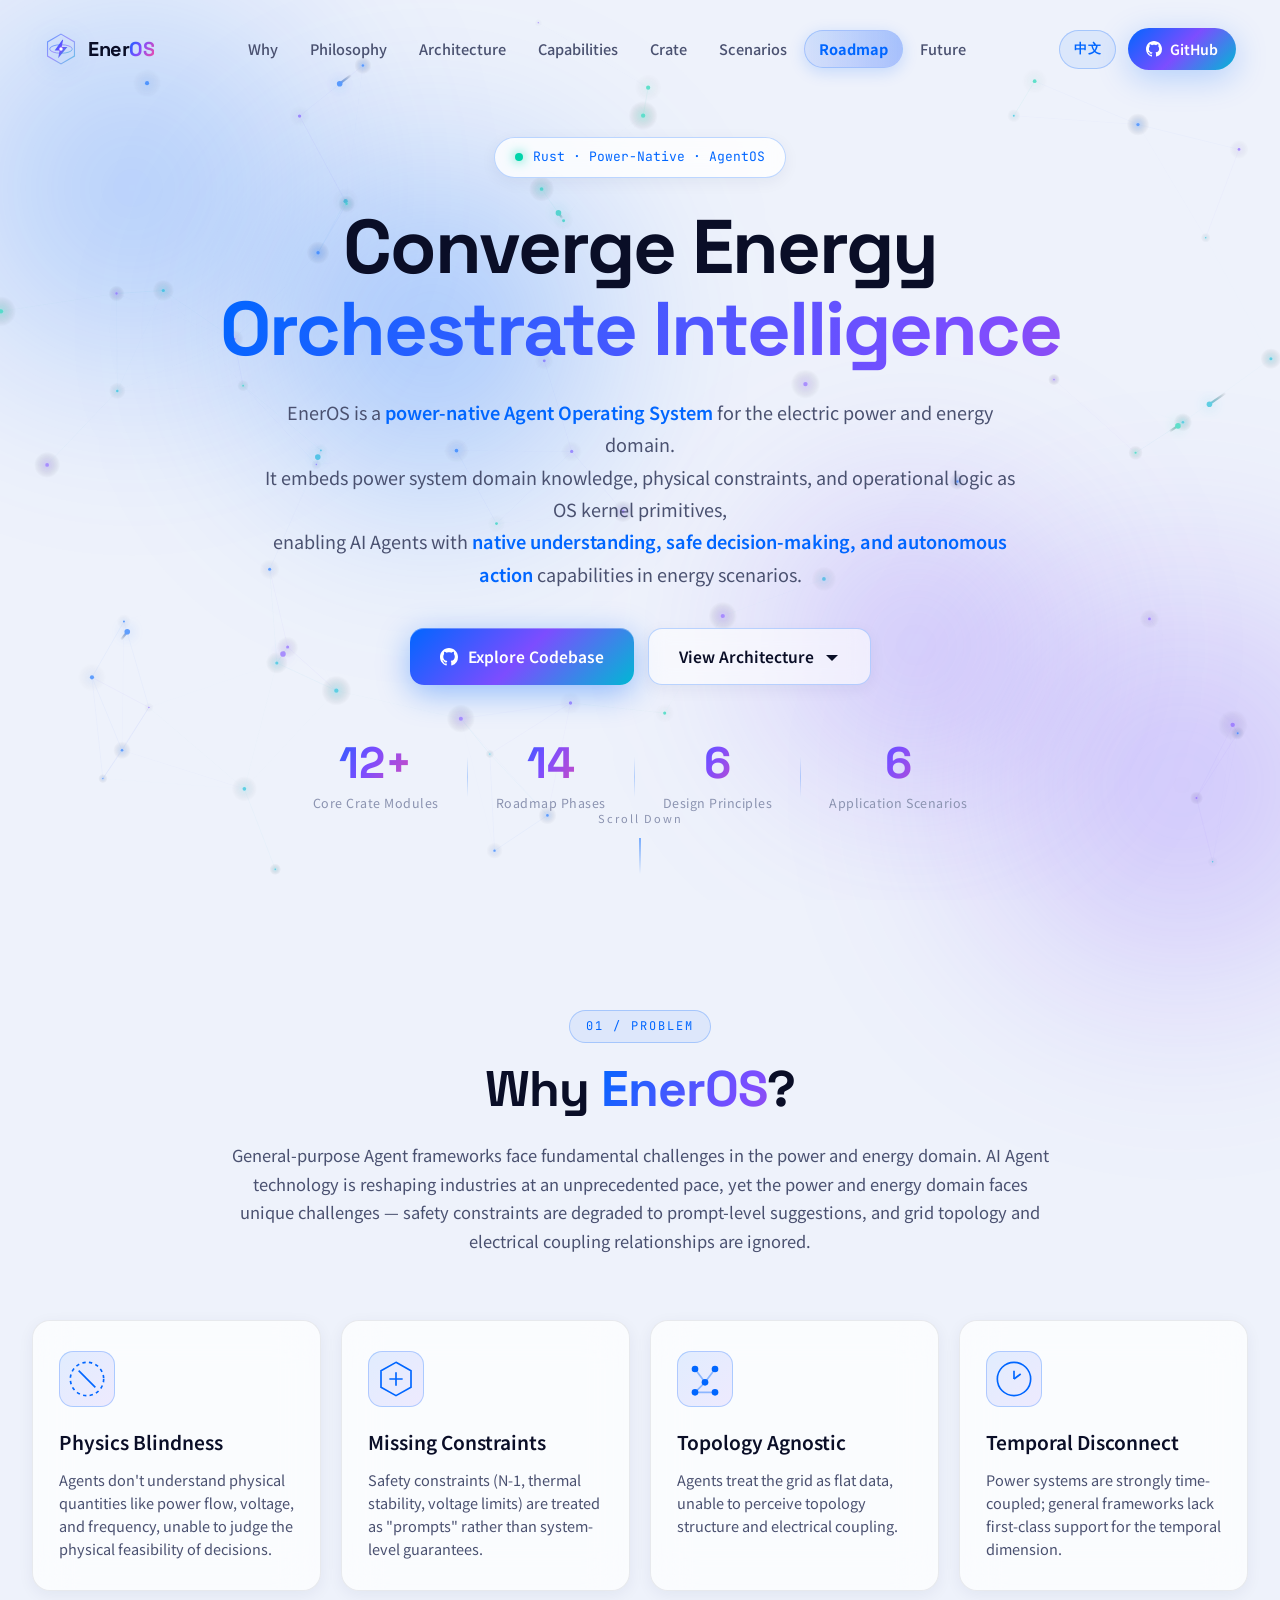
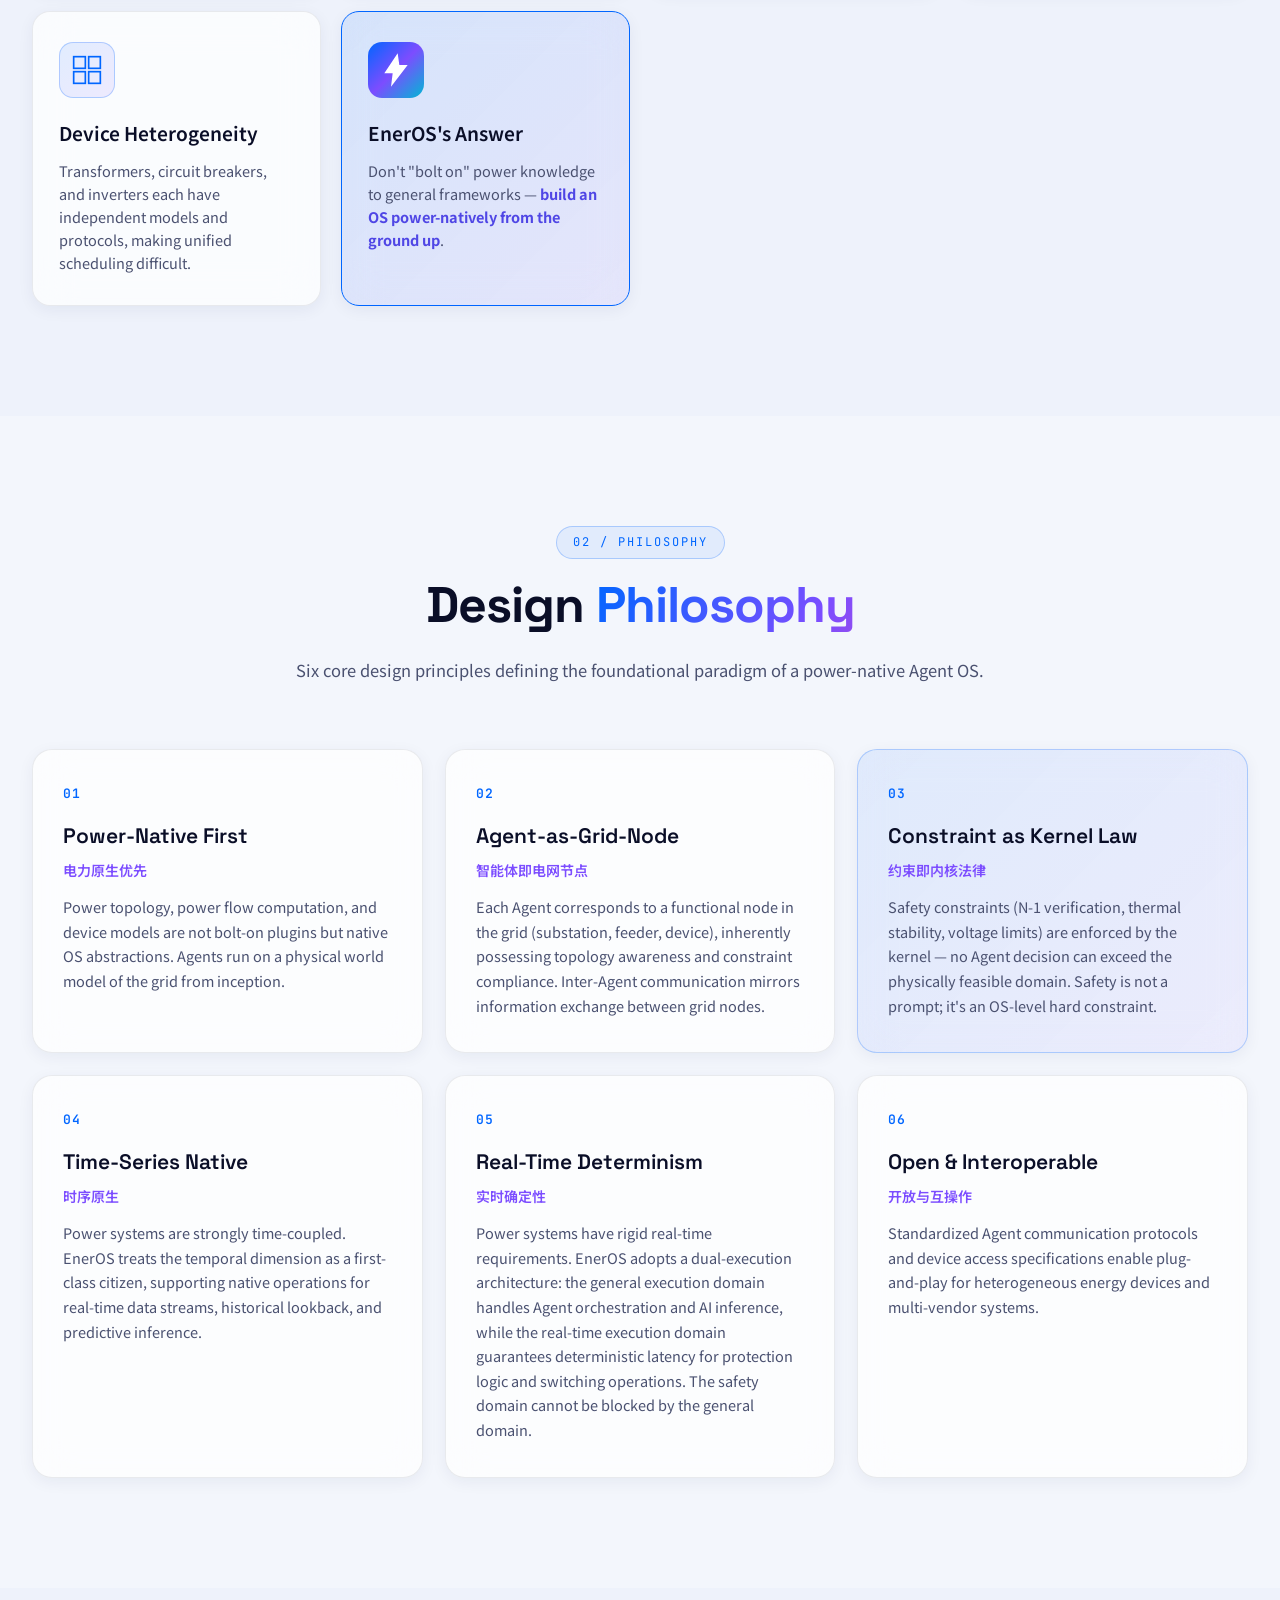
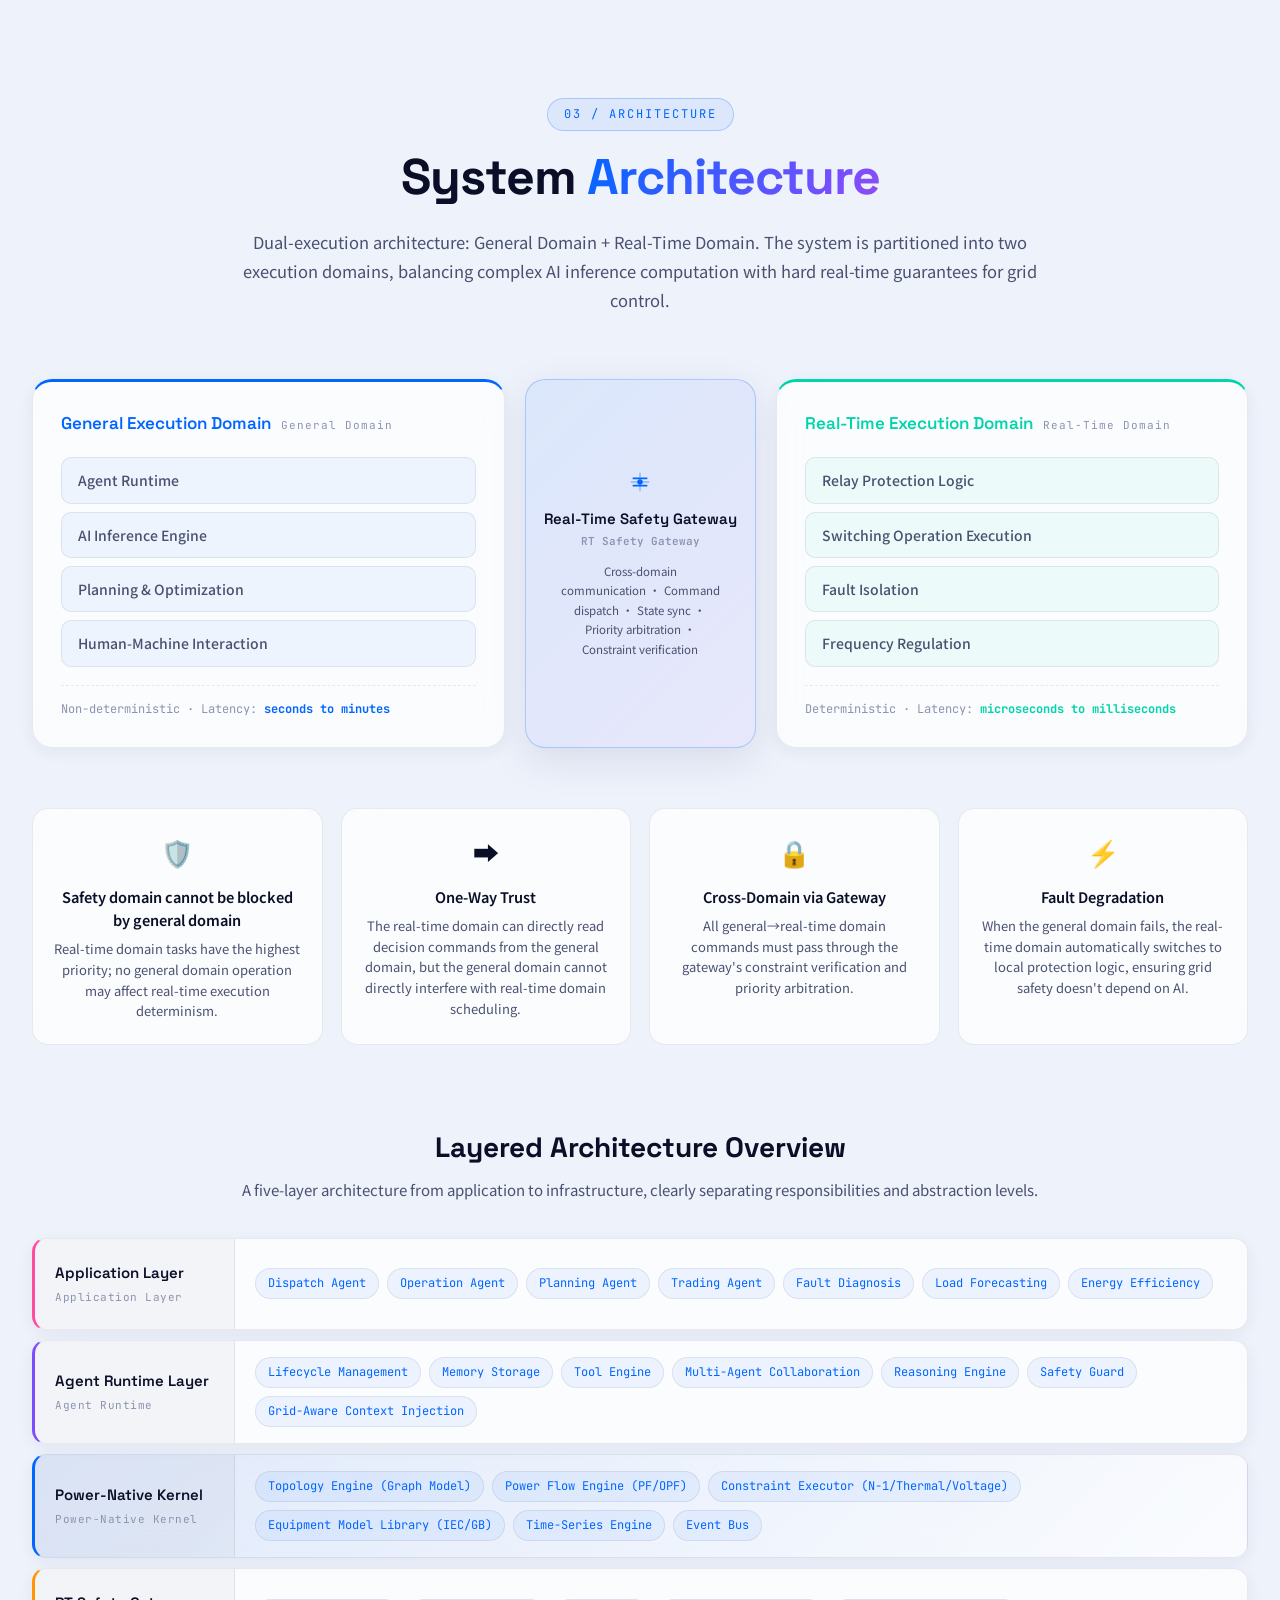
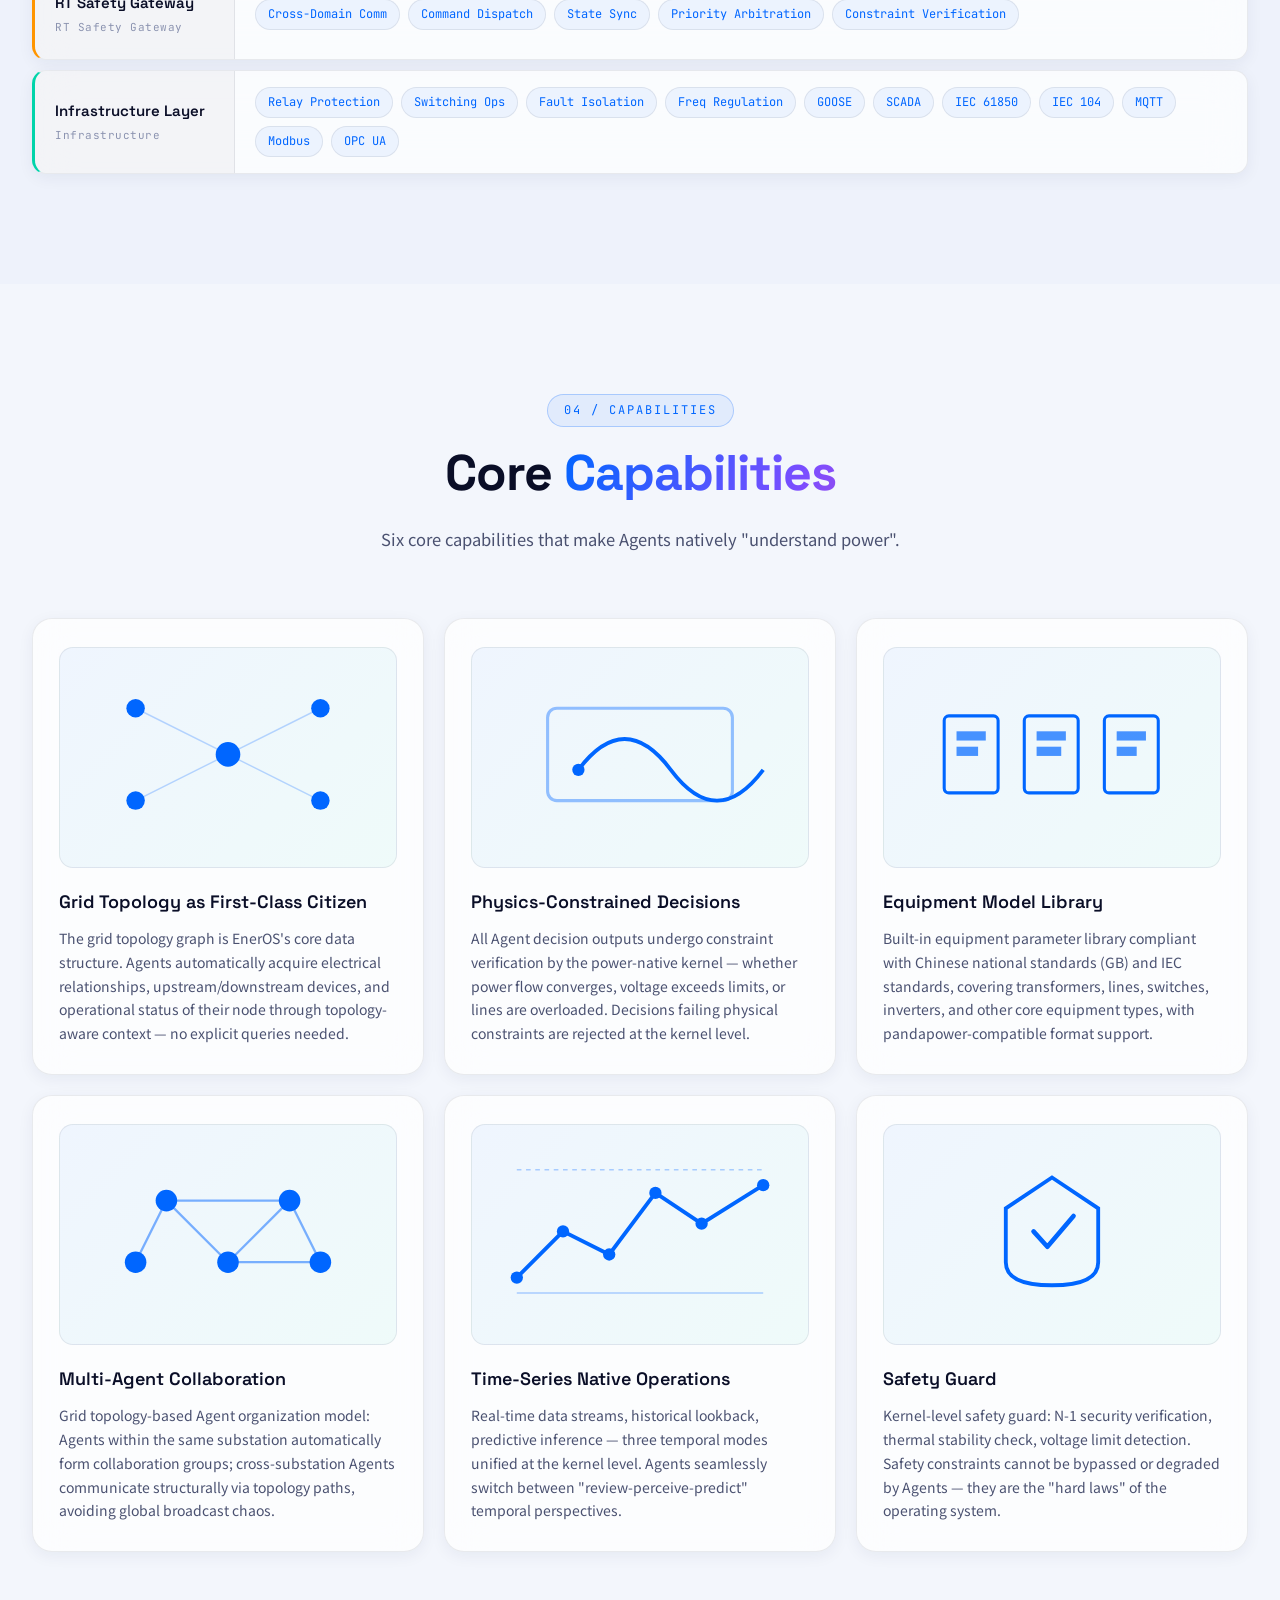
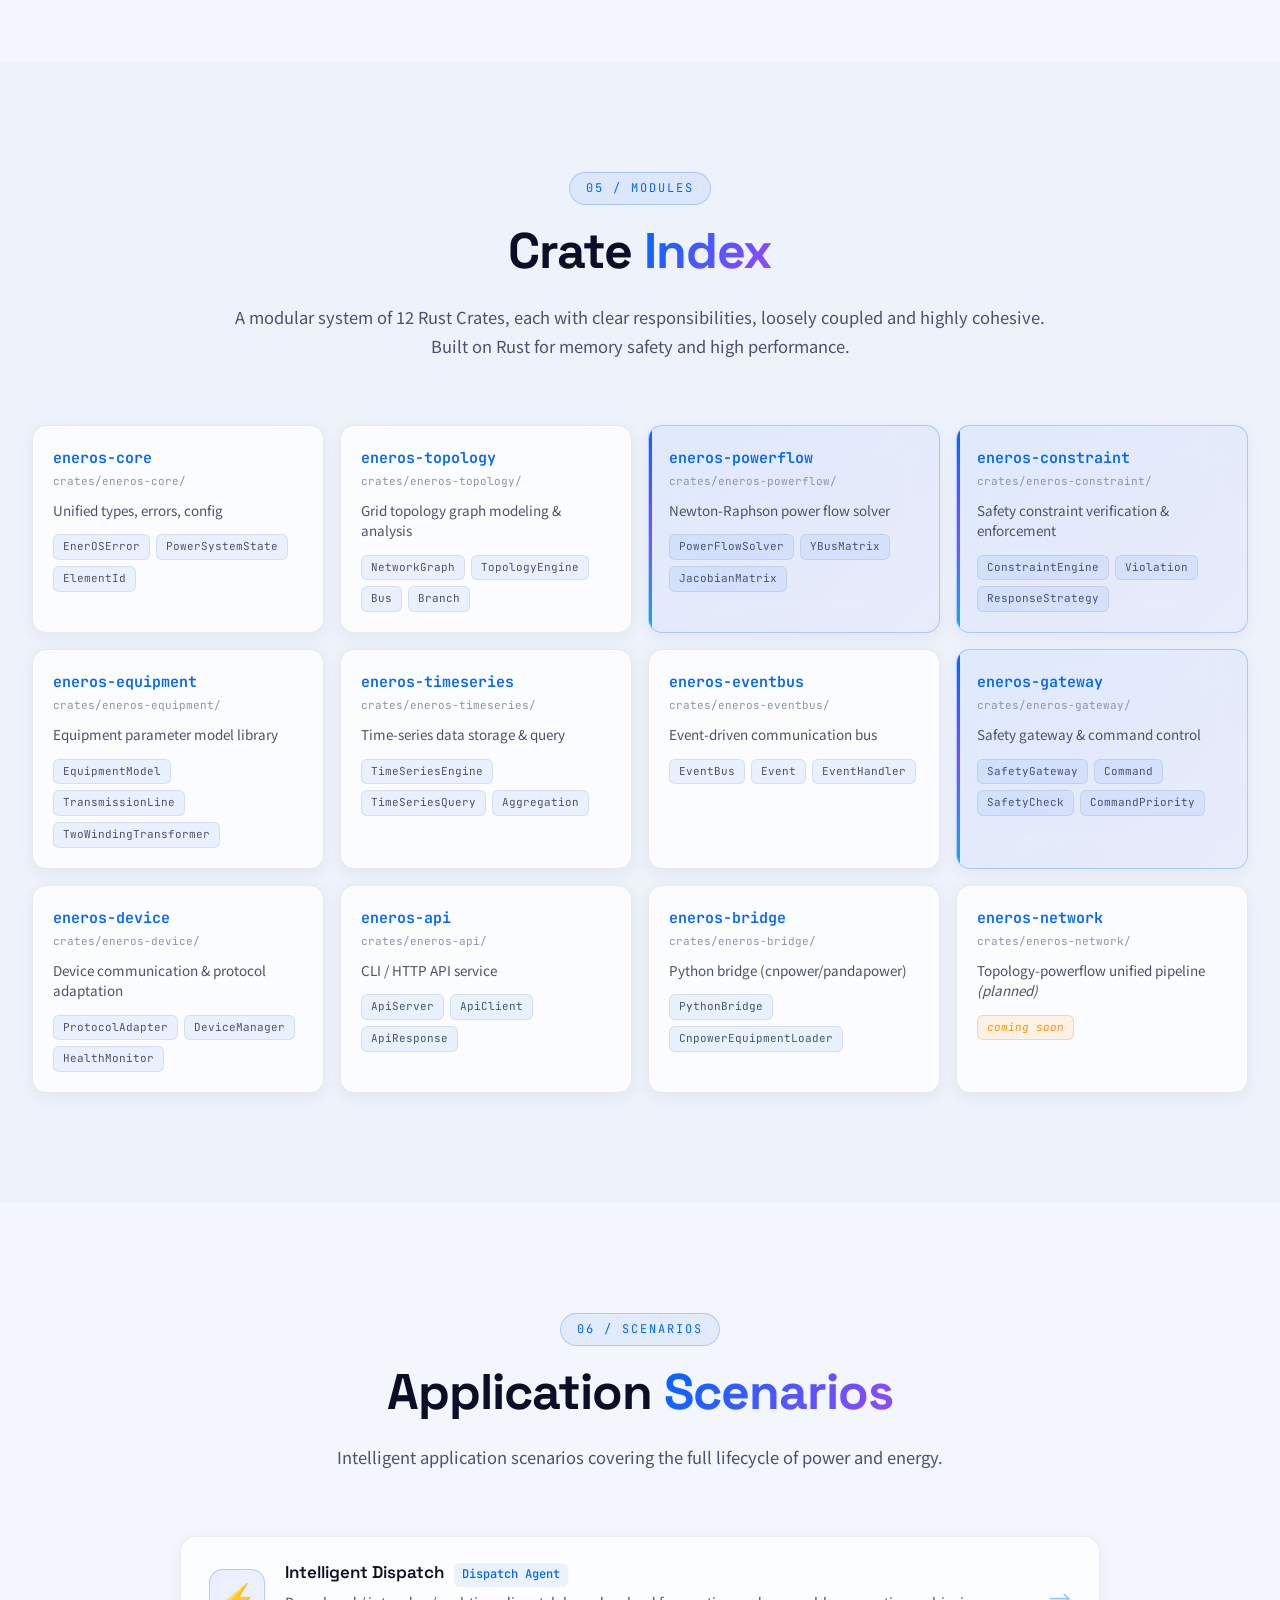
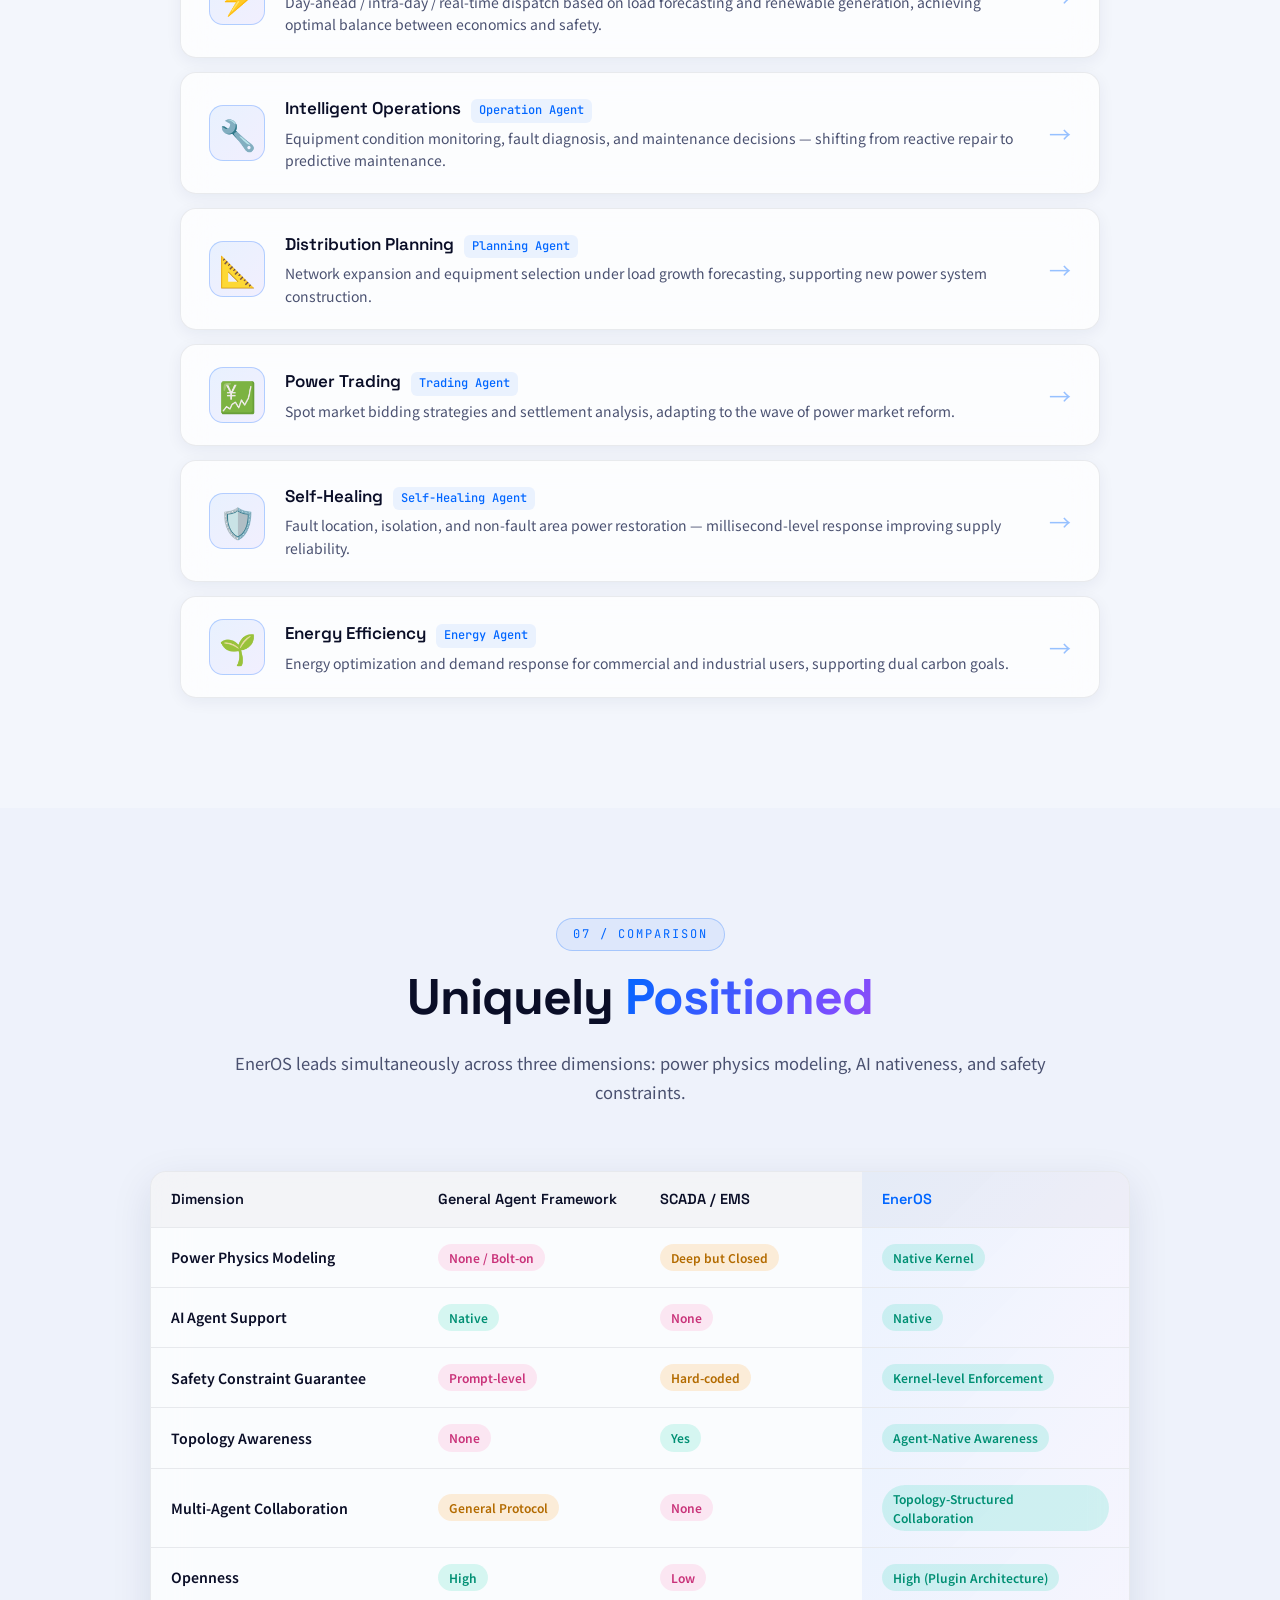
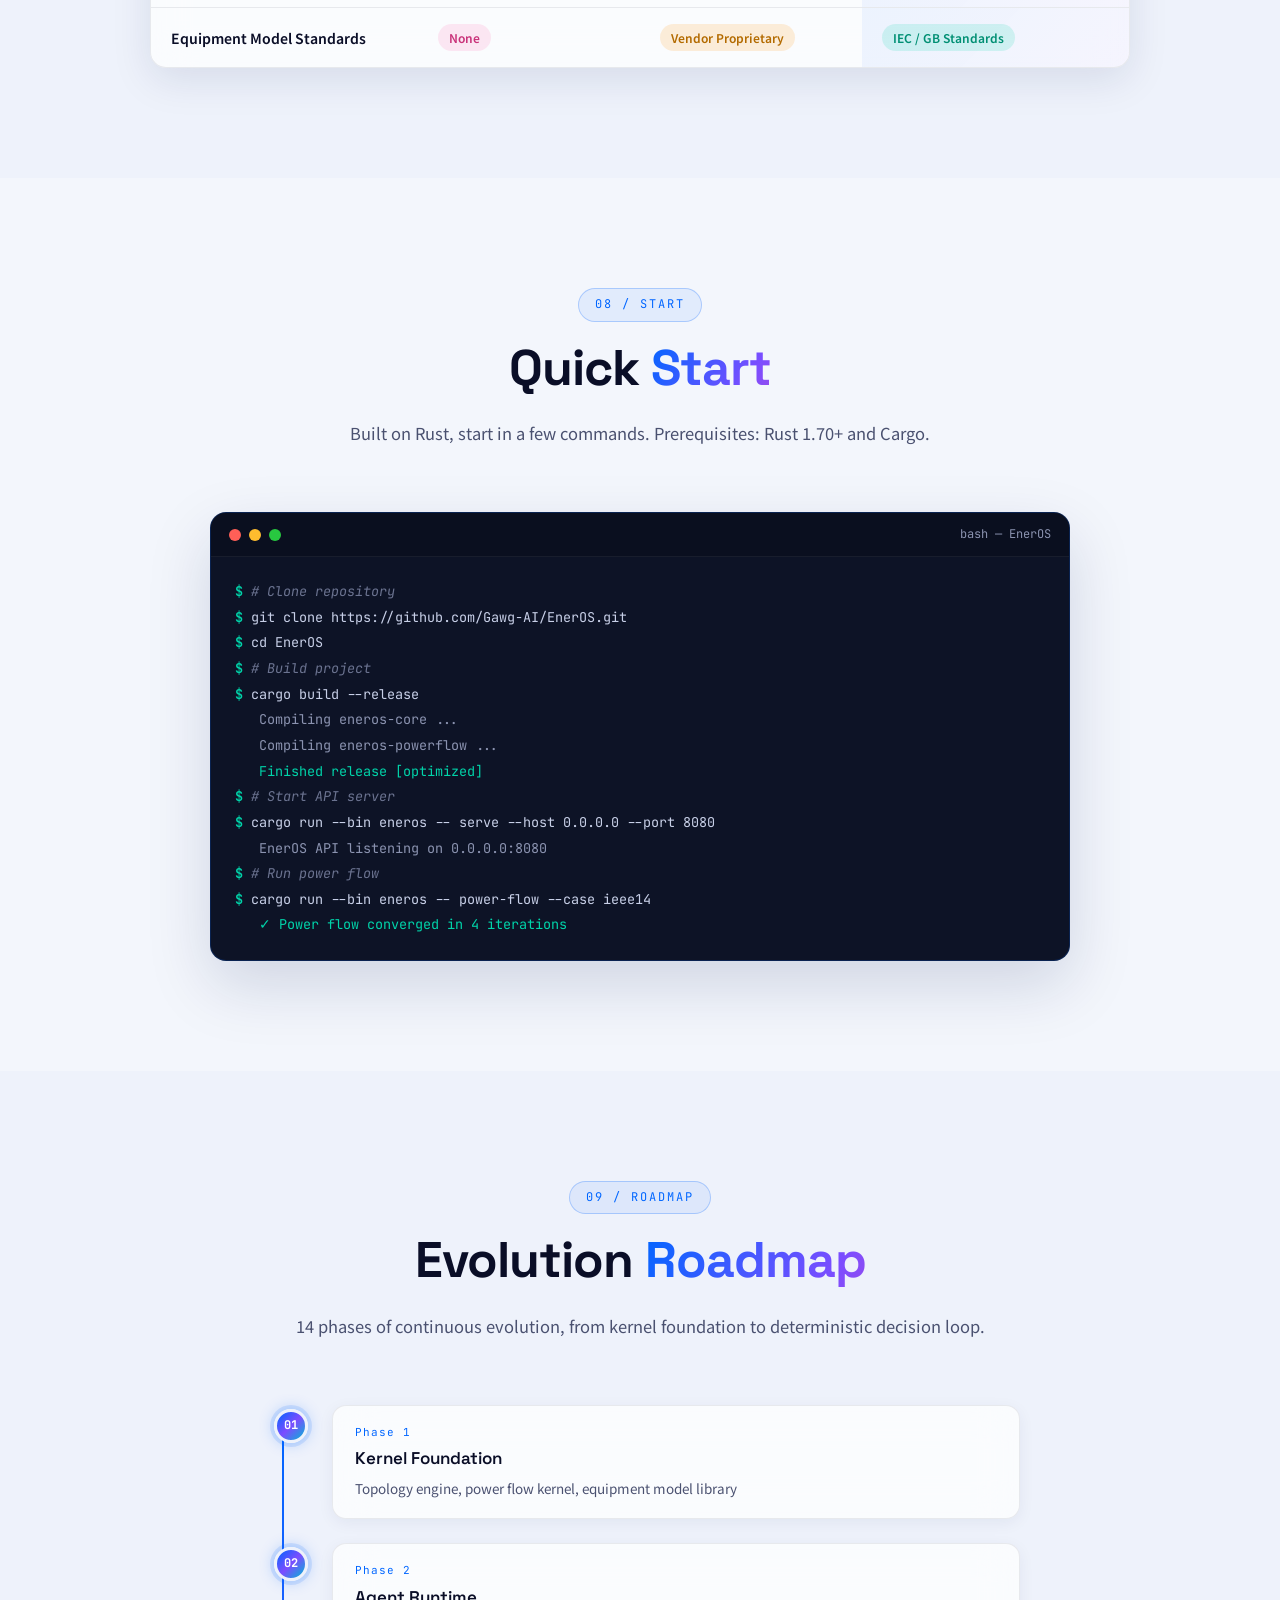
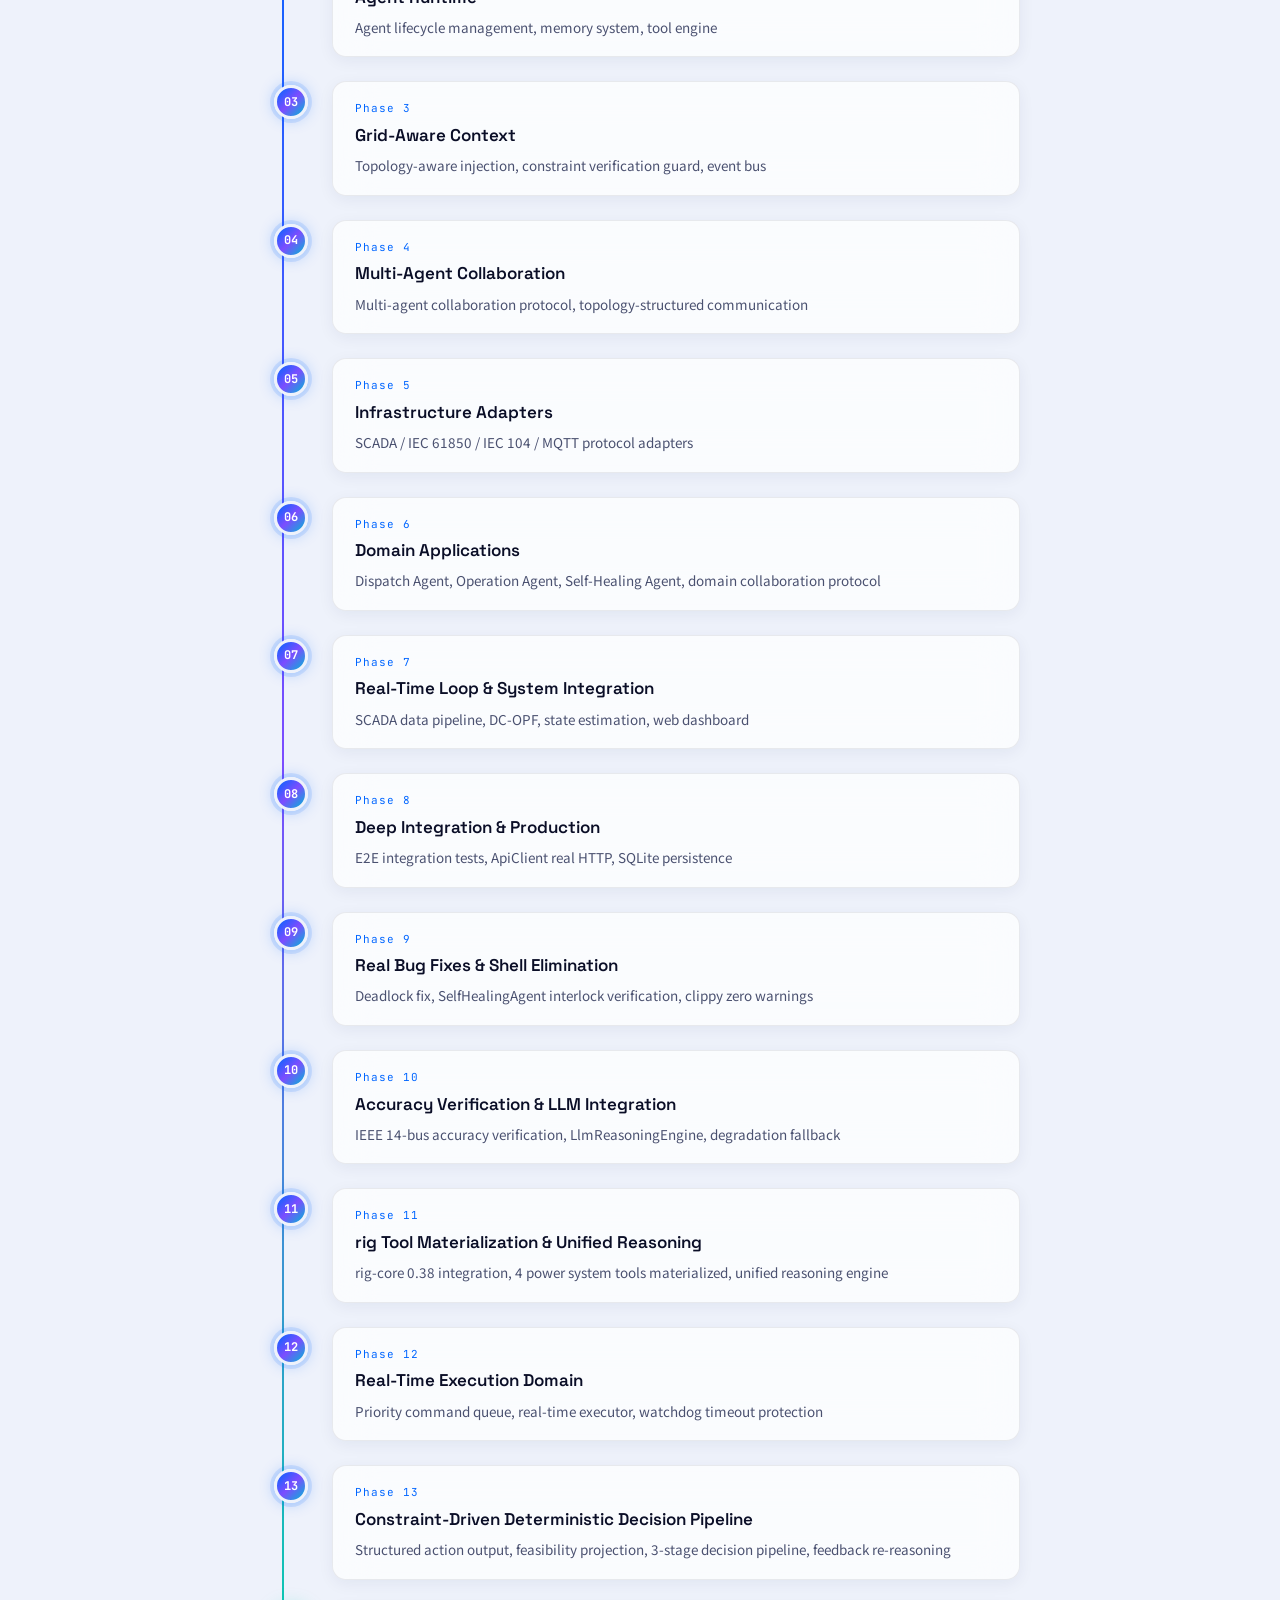
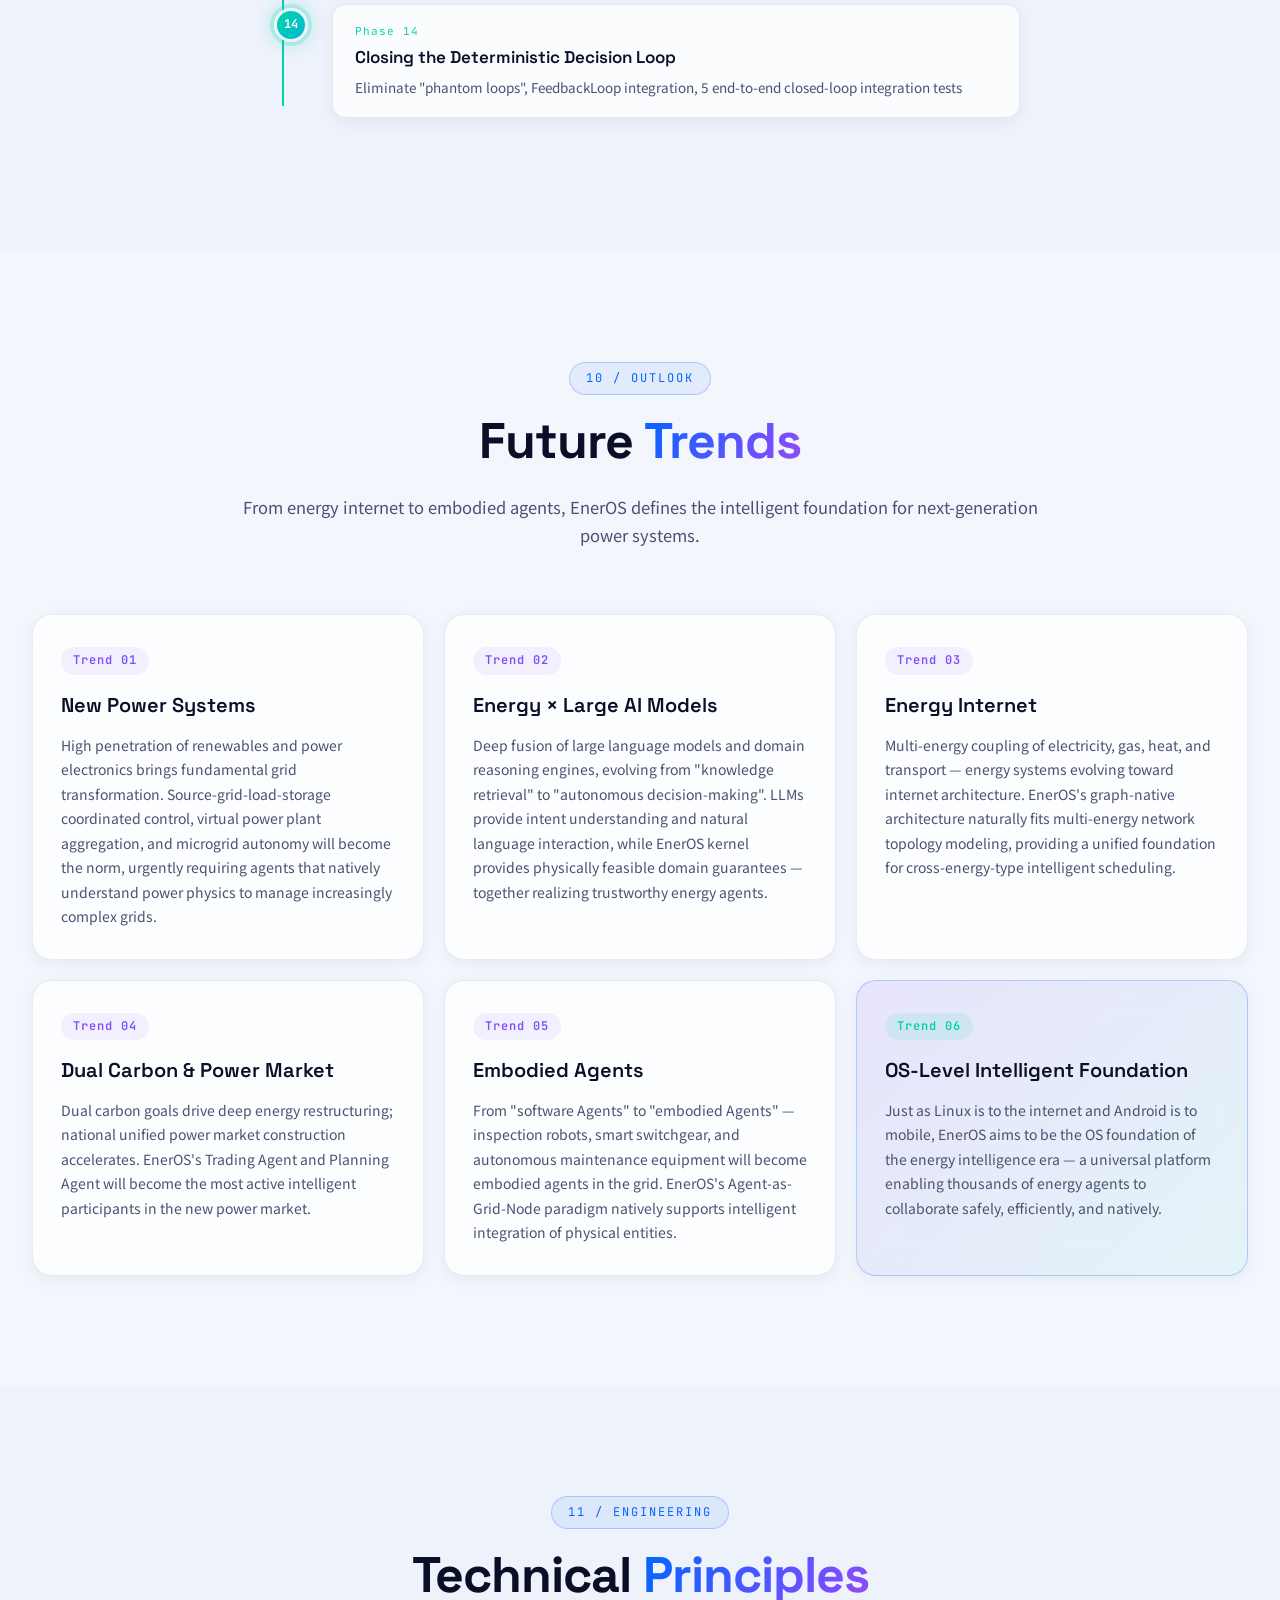
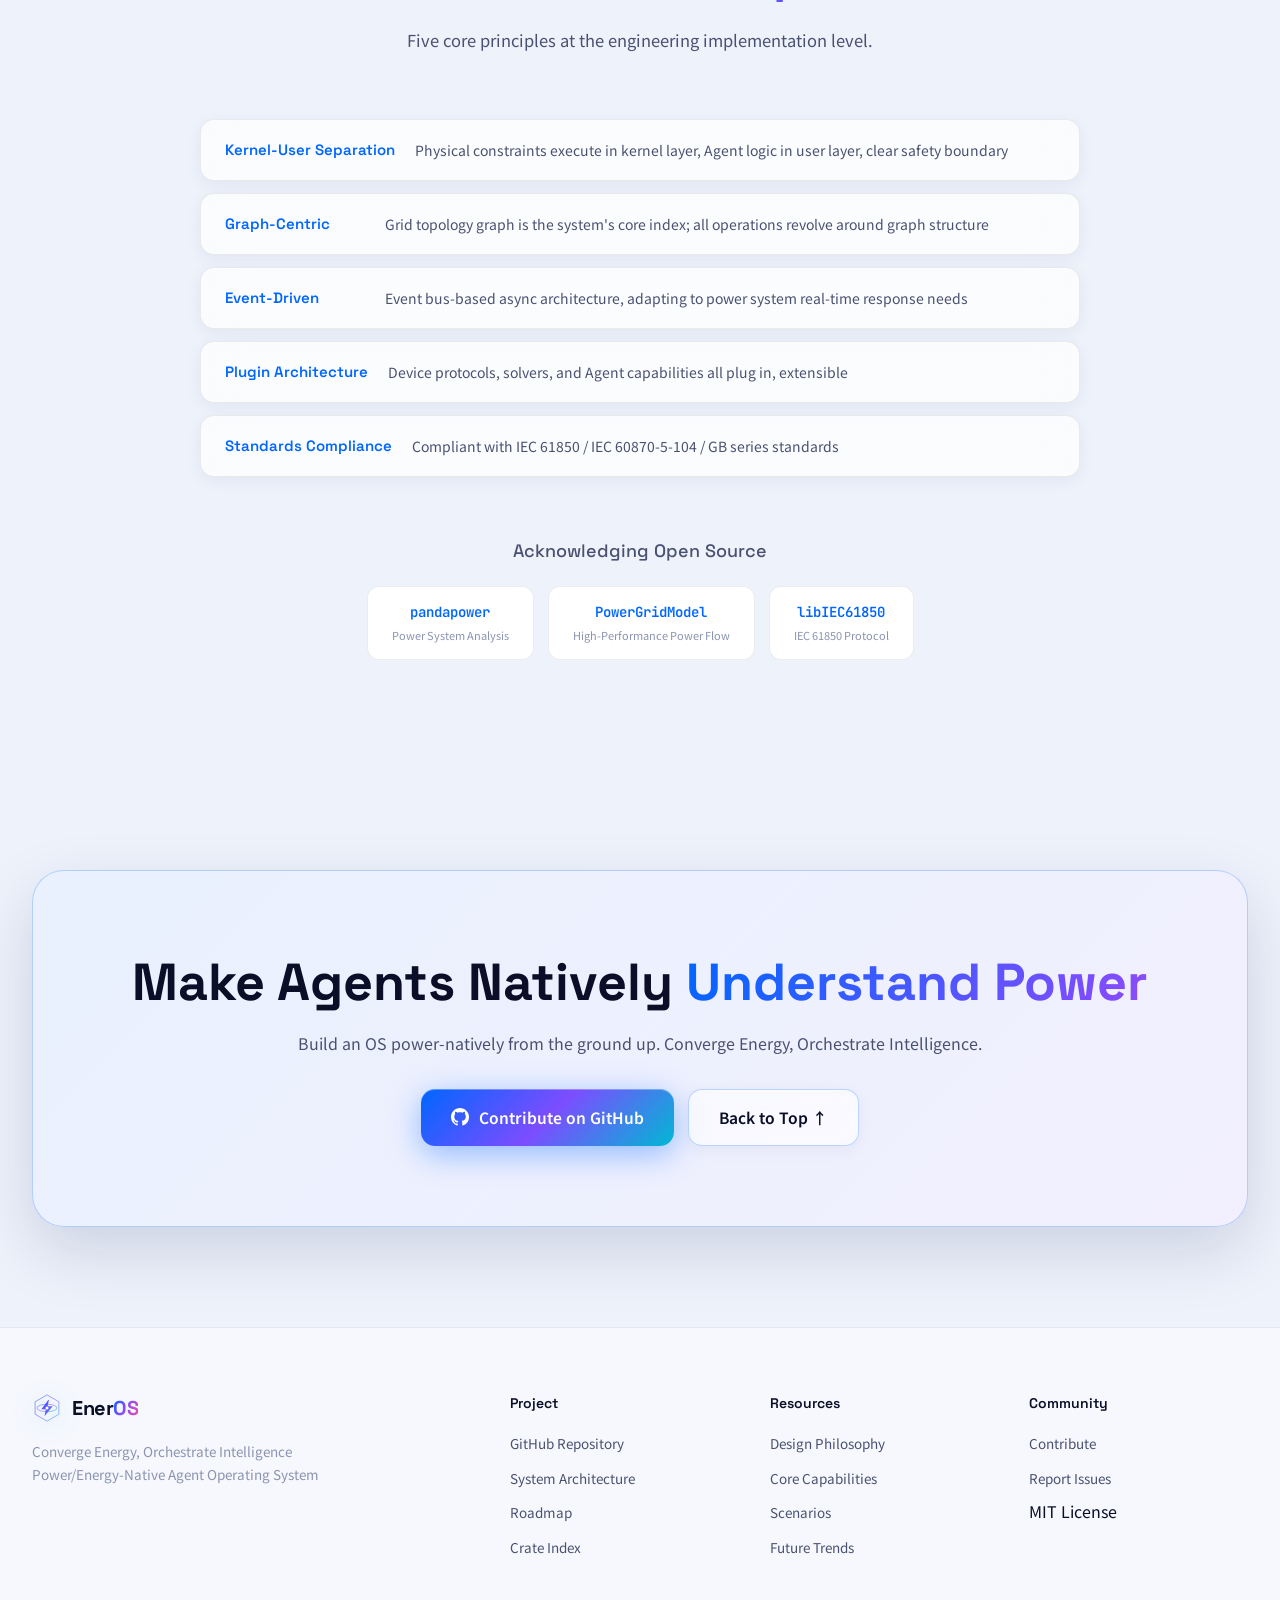
==== en/index.html @ 6c77ff1b "Add English version and language switcher" ====
<!DOCTYPE html>
<html lang="en">
<head>
<meta charset="UTF-8">
<meta name="viewport" content="width=device-width, initial-scale=1.0">
<title>EnerOS — Power-Native Agent Operating System for Energy</title>
<meta name="description" content="EnerOS is a power-native Agent Operating System (AgentOS) for the electric power and energy domain, embedding domain knowledge, physical constraints, and operational logic as OS kernel primitives.">
<link rel="preconnect" href="https://fonts.googleapis.com">
<link rel="preconnect" href="https://fonts.gstatic.com" crossorigin>
<link href="https://fonts.googleapis.com/css2?family=Space+Grotesk:wght@400;500;600;700&family=JetBrains+Mono:wght@400;500;600&family=Noto+Sans+SC:wght@300;400;500;700;900&display=swap" rel="stylesheet">
<link rel="stylesheet" href="../styles.css">
</head>
<body>

<!-- ============ Loader ============ -->
<div class="loader" id="loader">
  <div class="loader-core">
    <svg class="loader-svg" viewBox="0 0 100 100">
      <circle cx="50" cy="50" r="40" class="loader-ring"/>
      <circle cx="50" cy="50" r="40" class="loader-progress"/>
    </svg>
    <div class="loader-text">EnerOS</div>
  </div>
</div>

<!-- ============ Scroll Progress ============ -->
<div class="scroll-progress" id="scrollProgress"></div>

<!-- ============ Navigation ============ -->
<nav class="nav" id="nav">
  <div class="nav-inner">
    <a href="#hero" class="nav-logo" aria-label="EnerOS Home">
      <span class="logo-mark" aria-hidden="true">
        <svg class="logo-svg" viewBox="0 0 48 48" width="34" height="34">
          <defs>
            <linearGradient id="logoGradNav" x1="0" y1="0" x2="1" y2="1">
              <stop offset="0%" stop-color="#0066ff"/>
              <stop offset="50%" stop-color="#7c4dff"/>
              <stop offset="100%" stop-color="#00b8d4"/>
            </linearGradient>
          </defs>
          <polygon points="24,3 43,14 43,34 24,45 5,34 5,14" fill="none" stroke="url(#logoGradNav)" stroke-width="1.6" opacity="0.55"/>
          <g class="logo-orbit">
            <ellipse cx="24" cy="24" rx="16" ry="6" fill="none" stroke="url(#logoGradNav)" stroke-width="1.1" opacity="0.7"/>
          </g>
          <path class="logo-bolt" d="M26 11 L15 26 H22 L20 37 L33 21 H25 L27 11 Z" fill="url(#logoGradNav)"/>
          <circle class="logo-core" cx="24" cy="24" r="2.4" fill="#fff"/>
        </svg>
      </span>
      <span class="logo-text">Ener<span>OS</span></span>
    </a>
    <div class="nav-links-wrap">
      <span class="nav-indicator" id="navIndicator" aria-hidden="true"></span>
      <ul class="nav-links" id="navLinks">
        <li><a href="#why" data-spy>Why</a></li>
        <li><a href="#philosophy" data-spy>Philosophy</a></li>
        <li><a href="#architecture" data-spy>Architecture</a></li>
        <li><a href="#capabilities" data-spy>Capabilities</a></li>
        <li><a href="#crates" data-spy>Crate</a></li>
        <li><a href="#scenarios" data-spy>Scenarios</a></li>
        <li><a href="#roadmap" data-spy>Roadmap</a></li>
        <li><a href="#future" data-spy>Future</a></li>
      </ul>
    </div>
    <div class="nav-actions">
      <a href="../index.html" class="lang-switch">中文</a>
      <a href="https://github.com/Gawg-AI/EnerOS" target="_blank" rel="noopener" class="nav-cta">
        <svg viewBox="0 0 16 16" width="16" height="16" fill="currentColor"><path d="M8 0C3.58 0 0 3.58 0 8c0 3.54 2.29 6.53 5.47 7.59.4.07.55-.17.55-.38 0-.19-.01-.82-.01-1.49-2.01.37-2.53-.49-2.69-.94-.09-.23-.48-.94-.82-1.13-.28-.15-.68-.52-.01-.53.63-.01 1.08.58 1.23.82.72 1.21 1.87.87 2.33.66.07-.52.28-.87.51-1.07-1.78-.2-3.64-.89-3.64-3.95 0-.87.31-1.59.82-2.15-.08-.2-.36-1.02.08-2.12 0 0 .67-.21 2.2.82.64-.18 1.32-.27 2-.27.68 0 1.36.09 2 .27 1.53-1.04 2.2-.82 2.2-.82.44 1.1.16 1.92.08 2.12.51.56.82 1.27.82 2.15 0 3.07-1.87 3.75-3.65 3.95.29.25.54.73.54 1.48 0 1.07-.01 1.93-.01 2.2 0 .21.15.46.55.38A8.013 8.013 0 0016 8c0-4.42-3.58-8-8-8z"/></svg>
        <span>GitHub</span>
      </a>
      <button class="nav-toggle" id="navToggle" aria-label="Menu"><span></span><span></span><span></span></button>
    </div>
  </div>
</nav>

<!-- ============ HERO ============ -->
<header class="hero" id="hero">
  <canvas id="gridCanvas"></canvas>
  <div class="hero-glow hero-glow-1"></div>
  <div class="hero-glow hero-glow-2"></div>
  <div class="hero-content">
    <div class="hero-badge reveal">
      <span class="badge-dot"></span>
      <span>Rust · Power-Native · AgentOS</span>
    </div>
    <h1 class="hero-title reveal" style="--d:.1s">
      Converge Energy<br><span class="grad-text">Orchestrate Intelligence</span>
    </h1>
    <p class="hero-subtitle reveal" style="--d:.2s">
      EnerOS is a <span class="hl">power-native Agent Operating System</span> for the electric power and energy domain.<br>
      It embeds power system domain knowledge, physical constraints, and operational logic as OS kernel primitives,<br>
      enabling AI Agents with <span class="hl">native understanding, safe decision-making, and autonomous action</span> capabilities in energy scenarios.
    </p>
    <div class="hero-cta reveal" style="--d:.3s">
      <a href="https://github.com/Gawg-AI/EnerOS" target="_blank" rel="noopener" class="btn btn-primary">
        <svg viewBox="0 0 16 16" width="18" height="18" fill="currentColor"><path d="M8 0C3.58 0 0 3.58 0 8c0 3.54 2.29 6.53 5.47 7.59.4.07.55-.17.55-.38 0-.19-.01-.82-.01-1.49-2.01.37-2.53-.49-2.69-.94-.09-.23-.48-.94-.82-1.13-.28-.15-.68-.52-.01-.53.63-.01 1.08.58 1.23.82.72 1.21 1.87.87 2.33.66.07-.52.28-.87.51-1.07-1.78-.2-3.64-.89-3.64-3.95 0-.87.31-1.59.82-2.15-.08-.2-.36-1.02.08-2.12 0 0 .67-.21 2.2.82.64-.18 1.32-.27 2-.27.68 0 1.36.09 2 .27 1.53-1.04 2.2-.82 2.2-.82.44 1.1.16 1.92.08 2.12.51.56.82 1.27.82 2.15 0 3.07-1.87 3.75-3.65 3.95.29.25.54.73.54 1.48 0 1.07-.01 1.93-.01 2.2 0 .21.15.46.55.38A8.013 8.013 0 0016 8c0-4.42-3.58-8-8-8z"/></svg>
        Explore Codebase
      </a>
      <a href="#architecture" class="btn btn-ghost">
        View Architecture
        <svg viewBox="0 0 16 16" width="16" height="16" fill="currentColor"><path d="M8 12L2 6h12z"/></svg>
      </a>
    </div>

    <!-- Stats -->
    <div class="hero-stats reveal" style="--d:.4s">
      <div class="stat">
        <div class="stat-num" data-target="12" data-suffix="+">0</div>
        <div class="stat-label">Core Crate Modules</div>
      </div>
      <div class="stat-divider"></div>
      <div class="stat">
        <div class="stat-num" data-target="14" data-suffix="">0</div>
        <div class="stat-label">Roadmap Phases</div>
      </div>
      <div class="stat-divider"></div>
      <div class="stat">
        <div class="stat-num" data-target="6" data-suffix="">0</div>
        <div class="stat-label">Design Principles</div>
      </div>
      <div class="stat-divider"></div>
      <div class="stat">
        <div class="stat-num" data-target="6" data-suffix="">0</div>
        <div class="stat-label">Application Scenarios</div>
      </div>
    </div>
  </div>
  <div class="scroll-hint">
    <span>Scroll Down</span>
    <div class="scroll-line"></div>
  </div>
</header>

<!-- ============ Why EnerOS ============ -->
<section class="section" id="why">
  <div class="container">
    <div class="section-head reveal">
      <span class="section-tag">01 / Problem</span>
      <h2 class="section-title">Why <span class="grad-text">EnerOS</span>?</h2>
      <p class="section-desc">General-purpose Agent frameworks face fundamental challenges in the power and energy domain. AI Agent technology is reshaping industries at an unprecedented pace, yet the power and energy domain faces unique challenges — safety constraints are degraded to prompt-level suggestions, and grid topology and electrical coupling relationships are ignored.</p>
    </div>

    <div class="problem-grid">
      <div class="problem-card reveal" style="--d:.0s">
        <div class="problem-icon">
          <svg viewBox="0 0 48 48" width="40" height="40"><circle cx="24" cy="24" r="20" fill="none" stroke="currentColor" stroke-width="2" stroke-dasharray="4 4"/><line x1="14" y1="14" x2="34" y2="34" stroke="currentColor" stroke-width="2"/></svg>
        </div>
        <h3>Physics Blindness</h3>
        <p>Agents don't understand physical quantities like power flow, voltage, and frequency, unable to judge the physical feasibility of decisions.</p>
      </div>
      <div class="problem-card reveal" style="--d:.08s">
        <div class="problem-icon">
          <svg viewBox="0 0 48 48" width="40" height="40"><path d="M24 4 L42 14 V34 L24 44 L6 34 V14 Z" fill="none" stroke="currentColor" stroke-width="2"/><path d="M24 16 L24 32 M16 24 H32" stroke="currentColor" stroke-width="2"/></svg>
        </div>
        <h3>Missing Constraints</h3>
        <p>Safety constraints (N-1, thermal stability, voltage limits) are treated as "prompts" rather than system-level guarantees.</p>
      </div>
      <div class="problem-card reveal" style="--d:.16s">
        <div class="problem-icon">
          <svg viewBox="0 0 48 48" width="40" height="40"><circle cx="12" cy="12" r="4" fill="currentColor"/><circle cx="36" cy="12" r="4" fill="currentColor"/><circle cx="24" cy="28" r="4" fill="currentColor"/><circle cx="12" cy="40" r="4" fill="currentColor"/><circle cx="36" cy="40" r="4" fill="currentColor"/><path d="M12 12 L24 28 L36 12 M24 28 L12 40 L36 40" fill="none" stroke="currentColor" stroke-width="2" opacity=".4"/></svg>
        </div>
        <h3>Topology Agnostic</h3>
        <p>Agents treat the grid as flat data, unable to perceive topology structure and electrical coupling.</p>
      </div>
      <div class="problem-card reveal" style="--d:.24s">
        <div class="problem-icon">
          <svg viewBox="0 0 48 48" width="40" height="40"><circle cx="24" cy="24" r="20" fill="none" stroke="currentColor" stroke-width="2"/><line x1="24" y1="14" x2="24" y2="24" stroke="currentColor" stroke-width="2"/><line x1="24" y1="24" x2="32" y2="18" stroke="currentColor" stroke-width="2"/></svg>
        </div>
        <h3>Temporal Disconnect</h3>
        <p>Power systems are strongly time-coupled; general frameworks lack first-class support for the temporal dimension.</p>
      </div>
      <div class="problem-card reveal" style="--d:.32s">
        <div class="problem-icon">
          <svg viewBox="0 0 48 48" width="40" height="40"><rect x="8" y="8" width="14" height="14" fill="none" stroke="currentColor" stroke-width="2"/><rect x="26" y="8" width="14" height="14" fill="none" stroke="currentColor" stroke-width="2"/><rect x="8" y="26" width="14" height="14" fill="none" stroke="currentColor" stroke-width="2"/><rect x="26" y="26" width="14" height="14" fill="none" stroke="currentColor" stroke-width="2"/></svg>
        </div>
        <h3>Device Heterogeneity</h3>
        <p>Transformers, circuit breakers, and inverters each have independent models and protocols, making unified scheduling difficult.</p>
      </div>
      <div class="problem-card problem-card-answer reveal" style="--d:.4s">
        <div class="problem-icon problem-icon-answer">
          <svg viewBox="0 0 48 48" width="40" height="40"><path d="M26 4 L10 28 H20 L18 44 L38 18 H28 Z" fill="currentColor"/></svg>
        </div>
        <h3>EnerOS's Answer</h3>
        <p>Don't "bolt on" power knowledge to general frameworks — <span class="hl-dark">build an OS power-natively from the ground up</span>.</p>
      </div>
    </div>
  </div>
</section>

<!-- ============ Design Philosophy ============ -->
<section class="section section-alt" id="philosophy">
  <div class="container">
    <div class="section-head reveal">
      <span class="section-tag">02 / Philosophy</span>
      <h2 class="section-title">Design <span class="grad-text">Philosophy</span></h2>
      <p class="section-desc">Six core design principles defining the foundational paradigm of a power-native Agent OS.</p>
    </div>

    <div class="philosophy-grid">
      <div class="philo-card reveal" style="--d:0s">
        <div class="philo-num">01</div>
        <h3>Power-Native First</h3>
        <div class="philo-zh">电力原生优先</div>
        <p>Power topology, power flow computation, and device models are not bolt-on plugins but native OS abstractions. Agents run on a physical world model of the grid from inception.</p>
      </div>
      <div class="philo-card reveal" style="--d:.06s">
        <div class="philo-num">02</div>
        <h3>Agent-as-Grid-Node</h3>
        <div class="philo-zh">智能体即电网节点</div>
        <p>Each Agent corresponds to a functional node in the grid (substation, feeder, device), inherently possessing topology awareness and constraint compliance. Inter-Agent communication mirrors information exchange between grid nodes.</p>
      </div>
      <div class="philo-card philo-card-accent reveal" style="--d:.12s">
        <div class="philo-num">03</div>
        <h3>Constraint as Kernel Law</h3>
        <div class="philo-zh">约束即内核法律</div>
        <p>Safety constraints (N-1 verification, thermal stability, voltage limits) are enforced by the kernel — no Agent decision can exceed the physically feasible domain. Safety is not a prompt; it's an OS-level hard constraint.</p>
      </div>
      <div class="philo-card reveal" style="--d:.18s">
        <div class="philo-num">04</div>
        <h3>Time-Series Native</h3>
        <div class="philo-zh">时序原生</div>
        <p>Power systems are strongly time-coupled. EnerOS treats the temporal dimension as a first-class citizen, supporting native operations for real-time data streams, historical lookback, and predictive inference.</p>
      </div>
      <div class="philo-card reveal" style="--d:.24s">
        <div class="philo-num">05</div>
        <h3>Real-Time Determinism</h3>
        <div class="philo-zh">实时确定性</div>
        <p>Power systems have rigid real-time requirements. EnerOS adopts a dual-execution architecture: the general execution domain handles Agent orchestration and AI inference, while the real-time execution domain guarantees deterministic latency for protection logic and switching operations. The safety domain cannot be blocked by the general domain.</p>
      </div>
      <div class="philo-card reveal" style="--d:.3s">
        <div class="philo-num">06</div>
        <h3>Open &amp; Interoperable</h3>
        <div class="philo-zh">开放与互操作</div>
        <p>Standardized Agent communication protocols and device access specifications enable plug-and-play for heterogeneous energy devices and multi-vendor systems.</p>
      </div>
    </div>
  </div>
</section>

<!-- ============ System Architecture ============ -->
<section class="section" id="architecture">
  <div class="container">
    <div class="section-head reveal">
      <span class="section-tag">03 / Architecture</span>
      <h2 class="section-title">System <span class="grad-text">Architecture</span></h2>
      <p class="section-desc">Dual-execution architecture: General Domain + Real-Time Domain. The system is partitioned into two execution domains, balancing complex AI inference computation with hard real-time guarantees for grid control.</p>
    </div>

    <!-- Dual-Execution Architecture Visualization -->
    <div class="arch-dual reveal">
      <div class="arch-domain arch-domain-general">
        <div class="arch-domain-head">
          <span class="arch-domain-tag">General Execution Domain</span>
          <span class="arch-domain-en">General Domain</span>
        </div>
        <div class="arch-domain-body">
          <div class="arch-task">Agent Runtime</div>
          <div class="arch-task">AI Inference Engine</div>
          <div class="arch-task">Planning & Optimization</div>
          <div class="arch-task">Human-Machine Interaction</div>
        </div>
        <div class="arch-domain-latency">Non-deterministic · Latency: <strong>seconds to minutes</strong></div>
      </div>

      <div class="arch-gateway">
        <svg viewBox="0 0 24 24" width="22" height="28" fill="none" stroke="currentColor" stroke-width="2">
          <path d="M12 2 L12 22 M2 12 H22" opacity=".3"/>
          <path d="M4 8 L20 8 M4 16 L20 16"/>
          <circle cx="12" cy="12" r="3" fill="currentColor" stroke="none"/>
        </svg>
        <div class="arch-gateway-label">Real-Time Safety Gateway<br><span>RT Safety Gateway</span></div>
        <div class="arch-gateway-sub">Cross-domain communication · Command dispatch · State sync · Priority arbitration · Constraint verification</div>
      </div>

      <div class="arch-domain arch-domain-realtime">
        <div class="arch-domain-head">
          <span class="arch-domain-tag arch-domain-tag-rt">Real-Time Execution Domain</span>
          <span class="arch-domain-en">Real-Time Domain</span>
        </div>
        <div class="arch-domain-body">
          <div class="arch-task">Relay Protection Logic</div>
          <div class="arch-task">Switching Operation Execution</div>
          <div class="arch-task">Fault Isolation</div>
          <div class="arch-task">Frequency Regulation</div>
        </div>
        <div class="arch-domain-latency">Deterministic · Latency: <strong>microseconds to milliseconds</strong></div>
      </div>
    </div>

    <!-- Core Design Principles -->
    <div class="arch-principles">
      <div class="principle reveal" style="--d:0s">
        <div class="principle-icon">🛡️</div>
        <h4>Safety domain cannot be blocked by general domain</h4>
        <p>Real-time domain tasks have the highest priority; no general domain operation may affect real-time execution determinism.</p>
      </div>
      <div class="principle reveal" style="--d:.08s">
        <div class="principle-icon">➡️</div>
        <h4>One-Way Trust</h4>
        <p>The real-time domain can directly read decision commands from the general domain, but the general domain cannot directly interfere with real-time domain scheduling.</p>
      </div>
      <div class="principle reveal" style="--d:.16s">
        <div class="principle-icon">🔒</div>
        <h4>Cross-Domain via Gateway</h4>
        <p>All general→real-time domain commands must pass through the gateway's constraint verification and priority arbitration.</p>
      </div>
      <div class="principle reveal" style="--d:.24s">
        <div class="principle-icon">⚡</div>
        <h4>Fault Degradation</h4>
        <p>When the general domain fails, the real-time domain automatically switches to local protection logic, ensuring grid safety doesn't depend on AI.</p>
      </div>
    </div>

    <!-- Layered Architecture Overview -->
    <div class="section-sub-head reveal">
      <h3>Layered Architecture Overview</h3>
      <p>A five-layer architecture from application to infrastructure, clearly separating responsibilities and abstraction levels.</p>
    </div>

    <div class="layer-stack reveal">
      <div class="layer layer-app">
        <div class="layer-label">
          <span class="layer-name">Application Layer</span>
          <span class="layer-en">Application Layer</span>
        </div>
        <div class="layer-items">
          <span class="layer-item">Dispatch Agent</span>
          <span class="layer-item">Operation Agent</span>
          <span class="layer-item">Planning Agent</span>
          <span class="layer-item">Trading Agent</span>
          <span class="layer-item">Fault Diagnosis</span>
          <span class="layer-item">Load Forecasting</span>
          <span class="layer-item">Energy Efficiency</span>
        </div>
      </div>
      <div class="layer layer-runtime">
        <div class="layer-label">
          <span class="layer-name">Agent Runtime Layer</span>
          <span class="layer-en">Agent Runtime</span>
        </div>
        <div class="layer-items">
          <span class="layer-item">Lifecycle Management</span>
          <span class="layer-item">Memory Storage</span>
          <span class="layer-item">Tool Engine</span>
          <span class="layer-item">Multi-Agent Collaboration</span>
          <span class="layer-item">Reasoning Engine</span>
          <span class="layer-item">Safety Guard</span>
          <span class="layer-item">Grid-Aware Context Injection</span>
        </div>
      </div>
      <div class="layer layer-kernel">
        <div class="layer-label">
          <span class="layer-name">Power-Native Kernel</span>
          <span class="layer-en">Power-Native Kernel</span>
        </div>
        <div class="layer-items">
          <span class="layer-item">Topology Engine (Graph Model)</span>
          <span class="layer-item">Power Flow Engine (PF/OPF)</span>
          <span class="layer-item">Constraint Executor (N-1/Thermal/Voltage)</span>
          <span class="layer-item">Equipment Model Library (IEC/GB)</span>
          <span class="layer-item">Time-Series Engine</span>
          <span class="layer-item">Event Bus</span>
        </div>
      </div>
      <div class="layer layer-gateway">
        <div class="layer-label">
          <span class="layer-name">RT Safety Gateway</span>
          <span class="layer-en">RT Safety Gateway</span>
        </div>
        <div class="layer-items">
          <span class="layer-item">Cross-Domain Comm</span>
          <span class="layer-item">Command Dispatch</span>
          <span class="layer-item">State Sync</span>
          <span class="layer-item">Priority Arbitration</span>
          <span class="layer-item">Constraint Verification</span>
        </div>
      </div>
      <div class="layer layer-infra">
        <div class="layer-label">
          <span class="layer-name">Infrastructure Layer</span>
          <span class="layer-en">Infrastructure</span>
        </div>
        <div class="layer-items">
          <span class="layer-item">Relay Protection</span>
          <span class="layer-item">Switching Ops</span>
          <span class="layer-item">Fault Isolation</span>
          <span class="layer-item">Freq Regulation</span>
          <span class="layer-item">GOOSE</span>
          <span class="layer-item">SCADA</span>
          <span class="layer-item">IEC 61850</span>
          <span class="layer-item">IEC 104</span>
          <span class="layer-item">MQTT</span>
          <span class="layer-item">Modbus</span>
          <span class="layer-item">OPC UA</span>
        </div>
      </div>
    </div>
  </div>
</section>

<!-- ============ Core Capabilities ============ -->
<section class="section section-alt" id="capabilities">
  <div class="container">
    <div class="section-head reveal">
      <span class="section-tag">04 / Capabilities</span>
      <h2 class="section-title">Core <span class="grad-text">Capabilities</span></h2>
      <p class="section-desc">Six core capabilities that make Agents natively "understand power".</p>
    </div>

    <div class="cap-grid">
      <div class="cap-card reveal" style="--d:0s">
        <div class="cap-visual">
          <svg viewBox="0 0 200 120" width="100%">
            <g class="grid-lines" stroke="currentColor" stroke-width="1" fill="none" opacity=".25">
              <line x1="40" y1="30" x2="100" y2="60"/><line x1="40" y1="90" x2="100" y2="60"/>
              <line x1="100" y1="60" x2="160" y2="30"/><line x1="100" y1="60" x2="160" y2="90"/>
            </g>
            <g class="grid-nodes" fill="currentColor">
              <circle cx="40" cy="30" r="6"/><circle cx="40" cy="90" r="6"/>
              <circle cx="100" cy="60" r="8"/><circle cx="160" cy="30" r="6"/><circle cx="160" cy="90" r="6"/>
            </g>
          </svg>
        </div>
        <h3>Grid Topology as First-Class Citizen</h3>
        <p>The grid topology graph is EnerOS's core data structure. Agents automatically acquire electrical relationships, upstream/downstream devices, and operational status of their node through topology-aware context — no explicit queries needed.</p>
      </div>
      <div class="cap-card reveal" style="--d:.08s">
        <div class="cap-visual">
          <svg viewBox="0 0 200 120" width="100%">
            <rect x="40" y="30" width="120" height="60" rx="6" fill="none" stroke="currentColor" stroke-width="2" opacity=".4"/>
            <path d="M60 70 Q90 30 120 70 T180 70" fill="none" stroke="currentColor" stroke-width="2.5"/>
            <circle cx="60" cy="70" r="4" fill="currentColor"/>
          </svg>
        </div>
        <h3>Physics-Constrained Decisions</h3>
        <p>All Agent decision outputs undergo constraint verification by the power-native kernel — whether power flow converges, voltage exceeds limits, or lines are overloaded. Decisions failing physical constraints are rejected at the kernel level.</p>
      </div>
      <div class="cap-card reveal" style="--d:.16s">
        <div class="cap-visual">
          <svg viewBox="0 0 200 120" width="100%">
            <g stroke="currentColor" stroke-width="2" fill="none">
              <rect x="30" y="35" width="35" height="50" rx="3"/><rect x="82" y="35" width="35" height="50" rx="3"/><rect x="134" y="35" width="35" height="50" rx="3"/>
            </g>
            <g fill="currentColor" opacity=".7"><rect x="38" y="45" width="19" height="6"/><rect x="38" y="55" width="14" height="6"/><rect x="90" y="45" width="19" height="6"/><rect x="90" y="55" width="16" height="6"/><rect x="142" y="45" width="19" height="6"/><rect x="142" y="55" width="13" height="6"/></g>
          </svg>
        </div>
        <h3>Equipment Model Library</h3>
        <p>Built-in equipment parameter library compliant with Chinese national standards (GB) and IEC standards, covering transformers, lines, switches, inverters, and other core equipment types, with pandapower-compatible format support.</p>
      </div>
      <div class="cap-card reveal" style="--d:.24s">
        <div class="cap-visual">
          <svg viewBox="0 0 200 120" width="100%">
            <g fill="currentColor">
              <circle cx="60" cy="40" r="7"/><circle cx="140" cy="40" r="7"/>
              <circle cx="40" cy="80" r="7"/><circle cx="100" cy="80" r="7"/><circle cx="160" cy="80" r="7"/>
            </g>
            <g stroke="currentColor" stroke-width="1.5" fill="none" opacity=".5">
              <path d="M60 40 L40 80 M60 40 L100 80 M60 40 L140 40 M140 40 L100 80 M140 40 L160 80 M100 80 L160 80"/>
            </g>
          </svg>
        </div>
        <h3>Multi-Agent Collaboration</h3>
        <p>Grid topology-based Agent organization model: Agents within the same substation automatically form collaboration groups; cross-substation Agents communicate structurally via topology paths, avoiding global broadcast chaos.</p>
      </div>
      <div class="cap-card reveal" style="--d:.32s">
        <div class="cap-visual">
          <svg viewBox="0 0 200 120" width="100%">
            <g stroke="currentColor" stroke-width="2.5" fill="none">
              <path d="M20 90 L50 60 L80 75 L110 35 L140 55 L180 30"/>
            </g>
            <g fill="currentColor"><circle cx="20" cy="90" r="4"/><circle cx="50" cy="60" r="4"/><circle cx="80" cy="75" r="4"/><circle cx="110" cy="35" r="4"/><circle cx="140" cy="55" r="4"/><circle cx="180" cy="30" r="4"/></g>
            <g stroke="currentColor" stroke-width="1" opacity=".3"><line x1="20" y1="100" x2="180" y2="100"/><line x1="20" y1="20" x2="180" y2="20" stroke-dasharray="3 3"/></g>
          </svg>
        </div>
        <h3>Time-Series Native Operations</h3>
        <p>Real-time data streams, historical lookback, predictive inference — three temporal modes unified at the kernel level. Agents seamlessly switch between "review-perceive-predict" temporal perspectives.</p>
      </div>
      <div class="cap-card reveal" style="--d:.4s">
        <div class="cap-visual">
          <svg viewBox="0 0 200 120" width="100%">
            <path d="M100 25 L130 45 L130 80 Q130 95 100 95 Q70 95 70 80 L70 45 Z" fill="none" stroke="currentColor" stroke-width="2.5"/>
            <path d="M88 60 L97 70 L114 50" fill="none" stroke="currentColor" stroke-width="3" stroke-linecap="round" stroke-linejoin="round"/>
          </svg>
        </div>
        <h3>Safety Guard</h3>
        <p>Kernel-level safety guard: N-1 security verification, thermal stability check, voltage limit detection. Safety constraints cannot be bypassed or degraded by Agents — they are the "hard laws" of the operating system.</p>
      </div>
    </div>
  </div>
</section>

<!-- ============ Crate Index ============ -->
<section class="section" id="crates">
  <div class="container">
    <div class="section-head reveal">
      <span class="section-tag">05 / Modules</span>
      <h2 class="section-title">Crate <span class="grad-text">Index</span></h2>
      <p class="section-desc">A modular system of 12 Rust Crates, each with clear responsibilities, loosely coupled and highly cohesive. Built on Rust for memory safety and high performance.</p>
    </div>

    <div class="crate-grid reveal">
      <div class="crate-card">
        <div class="crate-head"><span class="crate-name">eneros-core</span><span class="crate-path">crates/eneros-core/</span></div>
        <p class="crate-desc">Unified types, errors, config</p>
        <div class="crate-types"><span>EnerOSError</span><span>PowerSystemState</span><span>ElementId</span></div>
      </div>
      <div class="crate-card">
        <div class="crate-head"><span class="crate-name">eneros-topology</span><span class="crate-path">crates/eneros-topology/</span></div>
        <p class="crate-desc">Grid topology graph modeling & analysis</p>
        <div class="crate-types"><span>NetworkGraph</span><span>TopologyEngine</span><span>Bus</span><span>Branch</span></div>
      </div>
      <div class="crate-card crate-card-feature">
        <div class="crate-head"><span class="crate-name">eneros-powerflow</span><span class="crate-path">crates/eneros-powerflow/</span></div>
        <p class="crate-desc">Newton-Raphson power flow solver</p>
        <div class="crate-types"><span>PowerFlowSolver</span><span>YBusMatrix</span><span>JacobianMatrix</span></div>
      </div>
      <div class="crate-card crate-card-feature">
        <div class="crate-head"><span class="crate-name">eneros-constraint</span><span class="crate-path">crates/eneros-constraint/</span></div>
        <p class="crate-desc">Safety constraint verification & enforcement</p>
        <div class="crate-types"><span>ConstraintEngine</span><span>Violation</span><span>ResponseStrategy</span></div>
      </div>
      <div class="crate-card">
        <div class="crate-head"><span class="crate-name">eneros-equipment</span><span class="crate-path">crates/eneros-equipment/</span></div>
        <p class="crate-desc">Equipment parameter model library</p>
        <div class="crate-types"><span>EquipmentModel</span><span>TransmissionLine</span><span>TwoWindingTransformer</span></div>
      </div>
      <div class="crate-card">
        <div class="crate-head"><span class="crate-name">eneros-timeseries</span><span class="crate-path">crates/eneros-timeseries/</span></div>
        <p class="crate-desc">Time-series data storage & query</p>
        <div class="crate-types"><span>TimeSeriesEngine</span><span>TimeSeriesQuery</span><span>Aggregation</span></div>
      </div>
      <div class="crate-card">
        <div class="crate-head"><span class="crate-name">eneros-eventbus</span><span class="crate-path">crates/eneros-eventbus/</span></div>
        <p class="crate-desc">Event-driven communication bus</p>
        <div class="crate-types"><span>EventBus</span><span>Event</span><span>EventHandler</span></div>
      </div>
      <div class="crate-card crate-card-feature">
        <div class="crate-head"><span class="crate-name">eneros-gateway</span><span class="crate-path">crates/eneros-gateway/</span></div>
        <p class="crate-desc">Safety gateway & command control</p>
        <div class="crate-types"><span>SafetyGateway</span><span>Command</span><span>SafetyCheck</span><span>CommandPriority</span></div>
      </div>
      <div class="crate-card">
        <div class="crate-head"><span class="crate-name">eneros-device</span><span class="crate-path">crates/eneros-device/</span></div>
        <p class="crate-desc">Device communication & protocol adaptation</p>
        <div class="crate-types"><span>ProtocolAdapter</span><span>DeviceManager</span><span>HealthMonitor</span></div>
      </div>
      <div class="crate-card">
        <div class="crate-head"><span class="crate-name">eneros-api</span><span class="crate-path">crates/eneros-api/</span></div>
        <p class="crate-desc">CLI / HTTP API service</p>
        <div class="crate-types"><span>ApiServer</span><span>ApiClient</span><span>ApiResponse</span></div>
      </div>
      <div class="crate-card">
        <div class="crate-head"><span class="crate-name">eneros-bridge</span><span class="crate-path">crates/eneros-bridge/</span></div>
        <p class="crate-desc">Python bridge (cnpower/pandapower)</p>
        <div class="crate-types"><span>PythonBridge</span><span>CnpowerEquipmentLoader</span></div>
      </div>
      <div class="crate-card">
        <div class="crate-head"><span class="crate-name">eneros-network</span><span class="crate-path">crates/eneros-network/</span></div>
        <p class="crate-desc">Topology-powerflow unified pipeline <em>(planned)</em></p>
        <div class="crate-types"><span class="crate-soon">coming soon</span></div>
      </div>
    </div>
  </div>
</section>

<!-- ============ Application Scenarios ============ -->
<section class="section section-alt" id="scenarios">
  <div class="container">
    <div class="section-head reveal">
      <span class="section-tag">06 / Scenarios</span>
      <h2 class="section-title">Application <span class="grad-text">Scenarios</span></h2>
      <p class="section-desc">Intelligent application scenarios covering the full lifecycle of power and energy.</p>
    </div>

    <div class="scenario-list">
      <div class="scenario-item reveal" style="--d:0s">
        <div class="scenario-icon">⚡</div>
        <div class="scenario-body">
          <h3>Intelligent Dispatch <span class="scenario-agent">Dispatch Agent</span></h3>
          <p>Day-ahead / intra-day / real-time dispatch based on load forecasting and renewable generation, achieving optimal balance between economics and safety.</p>
        </div>
        <div class="scenario-arrow">→</div>
      </div>
      <div class="scenario-item reveal" style="--d:.08s">
        <div class="scenario-icon">🔧</div>
        <div class="scenario-body">
          <h3>Intelligent Operations <span class="scenario-agent">Operation Agent</span></h3>
          <p>Equipment condition monitoring, fault diagnosis, and maintenance decisions — shifting from reactive repair to predictive maintenance.</p>
        </div>
        <div class="scenario-arrow">→</div>
      </div>
      <div class="scenario-item reveal" style="--d:.16s">
        <div class="scenario-icon">📐</div>
        <div class="scenario-body">
          <h3>Distribution Planning <span class="scenario-agent">Planning Agent</span></h3>
          <p>Network expansion and equipment selection under load growth forecasting, supporting new power system construction.</p>
        </div>
        <div class="scenario-arrow">→</div>
      </div>
      <div class="scenario-item reveal" style="--d:.24s">
        <div class="scenario-icon">💹</div>
        <div class="scenario-body">
          <h3>Power Trading <span class="scenario-agent">Trading Agent</span></h3>
          <p>Spot market bidding strategies and settlement analysis, adapting to the wave of power market reform.</p>
        </div>
        <div class="scenario-arrow">→</div>
      </div>
      <div class="scenario-item reveal" style="--d:.32s">
        <div class="scenario-icon">🛡️</div>
        <div class="scenario-body">
          <h3>Self-Healing <span class="scenario-agent">Self-Healing Agent</span></h3>
          <p>Fault location, isolation, and non-fault area power restoration — millisecond-level response improving supply reliability.</p>
        </div>
        <div class="scenario-arrow">→</div>
      </div>
      <div class="scenario-item reveal" style="--d:.4s">
        <div class="scenario-icon">🌱</div>
        <div class="scenario-body">
          <h3>Energy Efficiency <span class="scenario-agent">Energy Agent</span></h3>
          <p>Energy optimization and demand response for commercial and industrial users, supporting dual carbon goals.</p>
        </div>
        <div class="scenario-arrow">→</div>
      </div>
    </div>
  </div>
</section>

<!-- ============ Comparison ============ -->
<section class="section" id="compare">
  <div class="container">
    <div class="section-head reveal">
      <span class="section-tag">07 / Comparison</span>
      <h2 class="section-title">Uniquely <span class="grad-text">Positioned</span></h2>
      <p class="section-desc">EnerOS leads simultaneously across three dimensions: power physics modeling, AI nativeness, and safety constraints.</p>
    </div>

    <div class="compare-table reveal">
      <div class="compare-row compare-row-head">
        <div class="compare-cell">Dimension</div>
        <div class="compare-cell">General Agent Framework</div>
        <div class="compare-cell">SCADA / EMS</div>
        <div class="compare-cell compare-cell-enos">EnerOS</div>
      </div>
      <div class="compare-row">
        <div class="compare-cell compare-cell-dim">Power Physics Modeling</div>
        <div class="compare-cell"><span class="badge badge-bad">None / Bolt-on</span></div>
        <div class="compare-cell"><span class="badge badge-mid">Deep but Closed</span></div>
        <div class="compare-cell compare-cell-enos"><span class="badge badge-good">Native Kernel</span></div>
      </div>
      <div class="compare-row">
        <div class="compare-cell compare-cell-dim">AI Agent Support</div>
        <div class="compare-cell"><span class="badge badge-good">Native</span></div>
        <div class="compare-cell"><span class="badge badge-bad">None</span></div>
        <div class="compare-cell compare-cell-enos"><span class="badge badge-good">Native</span></div>
      </div>
      <div class="compare-row">
        <div class="compare-cell compare-cell-dim">Safety Constraint Guarantee</div>
        <div class="compare-cell"><span class="badge badge-bad">Prompt-level</span></div>
        <div class="compare-cell"><span class="badge badge-mid">Hard-coded</span></div>
        <div class="compare-cell compare-cell-enos"><span class="badge badge-good">Kernel-level Enforcement</span></div>
      </div>
      <div class="compare-row">
        <div class="compare-cell compare-cell-dim">Topology Awareness</div>
        <div class="compare-cell"><span class="badge badge-bad">None</span></div>
        <div class="compare-cell"><span class="badge badge-good">Yes</span></div>
        <div class="compare-cell compare-cell-enos"><span class="badge badge-good">Agent-Native Awareness</span></div>
      </div>
      <div class="compare-row">
        <div class="compare-cell compare-cell-dim">Multi-Agent Collaboration</div>
        <div class="compare-cell"><span class="badge badge-mid">General Protocol</span></div>
        <div class="compare-cell"><span class="badge badge-bad">None</span></div>
        <div class="compare-cell compare-cell-enos"><span class="badge badge-good">Topology-Structured Collaboration</span></div>
      </div>
      <div class="compare-row">
        <div class="compare-cell compare-cell-dim">Openness</div>
        <div class="compare-cell"><span class="badge badge-good">High</span></div>
        <div class="compare-cell"><span class="badge badge-bad">Low</span></div>
        <div class="compare-cell compare-cell-enos"><span class="badge badge-good">High (Plugin Architecture)</span></div>
      </div>
      <div class="compare-row">
        <div class="compare-cell compare-cell-dim">Equipment Model Standards</div>
        <div class="compare-cell"><span class="badge badge-bad">None</span></div>
        <div class="compare-cell"><span class="badge badge-mid">Vendor Proprietary</span></div>
        <div class="compare-cell compare-cell-enos"><span class="badge badge-good">IEC / GB Standards</span></div>
      </div>
    </div>
  </div>
</section>

<!-- ============ Quick Start ============ -->
<section class="section section-alt" id="quickstart">
  <div class="container">
    <div class="section-head reveal">
      <span class="section-tag">08 / Start</span>
      <h2 class="section-title">Quick <span class="grad-text">Start</span></h2>
      <p class="section-desc">Built on Rust, start in a few commands. Prerequisites: Rust 1.70+ and Cargo.</p>
    </div>

    <div class="terminal reveal">
      <div class="terminal-head">
        <span class="terminal-dot red"></span>
        <span class="terminal-dot yellow"></span>
        <span class="terminal-dot green"></span>
        <span class="terminal-title">bash — EnerOS</span>
      </div>
      <div class="terminal-body">
        <div class="term-line"><span class="term-prompt">$</span> <span class="term-comment"># Clone repository</span></div>
        <div class="term-line"><span class="term-prompt">$</span> git clone https://github.com/Gawg-AI/EnerOS.git</div>
        <div class="term-line"><span class="term-prompt">$</span> cd EnerOS</div>
        <div class="term-line"></div>
        <div class="term-line"><span class="term-prompt">$</span> <span class="term-comment"># Build project</span></div>
        <div class="term-line"><span class="term-prompt">$</span> cargo build --release</div>
        <div class="term-line"><span class="term-out">   Compiling eneros-core ...</span></div>
        <div class="term-line"><span class="term-out">   Compiling eneros-powerflow ...</span></div>
        <div class="term-line"><span class="term-ok">   Finished release [optimized]</span></div>
        <div class="term-line"></div>
        <div class="term-line"><span class="term-prompt">$</span> <span class="term-comment"># Start API server</span></div>
        <div class="term-line"><span class="term-prompt">$</span> cargo run --bin eneros -- serve --host 0.0.0.0 --port 8080</div>
        <div class="term-line"><span class="term-out">   EnerOS API listening on 0.0.0.0:8080</span></div>
        <div class="term-line"></div>
        <div class="term-line"><span class="term-prompt">$</span> <span class="term-comment"># Run power flow</span></div>
        <div class="term-line"><span class="term-prompt">$</span> cargo run --bin eneros -- power-flow --case ieee14</div>
        <div class="term-line"><span class="term-ok">   ✓ Power flow converged in 4 iterations</span></div>
      </div>
    </div>
  </div>
</section>

<!-- ============ Roadmap ============ -->
<section class="section" id="roadmap">
  <div class="container">
    <div class="section-head reveal">
      <span class="section-tag">09 / Roadmap</span>
      <h2 class="section-title">Evolution <span class="grad-text">Roadmap</span></h2>
      <p class="section-desc">14 phases of continuous evolution, from kernel foundation to deterministic decision loop.</p>
    </div>

    <div class="roadmap-timeline reveal">
      <div class="road-line"></div>

      <div class="road-item" style="--i:1">
        <div class="road-marker road-done"><span>01</span></div>
        <div class="road-content">
          <div class="road-phase">Phase 1</div>
          <h4>Kernel Foundation</h4>
          <p>Topology engine, power flow kernel, equipment model library</p>
        </div>
      </div>
      <div class="road-item" style="--i:2">
        <div class="road-marker road-done"><span>02</span></div>
        <div class="road-content">
          <div class="road-phase">Phase 2</div>
          <h4>Agent Runtime</h4>
          <p>Agent lifecycle management, memory system, tool engine</p>
        </div>
      </div>
      <div class="road-item" style="--i:3">
        <div class="road-marker road-done"><span>03</span></div>
        <div class="road-content">
          <div class="road-phase">Phase 3</div>
          <h4>Grid-Aware Context</h4>
          <p>Topology-aware injection, constraint verification guard, event bus</p>
        </div>
      </div>
      <div class="road-item" style="--i:4">
        <div class="road-marker road-done"><span>04</span></div>
        <div class="road-content">
          <div class="road-phase">Phase 4</div>
          <h4>Multi-Agent Collaboration</h4>
          <p>Multi-agent collaboration protocol, topology-structured communication</p>
        </div>
      </div>
      <div class="road-item" style="--i:5">
        <div class="road-marker road-done"><span>05</span></div>
        <div class="road-content">
          <div class="road-phase">Phase 5</div>
          <h4>Infrastructure Adapters</h4>
          <p>SCADA / IEC 61850 / IEC 104 / MQTT protocol adapters</p>
        </div>
      </div>
      <div class="road-item" style="--i:6">
        <div class="road-marker road-done"><span>06</span></div>
        <div class="road-content">
          <div class="road-phase">Phase 6</div>
          <h4>Domain Applications</h4>
          <p>Dispatch Agent, Operation Agent, Self-Healing Agent, domain collaboration protocol</p>
        </div>
      </div>
      <div class="road-item" style="--i:7">
        <div class="road-marker road-done"><span>07</span></div>
        <div class="road-content">
          <div class="road-phase">Phase 7</div>
          <h4>Real-Time Loop & System Integration</h4>
          <p>SCADA data pipeline, DC-OPF, state estimation, web dashboard</p>
        </div>
      </div>
      <div class="road-item" style="--i:8">
        <div class="road-marker road-done"><span>08</span></div>
        <div class="road-content">
          <div class="road-phase">Phase 8</div>
          <h4>Deep Integration & Production</h4>
          <p>E2E integration tests, ApiClient real HTTP, SQLite persistence</p>
        </div>
      </div>
      <div class="road-item" style="--i:9">
        <div class="road-marker road-done"><span>09</span></div>
        <div class="road-content">
          <div class="road-phase">Phase 9</div>
          <h4>Real Bug Fixes & Shell Elimination</h4>
          <p>Deadlock fix, SelfHealingAgent interlock verification, clippy zero warnings</p>
        </div>
      </div>
      <div class="road-item" style="--i:10">
        <div class="road-marker road-done"><span>10</span></div>
        <div class="road-content">
          <div class="road-phase">Phase 10</div>
          <h4>Accuracy Verification & LLM Integration</h4>
          <p>IEEE 14-bus accuracy verification, LlmReasoningEngine, degradation fallback</p>
        </div>
      </div>
      <div class="road-item" style="--i:11">
        <div class="road-marker road-done"><span>11</span></div>
        <div class="road-content">
          <div class="road-phase">Phase 11</div>
          <h4>rig Tool Materialization & Unified Reasoning</h4>
          <p>rig-core 0.38 integration, 4 power system tools materialized, unified reasoning engine</p>
        </div>
      </div>
      <div class="road-item" style="--i:12">
        <div class="road-marker road-done"><span>12</span></div>
        <div class="road-content">
          <div class="road-phase">Phase 12</div>
          <h4>Real-Time Execution Domain</h4>
          <p>Priority command queue, real-time executor, watchdog timeout protection</p>
        </div>
      </div>
      <div class="road-item" style="--i:13">
        <div class="road-marker road-done"><span>13</span></div>
        <div class="road-content">
          <div class="road-phase">Phase 13</div>
          <h4>Constraint-Driven Deterministic Decision Pipeline</h4>
          <p>Structured action output, feasibility projection, 3-stage decision pipeline, feedback re-reasoning</p>
        </div>
      </div>
      <div class="road-item road-item-final" style="--i:14">
        <div class="road-marker road-current"><span>14</span></div>
        <div class="road-content">
          <div class="road-phase">Phase 14</div>
          <h4>Closing the Deterministic Decision Loop</h4>
          <p>Eliminate "phantom loops", FeedbackLoop integration, 5 end-to-end closed-loop integration tests</p>
        </div>
      </div>
    </div>
  </div>
</section>

<!-- ============ Future Trends ============ -->
<section class="section section-alt" id="future">
  <div class="container">
    <div class="section-head reveal">
      <span class="section-tag">10 / Outlook</span>
      <h2 class="section-title">Future <span class="grad-text">Trends</span></h2>
      <p class="section-desc">From energy internet to embodied agents, EnerOS defines the intelligent foundation for next-generation power systems.</p>
    </div>

    <div class="future-grid">
      <div class="future-card reveal" style="--d:0s">
        <div class="future-tag">Trend 01</div>
        <h3>New Power Systems</h3>
        <p>High penetration of renewables and power electronics brings fundamental grid transformation. Source-grid-load-storage coordinated control, virtual power plant aggregation, and microgrid autonomy will become the norm, urgently requiring agents that natively understand power physics to manage increasingly complex grids.</p>
      </div>
      <div class="future-card reveal" style="--d:.08s">
        <div class="future-tag">Trend 02</div>
        <h3>Energy &times; Large AI Models</h3>
        <p>Deep fusion of large language models and domain reasoning engines, evolving from "knowledge retrieval" to "autonomous decision-making". LLMs provide intent understanding and natural language interaction, while EnerOS kernel provides physically feasible domain guarantees — together realizing trustworthy energy agents.</p>
      </div>
      <div class="future-card reveal" style="--d:.16s">
        <div class="future-tag">Trend 03</div>
        <h3>Energy Internet</h3>
        <p>Multi-energy coupling of electricity, gas, heat, and transport — energy systems evolving toward internet architecture. EnerOS's graph-native architecture naturally fits multi-energy network topology modeling, providing a unified foundation for cross-energy-type intelligent scheduling.</p>
      </div>
      <div class="future-card reveal" style="--d:.24s">
        <div class="future-tag">Trend 04</div>
        <h3>Dual Carbon & Power Market</h3>
        <p>Dual carbon goals drive deep energy restructuring; national unified power market construction accelerates. EnerOS's Trading Agent and Planning Agent will become the most active intelligent participants in the new power market.</p>
      </div>
      <div class="future-card reveal" style="--d:.32s">
        <div class="future-tag">Trend 05</div>
        <h3>Embodied Agents</h3>
        <p>From "software Agents" to "embodied Agents" — inspection robots, smart switchgear, and autonomous maintenance equipment will become embodied agents in the grid. EnerOS's Agent-as-Grid-Node paradigm natively supports intelligent integration of physical entities.</p>
      </div>
      <div class="future-card future-card-accent reveal" style="--d:.4s">
        <div class="future-tag future-tag-accent">Trend 06</div>
        <h3>OS-Level Intelligent Foundation</h3>
        <p>Just as Linux is to the internet and Android is to mobile, EnerOS aims to be the OS foundation of the energy intelligence era — a universal platform enabling thousands of energy agents to collaborate safely, efficiently, and natively.</p>
      </div>
    </div>
  </div>
</section>

<!-- ============ Technical Principles ============ -->
<section class="section" id="tech-principles">
  <div class="container">
    <div class="section-head reveal">
      <span class="section-tag">11 / Engineering</span>
      <h2 class="section-title">Technical <span class="grad-text">Principles</span></h2>
      <p class="section-desc">Five core principles at the engineering implementation level.</p>
    </div>

    <div class="tech-principles reveal">
      <div class="tp-item"><span class="tp-key">Kernel-User Separation</span><span class="tp-val">Physical constraints execute in kernel layer, Agent logic in user layer, clear safety boundary</span></div>
      <div class="tp-item"><span class="tp-key">Graph-Centric</span><span class="tp-val">Grid topology graph is the system's core index; all operations revolve around graph structure</span></div>
      <div class="tp-item"><span class="tp-key">Event-Driven</span><span class="tp-val">Event bus-based async architecture, adapting to power system real-time response needs</span></div>
      <div class="tp-item"><span class="tp-key">Plugin Architecture</span><span class="tp-val">Device protocols, solvers, and Agent capabilities all plug in, extensible</span></div>
      <div class="tp-item"><span class="tp-key">Standards Compliance</span><span class="tp-val">Compliant with IEC 61850 / IEC 60870-5-104 / GB series standards</span></div>
    </div>

    <div class="ack reveal">
      <h3>Acknowledging Open Source</h3>
      <div class="ack-items">
        <a href="https://github.com/e2nIEE/pandapower" target="_blank" rel="noopener" class="ack-item">pandapower<small>Power System Analysis</small></a>
        <a href="https://github.com/PowerGridModel/power-grid-model" target="_blank" rel="noopener" class="ack-item">PowerGridModel<small>High-Performance Power Flow</small></a>
        <a href="https://github.com/mz-automation/libiec61850" target="_blank" rel="noopener" class="ack-item">libIEC61850<small>IEC 61850 Protocol</small></a>
      </div>
    </div>
  </div>
</section>

<!-- ============ Final CTA ============ -->
<section class="section section-cta-final">
  <div class="container">
    <div class="cta-final reveal">
      <div class="cta-glow"></div>
      <h2>Make Agents Natively <span class="grad-text">Understand Power</span></h2>
      <p>Build an OS power-natively from the ground up. Converge Energy, Orchestrate Intelligence.</p>
      <div class="cta-final-btns">
        <a href="https://github.com/Gawg-AI/EnerOS" target="_blank" rel="noopener" class="btn btn-primary">
          <svg viewBox="0 0 16 16" width="18" height="18" fill="currentColor"><path d="M8 0C3.58 0 0 3.58 0 8c0 3.54 2.29 6.53 5.47 7.59.4.07.55-.17.55-.38 0-.19-.01-.82-.01-1.49-2.01.37-2.53-.49-2.69-.94-.09-.23-.48-.94-.82-1.13-.28-.15-.68-.52-.01-.53.63-.01 1.08.58 1.23.82.72 1.21 1.87.87 2.33.66.07-.52.28-.87.51-1.07-1.78-.2-3.64-.89-3.64-3.95 0-.87.31-1.59.82-2.15-.08-.2-.36-1.02.08-2.12 0 0 .67-.21 2.2.82.64-.18 1.32-.27 2-.27.68 0 1.36.09 2 .27 1.53-1.04 2.2-.82 2.2-.82.44 1.1.16 1.92.08 2.12.51.56.82 1.27.82 2.15 0 3.07-1.87 3.75-3.65 3.95.29.25.54.73.54 1.48 0 1.07-.01 1.93-.01 2.2 0 .21.15.46.55.38A8.013 8.013 0 0016 8c0-4.42-3.58-8-8-8z"/></svg>
          Contribute on GitHub
        </a>
        <a href="#hero" class="btn btn-ghost">Back to Top ↑</a>
      </div>
    </div>
  </div>
</section>

<!-- ============ Footer ============ -->
<footer class="footer">
  <div class="footer-grid">
    <div class="footer-brand">
      <a href="#hero" class="nav-logo">
        <span class="logo-mark">
          <svg viewBox="0 0 48 48" width="30" height="30">
            <defs>
              <linearGradient id="logoGradFoot" x1="0" y1="0" x2="1" y2="1">
                <stop offset="0%" stop-color="#0066ff"/>
                <stop offset="50%" stop-color="#7c4dff"/>
                <stop offset="100%" stop-color="#00b8d4"/>
              </linearGradient>
            </defs>
            <polygon points="24,3 43,14 43,34 24,45 5,34 5,14" fill="none" stroke="url(#logoGradFoot)" stroke-width="1.6" opacity="0.55"/>
            <g class="logo-orbit"><ellipse cx="24" cy="24" rx="16" ry="6" fill="none" stroke="url(#logoGradFoot)" stroke-width="1.1" opacity="0.7"/></g>
            <path class="logo-bolt" d="M26 11 L15 26 H22 L20 37 L33 21 H25 L27 11 Z" fill="url(#logoGradFoot)"/>
            <circle class="logo-core" cx="24" cy="24" r="2.4" fill="#fff"/>
          </svg>
        </span>
        <span class="logo-text">Ener<span>OS</span></span>
      </a>
      <p class="footer-tagline">Converge Energy, Orchestrate Intelligence<br>Power/Energy-Native Agent Operating System</p>
    </div>
    <div class="footer-col">
      <h4>Project</h4>
      <ul>
        <li><a href="https://github.com/Gawg-AI/EnerOS" target="_blank" rel="noopener">GitHub Repository</a></li>
        <li><a href="#architecture">System Architecture</a></li>
        <li><a href="#roadmap">Roadmap</a></li>
        <li><a href="#crates">Crate Index</a></li>
      </ul>
    </div>
    <div class="footer-col">
      <h4>Resources</h4>
      <ul>
        <li><a href="#philosophy">Design Philosophy</a></li>
        <li><a href="#capabilities">Core Capabilities</a></li>
        <li><a href="#scenarios">Scenarios</a></li>
        <li><a href="#future">Future Trends</a></li>
      </ul>
    </div>
    <div class="footer-col">
      <h4>Community</h4>
      <ul>
        <li><a href="https://github.com/Gawg-AI/EnerOS" target="_blank" rel="noopener">Contribute</a></li>
        <li><a href="https://github.com/Gawg-AI/EnerOS/issues" target="_blank" rel="noopener">Report Issues</a></li>
        <li>MIT License</li>
      </ul>
    </div>
  </div>

  <div class="footer-company">
    <div class="footer-company-name">能枢（四川）智能科技有限公司</div>
    <div class="footer-company-en">NengShu (Sichuan) Intelligent Technology Co., Ltd.</div>
    <div class="footer-copy">© 2026 EnerOS · Powered by Rust · Built for the new power system</div>
  </div>
</footer>

<script src="../script.js"></script>
</body>
</html>
---- styles.css ----
/* ============================================
   EnerOS · 能枢OS — Light Cyber Tech Style
   浅色 · 炫酷 · 炫技 · 科技感
   ============================================ */

/* ===== 设计令牌 ===== */
:root {
    /* 浅色基底 */
    --bg-base: #eef2fb;
    --bg-soft: #f6f8fd;
    --bg-alt: #f3f6fc;
    --bg-card: rgba(255, 255, 255, 0.72);
    --bg-card-solid: #ffffff;

    /* 渐变品牌色 */
    --blue: #0066ff;
    --indigo: #4f46e5;
    --purple: #7c4dff;
    --cyan: #00b8d4;
    --electric: #00d4aa;
    --pink: #ff4d9d;
    --amber: #ff9500;

    /* 文字 */
    --text-primary: #0a0e27;
    --text-secondary: #4a5170;
    --text-muted: #8b93b0;

    /* 边框 */
    --border: rgba(10, 14, 39, 0.08);
    --border-bright: rgba(0, 102, 255, 0.25);

    /* 渐变 */
    --grad-primary: linear-gradient(135deg, #0066ff 0%, #7c4dff 50%, #00b8d4 100%);
    --grad-text: linear-gradient(120deg, #0066ff 0%, #7c4dff 45%, #ff4d9d 100%);
    --grad-electric: linear-gradient(135deg, #00d4aa 0%, #00b8d4 100%);

    /* 阴影 */
    --shadow-sm: 0 4px 16px rgba(10, 30, 80, 0.06);
    --shadow-md: 0 12px 40px rgba(10, 30, 80, 0.1);
    --shadow-lg: 0 24px 64px rgba(10, 30, 80, 0.15);
    --shadow-glow: 0 8px 32px rgba(0, 102, 255, 0.25);

    /* 字体 */
    --font-display: 'Space Grotesk', 'Noto Sans SC', sans-serif;
    --font-body: 'Noto Sans SC', sans-serif;
    --font-mono: 'JetBrains Mono', monospace;

    --maxw: 1240px;
}

/* ===== 重置 ===== */
* { margin: 0; padding: 0; box-sizing: border-box; }
html { scroll-behavior: smooth; }

body {
    font-family: var(--font-body);
    background: var(--bg-base);
    color: var(--text-primary);
    line-height: 1.6;
    overflow-x: hidden;
    position: relative;
    min-height: 100vh;
}

a { color: inherit; text-decoration: none; }
button { font-family: inherit; cursor: pointer; border: none; background: none; }
ul { list-style: none; }

/* 背景彩色光斑（流动 blob） */
body::before, body::after {
    content: '';
    position: fixed;
    border-radius: 50%;
    filter: blur(90px);
    opacity: 0.35;
    z-index: -2;
    pointer-events: none;
}
body::before {
    width: 520px; height: 520px;
    background: radial-gradient(circle, #0066ff, transparent 70%);
    top: -8%; left: -10%;
    animation: floatBlob 22s ease-in-out infinite;
}
body::after {
    width: 580px; height: 580px;
    background: radial-gradient(circle, #7c4dff, transparent 70%);
    top: 55%; right: -15%;
    animation: floatBlob 26s ease-in-out infinite reverse;
}
@keyframes floatBlob {
    0%, 100% { transform: translate(0, 0) scale(1); }
    33% { transform: translate(50px, -40px) scale(1.08); }
    66% { transform: translate(-40px, 50px) scale(0.94); }
}

/* 网格底纹（固定） */
.bg-grid {
    position: fixed;
    inset: 0;
    z-index: -1;
    background-image:
        linear-gradient(rgba(0, 102, 255, 0.045) 1px, transparent 1px),
        linear-gradient(90deg, rgba(0, 102, 255, 0.045) 1px, transparent 1px);
    background-size: 52px 52px;
    -webkit-mask-image: radial-gradient(ellipse at center, #000 25%, transparent 78%);
    mask-image: radial-gradient(ellipse at center, #000 25%, transparent 78%);
    pointer-events: none;
}

/* ===== 滚动进度条 ===== */
.scroll-progress {
    position: fixed;
    top: 0; left: 0;
    height: 3px;
    width: 0%;
    background: var(--grad-primary);
    z-index: 10000;
    box-shadow: 0 0 12px rgba(0, 102, 255, 0.6);
    transition: width 0.1s linear;
}

/* ===== 加载动画 ===== */
.loader {
    position: fixed;
    inset: 0;
    background: var(--bg-base);
    z-index: 99999;
    display: flex;
    align-items: center;
    justify-content: center;
    transition: opacity 0.6s ease, visibility 0.6s ease;
}
.loader.hidden { opacity: 0; visibility: hidden; }
.loader-core { position: relative; display: flex; align-items: center; justify-content: center; }
.loader-svg { width: 90px; height: 90px; transform: rotate(-90deg); }
.loader-ring { fill: none; stroke: rgba(0,102,255,0.12); stroke-width: 4; }
.loader-progress {
    fill: none;
    stroke: url(#loaderGrad);
    stroke-width: 4;
    stroke-linecap: round;
    stroke-dasharray: 251.2;
    stroke-dashoffset: 251.2;
    animation: loadDash 1.4s ease-out forwards;
}
@keyframes loadDash { to { stroke-dashoffset: 0; } }
.loader-text {
    position: absolute;
    font-family: var(--font-display);
    font-weight: 700;
    font-size: 16px;
    background: var(--grad-text);
    -webkit-background-clip: text;
    background-clip: text;
    -webkit-text-fill-color: transparent;
    letter-spacing: 1px;
}

/* ===== 通用容器 ===== */
.section {
    padding: 110px 32px;
    position: relative;
    overflow: hidden;
}
.section-alt { background: var(--bg-alt); }
.container { max-width: var(--maxw); margin: 0 auto; }

.section-head {
    text-align: center;
    margin-bottom: 64px;
    max-width: 820px;
    margin-left: auto;
    margin-right: auto;
}
.section-tag {
    display: inline-block;
    font-family: var(--font-mono);
    font-size: 12px;
    color: var(--blue);
    letter-spacing: 2px;
    margin-bottom: 18px;
    text-transform: uppercase;
    padding: 6px 16px;
    background: rgba(0, 102, 255, 0.07);
    border: 1px solid var(--border-bright);
    border-radius: 100px;
}
.section-title {
    font-family: var(--font-display);
    font-size: clamp(30px, 4.2vw, 50px);
    font-weight: 700;
    line-height: 1.15;
    letter-spacing: -1px;
    color: var(--text-primary);
}
.grad-text {
    background: var(--grad-text);
    -webkit-background-clip: text;
    background-clip: text;
    -webkit-text-fill-color: transparent;
    background-size: 200% auto;
    animation: shimmer 6s linear infinite;
}
@keyframes shimmer { to { background-position: 200% center; } }
.section-desc {
    margin-top: 22px;
    color: var(--text-secondary);
    font-size: 16.5px;
    line-height: 1.75;
}
.section-sub-head {
    text-align: center;
    margin: 80px 0 36px;
}
.section-sub-head h3 {
    font-family: var(--font-display);
    font-size: 28px;
    font-weight: 700;
    margin-bottom: 8px;
}
.section-sub-head p { color: var(--text-secondary); font-size: 15px; }

/* ===== 导航 ===== */
.nav {
    position: fixed;
    top: 0; left: 0; right: 0;
    z-index: 1000;
    transition: all 0.4s ease;
    padding: 18px 0;
}
.nav.scrolled { padding: 10px 0; }
.nav.scrolled .nav-inner {
    background: rgba(255, 255, 255, 0.82);
    backdrop-filter: blur(24px);
    -webkit-backdrop-filter: blur(24px);
    border: 1px solid var(--border);
    box-shadow: var(--shadow-md);
}
.nav-inner {
    max-width: var(--maxw);
    margin: 0 auto;
    padding: 10px 24px;
    display: flex;
    align-items: center;
    justify-content: space-between;
    gap: 16px;
    border-radius: 100px;
    transition: all 0.4s ease;
}
.nav-logo {
    display: flex;
    align-items: center;
    gap: 10px;
    flex-shrink: 0;
    transition: opacity 0.3s ease;
}
.nav-logo:hover .logo-text { letter-spacing: 0; }

/* ===== 动态 Logo（能量中枢）===== */
.logo-mark {
    position: relative;
    display: inline-flex;
    align-items: center;
    justify-content: center;
    filter: drop-shadow(0 4px 14px rgba(0, 102, 255, 0.35));
}
.logo-svg { display: block; overflow: visible; }

/* 中层轨道：缓慢自转 */
.logo-orbit {
    transform-box: fill-box;
    transform-origin: center;
    animation: logoSpin 9s linear infinite;
}
@keyframes logoSpin { to { transform: rotate(360deg); } }

/* 内核闪电：呼吸缩放 */
.logo-bolt {
    transform-box: fill-box;
    transform-origin: center;
    animation: logoPulse 2.6s ease-in-out infinite;
}
@keyframes logoPulse {
    0%, 100% { transform: scale(1); opacity: 1; }
    50% { transform: scale(1.1); opacity: 0.88; }
}

/* 中心高光：闪烁 */
.logo-core {
    transform-box: fill-box;
    transform-origin: center;
    animation: coreFlicker 1.8s ease-in-out infinite;
}
@keyframes coreFlicker {
    0%, 100% { opacity: 1; r: 2.4; }
    50% { opacity: 0.5; r: 3; }
}

/* hover：整体加速旋转 */
.nav-logo:hover .logo-orbit { animation-duration: 2.2s; }
.nav-logo:hover .logo-bolt { animation-duration: 0.9s; }

.logo-text {
    font-family: var(--font-display);
    font-weight: 700;
    font-size: 20px;
    letter-spacing: -0.5px;
    color: var(--text-primary);
    transition: letter-spacing 0.4s ease;
}
.logo-text span {
    background: var(--grad-text);
    -webkit-background-clip: text;
    background-clip: text;
    -webkit-text-fill-color: transparent;
}

/* ===== 导航链接（滑动指示器 + scrollspy 高亮）===== */
.nav-links-wrap {
    position: relative;
    display: flex;
    align-items: center;
}
.nav-indicator {
    position: absolute;
    top: 50%;
    left: 0;
    height: 38px;
    width: 0;
    transform: translate(0, -50%) scale(0.6);
    background: linear-gradient(135deg, rgba(0,102,255,0.12), rgba(124,77,255,0.12));
    border: 1px solid var(--border-bright);
    border-radius: 100px;
    opacity: 0;
    transition: left 0.45s cubic-bezier(0.4,0,0.2,1),
                width 0.45s cubic-bezier(0.4,0,0.2,1),
                opacity 0.3s ease,
                transform 0.45s cubic-bezier(0.4,0,0.2,1);
    pointer-events: none;
    box-shadow: 0 4px 16px rgba(0, 102, 255, 0.18);
    z-index: 0;
}
.nav-indicator.active {
    opacity: 1;
    transform: translate(0, -50%) scale(1);
}
/* 指示器内的能量流光 */
.nav-indicator::after {
    content: '';
    position: absolute;
    inset: 0;
    border-radius: 100px;
    background: linear-gradient(90deg, transparent, rgba(0,102,255,0.25), transparent);
    background-size: 200% 100%;
    animation: indicatorFlow 2.5s linear infinite;
    opacity: 0;
    transition: opacity 0.3s ease;
}
.nav-indicator.active::after { opacity: 1; }
@keyframes indicatorFlow {
    from { background-position: 200% 0; }
    to { background-position: -200% 0; }
}

.nav-links {
    display: flex;
    align-items: center;
    gap: 2px;
    position: relative;
    z-index: 1;
}
.nav-links a {
    padding: 9px 15px;
    font-size: 14.5px;
    color: var(--text-secondary);
    border-radius: 100px;
    transition: color 0.3s ease;
    font-weight: 500;
    position: relative;
    z-index: 1;
}
.nav-links a:hover { color: var(--blue); }
/* 当前活动项：文字提亮变粗，体现"状态跟到哪" */
.nav-links a.active {
    color: var(--blue);
    font-weight: 700;
}
/* ===== 语言切换 ===== */
.lang-switch {
    display: inline-flex;
    align-items: center;
    justify-content: center;
    padding: 8px 14px;
    font-family: var(--font-mono);
    font-size: 13px;
    font-weight: 600;
    color: var(--blue);
    background: rgba(0, 102, 255, 0.08);
    border: 1px solid var(--border-bright);
    border-radius: 100px;
    transition: all 0.3s ease;
    letter-spacing: 0.5px;
}
.lang-switch:hover {
    background: rgba(0, 102, 255, 0.15);
    transform: translateY(-2px);
    box-shadow: 0 4px 16px rgba(0, 102, 255, 0.2);
}

.nav-actions { display: flex; align-items: center; gap: 12px; }
.nav-cta {
    display: inline-flex;
    align-items: center;
    gap: 8px;
    padding: 10px 18px;
    background: var(--grad-primary);
    color: #fff !important;
    font-weight: 600;
    font-size: 14px;
    border-radius: 100px;
    box-shadow: var(--shadow-glow);
    transition: all 0.3s ease;
}
.nav-cta:hover { transform: translateY(-2px); box-shadow: 0 12px 36px rgba(0, 102, 255, 0.4); }
.nav-toggle {
    display: none;
    flex-direction: column;
    gap: 5px;
    padding: 6px;
}
.nav-toggle span {
    width: 22px; height: 2px;
    background: var(--text-primary);
    border-radius: 2px;
    transition: 0.3s;
}

/* ===== 按钮 ===== */
.btn {
    display: inline-flex;
    align-items: center;
    gap: 10px;
    padding: 15px 30px;
    border-radius: 14px;
    font-size: 15.5px;
    font-weight: 600;
    transition: all 0.3s cubic-bezier(0.4, 0, 0.2, 1);
    position: relative;
    overflow: hidden;
}
.btn-primary {
    background: var(--grad-primary);
    color: #fff;
    box-shadow: 0 8px 32px rgba(0, 102, 255, 0.4), inset 0 1px 0 rgba(255,255,255,0.3);
}
.btn-primary::before {
    content: '';
    position: absolute;
    top: 0; left: -100%;
    width: 100%; height: 100%;
    background: linear-gradient(90deg, transparent, rgba(255,255,255,0.4), transparent);
    transition: left 0.6s ease;
}
.btn-primary:hover::before { left: 100%; }
.btn-primary:hover { transform: translateY(-3px); box-shadow: 0 16px 48px rgba(0, 102, 255, 0.55); }
.btn-ghost {
    background: rgba(255, 255, 255, 0.6);
    color: var(--text-primary);
    border: 1px solid var(--border-bright);
    backdrop-filter: blur(10px);
    box-shadow: var(--shadow-sm);
}
.btn-ghost:hover { background: #fff; border-color: var(--blue); transform: translateY(-3px); box-shadow: var(--shadow-md); }

/* ===== HERO ===== */
.hero {
    min-height: 100vh;
    display: flex;
    flex-direction: column;
    align-items: center;
    justify-content: center;
    text-align: center;
    padding: 130px 32px 80px;
    position: relative;
    overflow: hidden;
}
#gridCanvas {
    position: absolute;
    inset: 0;
    width: 100%; height: 100%;
    z-index: 0;
    opacity: 0.6;
}
.hero-glow {
    position: absolute;
    border-radius: 50%;
    filter: blur(80px);
    z-index: 0;
    pointer-events: none;
}
.hero-glow-1 {
    width: 480px; height: 480px;
    background: radial-gradient(circle, rgba(0,102,255,0.4), transparent 70%);
    top: 10%; left: 15%;
    animation: floatBlob 18s ease-in-out infinite;
}
.hero-glow-2 {
    width: 420px; height: 420px;
    background: radial-gradient(circle, rgba(124,77,255,0.35), transparent 70%);
    bottom: 5%; right: 12%;
    animation: floatBlob 22s ease-in-out infinite reverse;
}
.hero-content { position: relative; z-index: 2; max-width: 880px; }
.hero-badge {
    display: inline-flex;
    align-items: center;
    gap: 10px;
    padding: 9px 20px;
    border-radius: 100px;
    background: rgba(255, 255, 255, 0.8);
    border: 1px solid var(--border-bright);
    font-size: 13px;
    color: var(--blue);
    font-family: var(--font-mono);
    margin-bottom: 28px;
    backdrop-filter: blur(10px);
    box-shadow: var(--shadow-sm);
}
.badge-dot {
    width: 8px; height: 8px;
    border-radius: 50%;
    background: var(--electric);
    box-shadow: 0 0 12px var(--electric);
    animation: blink 1.5s ease-in-out infinite;
}
@keyframes blink { 0%,100% { opacity: 1; } 50% { opacity: 0.3; } }
.hero-title {
    font-family: var(--font-display);
    font-size: clamp(38px, 6vw, 76px);
    font-weight: 700;
    line-height: 1.08;
    letter-spacing: -2px;
    margin-bottom: 26px;
    color: var(--text-primary);
}
.hero-subtitle {
    font-size: clamp(15px, 1.5vw, 18px);
    color: var(--text-secondary);
    max-width: 760px;
    margin: 0 auto 38px;
    line-height: 1.8;
}
.hero-subtitle .hl, .hl { color: var(--blue); font-weight: 600; }
.hl-dark { color: var(--indigo); font-weight: 700; }
.hero-cta {
    display: flex;
    gap: 14px;
    justify-content: center;
    flex-wrap: wrap;
    margin-bottom: 56px;
}
.hero-stats {
    display: flex;
    align-items: center;
    justify-content: center;
    gap: 28px;
    flex-wrap: wrap;
}
.stat { text-align: center; }
.stat-num {
    font-family: var(--font-display);
    font-size: clamp(32px, 4vw, 44px);
    font-weight: 700;
    background: var(--grad-text);
    -webkit-background-clip: text;
    background-clip: text;
    -webkit-text-fill-color: transparent;
    line-height: 1;
}
.stat-label {
    font-size: 12.5px;
    color: var(--text-muted);
    margin-top: 8px;
    letter-spacing: 0.5px;
}
.stat-divider {
    width: 1px; height: 40px;
    background: linear-gradient(180deg, transparent, var(--border-bright), transparent);
}
.scroll-hint {
    position: absolute;
    bottom: 26px;
    left: 50%;
    transform: translateX(-50%);
    display: flex;
    flex-direction: column;
    align-items: center;
    gap: 10px;
    color: var(--text-muted);
    font-size: 11px;
    letter-spacing: 2px;
    z-index: 2;
}
.scroll-line {
    width: 1px; height: 36px;
    background: linear-gradient(180deg, var(--blue), transparent);
    animation: scrollDown 2s ease-in-out infinite;
}
@keyframes scrollDown { 0%,100% { transform: scaleY(0.3); transform-origin: top; } 50% { transform: scaleY(1); transform-origin: top; } }

/* ===== 问题卡片 ===== */
.problem-grid {
    display: grid;
    grid-template-columns: repeat(auto-fit, minmax(250px, 1fr));
    gap: 20px;
}
.problem-card {
    background: var(--bg-card);
    border: 1px solid var(--border);
    border-radius: 18px;
    padding: 30px 26px;
    backdrop-filter: blur(20px);
    box-shadow: var(--shadow-sm);
    transition: all 0.4s cubic-bezier(0.4,0,0.2,1);
    position: relative;
    overflow: hidden;
}
.problem-card::before {
    content: '';
    position: absolute;
    inset: 0;
    background: radial-gradient(circle at var(--mx,50%) var(--my,50%), rgba(0,102,255,0.08), transparent 60%);
    opacity: 0;
    transition: opacity 0.4s ease;
    pointer-events: none;
}
.problem-card:hover::before { opacity: 1; }
.problem-card:hover { border-color: var(--border-bright); transform: translateY(-6px); box-shadow: var(--shadow-lg); }
.problem-icon {
    width: 56px; height: 56px;
    border-radius: 14px;
    background: linear-gradient(135deg, rgba(0,102,255,0.1), rgba(124,77,255,0.1));
    border: 1px solid var(--border-bright);
    display: flex;
    align-items: center;
    justify-content: center;
    color: var(--blue);
    margin-bottom: 20px;
    transition: transform 0.4s ease;
}
.problem-card:hover .problem-icon { transform: scale(1.08) rotate(-5deg); }
.problem-card h3 { font-size: 19px; margin-bottom: 10px; font-weight: 600; position: relative; z-index: 1; }
.problem-card p { color: var(--text-secondary); font-size: 14.5px; position: relative; z-index: 1; }
.problem-card-answer {
    background: linear-gradient(135deg, rgba(0,102,255,0.1), rgba(124,77,255,0.08));
    border-color: var(--blue);
}
.problem-icon-answer { background: var(--grad-primary); color: #fff; border: none; }

/* ===== 哲学卡片 ===== */
.philosophy-grid {
    display: grid;
    grid-template-columns: repeat(auto-fit, minmax(310px, 1fr));
    gap: 22px;
}
.philo-card {
    background: var(--bg-card);
    border: 1px solid var(--border);
    border-radius: 20px;
    padding: 34px 30px;
    backdrop-filter: blur(20px);
    box-shadow: var(--shadow-sm);
    transition: all 0.4s ease;
    position: relative;
    overflow: hidden;
}
.philo-card::before {
    content: '';
    position: absolute;
    inset: 0;
    background: radial-gradient(circle at var(--mx,50%) var(--my,50%), rgba(124,77,255,0.1), transparent 60%);
    opacity: 0;
    transition: opacity 0.4s ease;
    pointer-events: none;
}
.philo-card:hover::before { opacity: 1; }
.philo-card:hover { border-color: var(--border-bright); transform: translateY(-6px); box-shadow: var(--shadow-lg); }
.philo-num {
    font-family: var(--font-mono);
    font-size: 13px;
    color: var(--blue);
    font-weight: 600;
    margin-bottom: 14px;
    letter-spacing: 1px;
}
.philo-card h3 {
    font-family: var(--font-display);
    font-size: 21px;
    font-weight: 600;
    margin-bottom: 6px;
    position: relative; z-index: 1;
}
.philo-zh {
    font-size: 14px;
    color: var(--purple);
    font-weight: 600;
    margin-bottom: 14px;
    position: relative; z-index: 1;
}
.philo-card p { color: var(--text-secondary); font-size: 14.5px; line-height: 1.7; position: relative; z-index: 1; }
.philo-card-accent {
    background: linear-gradient(135deg, rgba(0,102,255,0.08), rgba(124,77,255,0.06));
    border-color: var(--border-bright);
}

/* ===== 架构 ===== */
.arch-dual {
    display: grid;
    grid-template-columns: 1fr auto 1fr;
    gap: 20px;
    align-items: stretch;
    margin-bottom: 60px;
}
.arch-domain {
    background: var(--bg-card);
    border: 1px solid var(--border);
    border-radius: 20px;
    padding: 28px;
    backdrop-filter: blur(20px);
    box-shadow: var(--shadow-sm);
    display: flex;
    flex-direction: column;
    transition: all 0.4s ease;
}
.arch-domain:hover { transform: translateY(-4px); box-shadow: var(--shadow-md); }
.arch-domain-general { border-top: 3px solid var(--blue); }
.arch-domain-realtime { border-top: 3px solid var(--electric); }
.arch-domain-head { display: flex; align-items: baseline; gap: 10px; margin-bottom: 20px; flex-wrap: wrap; }
.arch-domain-tag {
    font-family: var(--font-display);
    font-size: 17px;
    font-weight: 600;
    color: var(--blue);
}
.arch-domain-tag-rt { color: var(--electric); }
.arch-domain-en {
    font-family: var(--font-mono);
    font-size: 11px;
    color: var(--text-muted);
    letter-spacing: 1px;
}
.arch-domain-body {
    display: flex;
    flex-direction: column;
    gap: 8px;
    flex: 1;
    margin-bottom: 18px;
}
.arch-task {
    padding: 11px 16px;
    background: rgba(0,102,255,0.05);
    border: 1px solid var(--border);
    border-radius: 10px;
    font-size: 14px;
    font-weight: 500;
    color: var(--text-secondary);
    transition: all 0.3s ease;
}
.arch-domain-realtime .arch-task { background: rgba(0,212,170,0.06); }
.arch-task:hover { transform: translateX(4px); border-color: var(--border-bright); }
.arch-domain-latency {
    font-family: var(--font-mono);
    font-size: 12px;
    color: var(--text-muted);
    padding-top: 14px;
    border-top: 1px dashed var(--border);
}
.arch-domain-latency strong { color: var(--blue); }
.arch-domain-realtime .arch-domain-latency strong { color: var(--electric); }
.arch-gateway {
    background: linear-gradient(135deg, rgba(0,102,255,0.08), rgba(124,77,255,0.06));
    border: 1px solid var(--border-bright);
    border-radius: 20px;
    padding: 24px 18px;
    display: flex;
    flex-direction: column;
    align-items: center;
    justify-content: center;
    gap: 12px;
    text-align: center;
    color: var(--blue);
    min-width: 180px;
    box-shadow: var(--shadow-md);
}
.arch-gateway-label {
    font-family: var(--font-display);
    font-weight: 600;
    font-size: 15px;
    color: var(--text-primary);
    line-height: 1.4;
}
.arch-gateway-label span { font-family: var(--font-mono); font-size: 11px; color: var(--text-muted); }
.arch-gateway-sub {
    font-size: 11.5px;
    color: var(--text-secondary);
    line-height: 1.7;
    max-width: 160px;
}

.arch-principles {
    display: grid;
    grid-template-columns: repeat(auto-fit, minmax(220px, 1fr));
    gap: 18px;
    margin-bottom: 20px;
}
.principle {
    background: var(--bg-card);
    border: 1px solid var(--border);
    border-radius: 16px;
    padding: 22px 20px;
    text-align: center;
    backdrop-filter: blur(20px);
    transition: all 0.3s ease;
}
.principle:hover { transform: translateY(-4px); border-color: var(--border-bright); box-shadow: var(--shadow-md); }
.principle-icon { font-size: 26px; margin-bottom: 12px; }
.principle h4 { font-size: 14.5px; font-weight: 600; margin-bottom: 8px; }
.principle p { font-size: 13px; color: var(--text-secondary); line-height: 1.6; }

/* 分层架构 */
.layer-stack { display: flex; flex-direction: column; gap: 10px; }
.layer {
    display: flex;
    align-items: stretch;
    background: var(--bg-card);
    border: 1px solid var(--border);
    border-radius: 14px;
    overflow: hidden;
    backdrop-filter: blur(20px);
    box-shadow: var(--shadow-sm);
    transition: all 0.4s ease;
    opacity: 0;
    transform: translateX(-20px);
    animation: layerIn 0.6s ease forwards;
}
@keyframes layerIn { to { opacity: 1; transform: translateX(0); } }
.layer:hover { transform: translateX(8px); box-shadow: var(--shadow-md); }
.layer-app { animation-delay: 0.05s; border-left: 3px solid var(--pink); }
.layer-runtime { animation-delay: 0.15s; border-left: 3px solid var(--purple); }
.layer-kernel { animation-delay: 0.25s; border-left: 3px solid var(--blue); background: linear-gradient(135deg, rgba(0,102,255,0.06), var(--bg-card)); }
.layer-gateway { animation-delay: 0.35s; border-left: 3px solid var(--amber); }
.layer-infra { animation-delay: 0.45s; border-left: 3px solid var(--electric); }
.layer-label {
    width: 200px;
    flex-shrink: 0;
    padding: 22px 20px;
    background: rgba(10,14,39,0.03);
    border-right: 1px solid var(--border);
    display: flex;
    flex-direction: column;
    justify-content: center;
    gap: 4px;
}
.layer-name { font-family: var(--font-display); font-size: 15px; font-weight: 600; color: var(--text-primary); }
.layer-en { font-family: var(--font-mono); font-size: 11px; color: var(--text-muted); letter-spacing: 0.5px; }
.layer-items {
    padding: 16px 20px;
    display: flex;
    flex-wrap: wrap;
    gap: 8px;
    align-items: center;
    flex: 1;
}
.layer-item {
    font-family: var(--font-mono);
    font-size: 12px;
    padding: 5px 12px;
    border-radius: 100px;
    background: rgba(0,102,255,0.06);
    border: 1px solid var(--border);
    color: var(--blue);
    transition: all 0.25s ease;
}
.layer-item:hover { background: var(--blue); color: #fff; transform: translateY(-2px); }

/* ===== 核心能力 ===== */
.cap-grid {
    display: grid;
    grid-template-columns: repeat(auto-fit, minmax(300px, 1fr));
    gap: 20px;
}
.cap-card {
    background: var(--bg-card);
    border: 1px solid var(--border);
    border-radius: 20px;
    padding: 28px 26px;
    backdrop-filter: blur(20px);
    box-shadow: var(--shadow-sm);
    transition: all 0.4s ease;
    position: relative;
    overflow: hidden;
}
.cap-card::before {
    content: '';
    position: absolute;
    inset: 0;
    background: radial-gradient(circle at var(--mx,50%) var(--my,50%), rgba(0,212,170,0.12), transparent 60%);
    opacity: 0;
    transition: opacity 0.4s ease;
    pointer-events: none;
}
.cap-card:hover::before { opacity: 1; }
.cap-card:hover { border-color: var(--border-bright); transform: translateY(-6px); box-shadow: var(--shadow-lg); }
.cap-visual {
    background: linear-gradient(135deg, rgba(0,102,255,0.05), rgba(0,212,170,0.05));
    border: 1px solid var(--border);
    border-radius: 14px;
    padding: 14px;
    margin-bottom: 20px;
    color: var(--blue);
    transition: all 0.4s ease;
    position: relative; z-index: 1;
}
.cap-card:hover .cap-visual { color: var(--purple); transform: scale(1.03); }
.cap-card h3 { font-family: var(--font-display); font-size: 18px; font-weight: 600; margin-bottom: 10px; position: relative; z-index: 1; }
.cap-card p { color: var(--text-secondary); font-size: 14px; line-height: 1.7; position: relative; z-index: 1; }

/* ===== Crate 索引 ===== */
.crate-grid {
    display: grid;
    grid-template-columns: repeat(auto-fill, minmax(260px, 1fr));
    gap: 16px;
}
.crate-card {
    background: var(--bg-card);
    border: 1px solid var(--border);
    border-radius: 14px;
    padding: 20px;
    backdrop-filter: blur(20px);
    box-shadow: var(--shadow-sm);
    transition: all 0.3s ease;
    position: relative;
    overflow: hidden;
}
.crate-card::before {
    content: '';
    position: absolute;
    left: 0; top: 0; bottom: 0;
    width: 3px;
    background: var(--grad-primary);
    opacity: 0;
    transition: opacity 0.3s ease;
}
.crate-card:hover::before { opacity: 1; }
.crate-card:hover { transform: translateY(-4px); border-color: var(--border-bright); box-shadow: var(--shadow-md); }
.crate-card-feature {
    background: linear-gradient(135deg, rgba(0,102,255,0.06), rgba(124,77,255,0.04));
    border-color: var(--border-bright);
}
.crate-card-feature::before { opacity: 1; }
.crate-head { display: flex; flex-direction: column; gap: 3px; margin-bottom: 10px; }
.crate-name { font-family: var(--font-mono); font-size: 15px; font-weight: 600; color: var(--blue); }
.crate-path { font-family: var(--font-mono); font-size: 11px; color: var(--text-muted); }
.crate-desc { font-size: 13.5px; color: var(--text-secondary); margin-bottom: 14px; line-height: 1.5; }
.crate-types { display: flex; flex-wrap: wrap; gap: 6px; }
.crate-types span {
    font-family: var(--font-mono);
    font-size: 11px;
    padding: 3px 9px;
    border-radius: 6px;
    background: rgba(0,102,255,0.07);
    color: var(--text-secondary);
    border: 1px solid var(--border);
}
.crate-soon {
    background: rgba(255,149,0,0.1) !important;
    color: var(--amber) !important;
    border-color: rgba(255,149,0,0.3) !important;
    font-style: italic;
}

/* ===== 应用场景 ===== */
.scenario-list { display: flex; flex-direction: column; gap: 14px; max-width: 920px; margin: 0 auto; }
.scenario-item {
    display: flex;
    align-items: center;
    gap: 20px;
    background: var(--bg-card);
    border: 1px solid var(--border);
    border-radius: 16px;
    padding: 22px 28px;
    backdrop-filter: blur(20px);
    box-shadow: var(--shadow-sm);
    transition: all 0.4s cubic-bezier(0.4,0,0.2,1);
    position: relative;
    overflow: hidden;
}
.scenario-item::before {
    content: '';
    position: absolute;
    left: 0; top: 0; bottom: 0;
    width: 0;
    background: var(--grad-primary);
    transition: width 0.4s ease;
}
.scenario-item:hover::before { width: 4px; }
.scenario-item:hover { transform: translateX(8px); border-color: var(--border-bright); box-shadow: var(--shadow-md); }
.scenario-icon {
    font-size: 30px;
    width: 56px; height: 56px;
    flex-shrink: 0;
    display: flex;
    align-items: center;
    justify-content: center;
    background: linear-gradient(135deg, rgba(0,102,255,0.08), rgba(124,77,255,0.08));
    border-radius: 14px;
    border: 1px solid var(--border-bright);
}
.scenario-body { flex: 1; }
.scenario-body h3 {
    font-family: var(--font-display);
    font-size: 17px;
    font-weight: 600;
    margin-bottom: 4px;
    display: flex;
    align-items: baseline;
    gap: 10px;
    flex-wrap: wrap;
}
.scenario-agent {
    font-family: var(--font-mono);
    font-size: 12px;
    color: var(--blue);
    font-weight: 500;
    padding: 2px 8px;
    background: rgba(0,102,255,0.07);
    border-radius: 6px;
}
.scenario-body p { font-size: 14px; color: var(--text-secondary); line-height: 1.6; }
.scenario-arrow {
    color: var(--blue);
    font-size: 22px;
    opacity: 0.4;
    transition: all 0.3s ease;
    flex-shrink: 0;
}
.scenario-item:hover .scenario-arrow { opacity: 1; transform: translateX(4px); }

/* ===== 对比表 ===== */
.compare-table {
    max-width: 980px;
    margin: 0 auto;
    background: var(--bg-card);
    border: 1px solid var(--border);
    border-radius: 16px;
    overflow: hidden;
    backdrop-filter: blur(20px);
    box-shadow: var(--shadow-md);
}
.compare-row {
    display: grid;
    grid-template-columns: 1.2fr 1fr 1fr 1.2fr;
}
.compare-row + .compare-row { border-top: 1px solid var(--border); }
.compare-row-head { background: rgba(10,14,39,0.03); }
.compare-cell {
    padding: 16px 20px;
    font-size: 14px;
    display: flex;
    align-items: center;
}
.compare-cell-dim { font-weight: 600; color: var(--text-primary); }
.compare-cell-enos {
    background: linear-gradient(135deg, rgba(0,102,255,0.06), rgba(124,77,255,0.04));
    font-weight: 600;
}
.compare-row-head .compare-cell {
    font-family: var(--font-display);
    font-weight: 600;
    font-size: 14.5px;
}
.compare-row-head .compare-cell-enos { color: var(--blue); }
.badge {
    display: inline-block;
    padding: 4px 11px;
    border-radius: 100px;
    font-size: 12px;
    font-weight: 600;
}
.badge-good { background: rgba(0,212,170,0.15); color: #008f73; }
.badge-mid { background: rgba(255,149,0,0.15); color: #b36b00; }
.badge-bad { background: rgba(255,77,157,0.12); color: #c9337a; }

/* ===== 终端 ===== */
.terminal {
    max-width: 860px;
    margin: 0 auto;
    background: #0d1326;
    border-radius: 16px;
    overflow: hidden;
    box-shadow: var(--shadow-lg);
    border: 1px solid rgba(0,102,255,0.2);
}
.terminal-head {
    display: flex;
    align-items: center;
    gap: 8px;
    padding: 12px 18px;
    background: #0a0f1f;
    border-bottom: 1px solid rgba(255,255,255,0.06);
}
.terminal-dot { width: 12px; height: 12px; border-radius: 50%; }
.terminal-dot.red { background: #ff5f57; }
.terminal-dot.yellow { background: #febc2e; }
.terminal-dot.green { background: #28c840; }
.terminal-title {
    margin-left: auto;
    font-family: var(--font-mono);
    font-size: 12px;
    color: #8b93b0;
}
.terminal-body { padding: 22px 24px; font-family: var(--font-mono); font-size: 13.5px; line-height: 1.9; }
.term-line { color: #c8d0e8; white-space: pre-wrap; }
.term-prompt { color: #00d4aa; font-weight: 600; }
.term-comment { color: #6b7390; font-style: italic; }
.term-out { color: #8b93b0; }
.term-ok { color: #00d4aa; }

/* ===== 路线图时间线 ===== */
.roadmap-timeline {
    max-width: 760px;
    margin: 0 auto;
    position: relative;
    padding-left: 8px;
}
.road-line {
    position: absolute;
    left: 22px;
    top: 12px; bottom: 12px;
    width: 2px;
    background: linear-gradient(180deg, var(--blue), var(--purple), var(--electric));
}
.road-item {
    position: relative;
    padding-left: 64px;
    margin-bottom: 24px;
    opacity: 0;
    transform: translateX(-20px);
    transition: all 0.5s ease;
}
.roadmap-timeline.visible .road-item { opacity: 1; transform: translateX(0); }
.roadmap-timeline.visible .road-item { transition-delay: calc(var(--i) * 0.06s); }
.road-marker {
    position: absolute;
    left: 6px; top: 4px;
    width: 34px; height: 34px;
    border-radius: 50%;
    display: flex;
    align-items: center;
    justify-content: center;
    font-family: var(--font-mono);
    font-size: 12px;
    font-weight: 700;
    z-index: 2;
    border: 3px solid var(--bg-base);
}
.road-done {
    background: var(--grad-primary);
    color: #fff;
    box-shadow: 0 0 0 4px rgba(0,102,255,0.12), 0 0 16px rgba(0,102,255,0.3);
}
.road-current {
    background: var(--grad-electric);
    color: #fff;
    box-shadow: 0 0 0 4px rgba(0,212,170,0.18), 0 0 20px rgba(0,212,170,0.4);
    animation: pulseMarker 2s ease-in-out infinite;
}
@keyframes pulseMarker { 0%,100% { box-shadow: 0 0 0 4px rgba(0,212,170,0.18), 0 0 20px rgba(0,212,170,0.4); } 50% { box-shadow: 0 0 0 8px rgba(0,212,170,0.1), 0 0 28px rgba(0,212,170,0.5); } }
.road-content {
    background: var(--bg-card);
    border: 1px solid var(--border);
    border-radius: 14px;
    padding: 18px 22px;
    backdrop-filter: blur(20px);
    box-shadow: var(--shadow-sm);
    transition: all 0.3s ease;
}
.road-content:hover { border-color: var(--border-bright); transform: translateX(6px); box-shadow: var(--shadow-md); }
.road-phase {
    font-family: var(--font-mono);
    font-size: 11px;
    color: var(--blue);
    letter-spacing: 1px;
    margin-bottom: 4px;
}
.road-item-final .road-phase { color: var(--electric); }
.road-content h4 { font-family: var(--font-display); font-size: 17px; font-weight: 600; margin-bottom: 6px; }
.road-content p { font-size: 13.5px; color: var(--text-secondary); line-height: 1.6; }

/* ===== 未来趋势 ===== */
.future-grid {
    display: grid;
    grid-template-columns: repeat(auto-fit, minmax(300px, 1fr));
    gap: 20px;
}
.future-card {
    background: var(--bg-card);
    border: 1px solid var(--border);
    border-radius: 20px;
    padding: 30px 28px;
    backdrop-filter: blur(20px);
    box-shadow: var(--shadow-sm);
    transition: all 0.4s ease;
    position: relative;
    overflow: hidden;
}
.future-card::before {
    content: '';
    position: absolute;
    inset: 0;
    background: radial-gradient(circle at var(--mx,50%) var(--my,50%), rgba(255,77,157,0.1), transparent 60%);
    opacity: 0;
    transition: opacity 0.4s ease;
    pointer-events: none;
}
.future-card:hover::before { opacity: 1; }
.future-card:hover { border-color: var(--border-bright); transform: translateY(-6px); box-shadow: var(--shadow-lg); }
.future-tag {
    font-family: var(--font-mono);
    font-size: 12px;
    color: var(--purple);
    font-weight: 600;
    margin-bottom: 14px;
    letter-spacing: 1px;
    padding: 4px 12px;
    background: rgba(124,77,255,0.08);
    border-radius: 100px;
    display: inline-block;
}
.future-tag-accent { color: var(--electric); background: rgba(0,212,170,0.1); }
.future-card h3 { font-family: var(--font-display); font-size: 20px; font-weight: 600; margin-bottom: 12px; position: relative; z-index: 1; }
.future-card p { color: var(--text-secondary); font-size: 14px; line-height: 1.75; position: relative; z-index: 1; }
.future-card-accent {
    background: linear-gradient(135deg, rgba(124,77,255,0.1), rgba(0,212,170,0.06));
    border-color: var(--border-bright);
}

/* ===== 技术原则 ===== */
.tech-principles {
    display: flex;
    flex-direction: column;
    gap: 12px;
    max-width: 880px;
    margin: 0 auto;
}
.tp-item {
    display: flex;
    align-items: center;
    gap: 20px;
    background: var(--bg-card);
    border: 1px solid var(--border);
    border-radius: 14px;
    padding: 18px 24px;
    backdrop-filter: blur(20px);
    box-shadow: var(--shadow-sm);
    transition: all 0.3s ease;
}
.tp-item:hover { transform: translateX(8px); border-color: var(--border-bright); box-shadow: var(--shadow-md); }
.tp-key {
    font-family: var(--font-display);
    font-weight: 600;
    color: var(--blue);
    flex-shrink: 0;
    min-width: 140px;
    font-size: 15px;
}
.tp-val { font-size: 14px; color: var(--text-secondary); }

.ack {
    max-width: 720px;
    margin: 60px auto 0;
    text-align: center;
}
.ack h3 { font-family: var(--font-display); font-size: 18px; margin-bottom: 20px; color: var(--text-secondary); font-weight: 500; }
.ack-items { display: flex; justify-content: center; gap: 14px; flex-wrap: wrap; }
.ack-item {
    display: inline-flex;
    flex-direction: column;
    align-items: center;
    padding: 14px 24px;
    background: var(--bg-card-solid);
    border: 1px solid var(--border);
    border-radius: 12px;
    font-family: var(--font-mono);
    font-size: 14px;
    font-weight: 600;
    color: var(--blue);
    transition: all 0.3s ease;
}
.ack-item:hover { transform: translateY(-3px); border-color: var(--blue); box-shadow: var(--shadow-md); }
.ack-item small { font-family: var(--font-body); font-size: 11px; color: var(--text-muted); margin-top: 4px; font-weight: 400; }

/* ===== 最后 CTA ===== */
.section-cta-final { padding: 100px 32px; }
.cta-final {
    position: relative;
    text-align: center;
    padding: 80px 40px;
    border-radius: 32px;
    background:
        linear-gradient(135deg, rgba(0,102,255,0.07), rgba(124,77,255,0.07)),
        var(--bg-card);
    border: 1px solid var(--border-bright);
    overflow: hidden;
    backdrop-filter: blur(20px);
    box-shadow: var(--shadow-lg);
}
.cta-glow {
    position: absolute;
    top: -50%; left: -50%;
    width: 200%; height: 200%;
    background: conic-gradient(from 0deg, transparent, rgba(0,102,255,0.08), transparent, rgba(124,77,255,0.08), transparent, rgba(0,212,170,0.08), transparent);
    animation: spin 24s linear infinite;
}
@keyframes spin { to { transform: rotate(360deg); } }
.cta-final > * { position: relative; z-index: 1; }
.cta-final h2 {
    font-family: var(--font-display);
    font-size: clamp(30px, 4.5vw, 52px);
    font-weight: 700;
    line-height: 1.2;
    margin-bottom: 18px;
    color: var(--text-primary);
}
.cta-final p { color: var(--text-secondary); font-size: 16px; margin-bottom: 32px; }
.cta-final-btns { display: flex; gap: 14px; justify-content: center; flex-wrap: wrap; }

/* ===== 页脚 ===== */
.footer {
    border-top: 1px solid var(--border);
    padding: 64px 32px 36px;
    background: var(--bg-soft);
}
.footer-grid {
    max-width: var(--maxw);
    margin: 0 auto;
    display: grid;
    grid-template-columns: 2fr 1fr 1fr 1fr;
    gap: 40px;
    margin-bottom: 48px;
}
.footer-brand { display: flex; flex-direction: column; gap: 16px; }
.footer-tagline { font-size: 13.5px; color: var(--text-muted); line-height: 1.7; }
.footer-col h4 {
    font-family: var(--font-display);
    font-size: 14px;
    color: var(--text-primary);
    margin-bottom: 16px;
    font-weight: 600;
}
.footer-col ul li { margin-bottom: 9px; }
.footer-col a {
    font-size: 13.5px;
    color: var(--text-secondary);
    transition: color 0.3s;
}
.footer-col a:hover { color: var(--blue); }
.footer-company {
    max-width: var(--maxw);
    margin: 0 auto;
    padding-top: 32px;
    border-top: 1px solid var(--border);
    text-align: center;
}
.footer-company-name {
    font-family: var(--font-display);
    font-size: 17px;
    font-weight: 600;
    background: var(--grad-text);
    -webkit-background-clip: text;
    background-clip: text;
    -webkit-text-fill-color: transparent;
    margin-bottom: 4px;
}
.footer-company-en { font-size: 12px; color: var(--text-muted); margin-bottom: 10px; letter-spacing: 0.5px; }
.footer-copy { font-size: 12px; color: var(--text-muted); font-family: var(--font-mono); }

/* ===== 滚动显现动画 ===== */
.reveal {
    opacity: 0;
    transform: translateY(36px);
    transition: opacity 0.8s ease, transform 0.8s cubic-bezier(0.4,0,0.2,1);
    transition-delay: var(--d, 0s);
}
.reveal.visible {
    opacity: 1;
    transform: translateY(0);
}

/* ===== 响应式 ===== */
@media (max-width: 960px) {
    .arch-dual { grid-template-columns: 1fr; }
    .arch-gateway { flex-direction: row; min-width: auto; padding: 16px 20px; }
    .arch-gateway-label { text-align: left; }
    .arch-gateway-sub { max-width: none; }
    .layer-label { width: 150px; }
    .footer-grid { grid-template-columns: 1fr 1fr; }
}
@media (max-width: 768px) {
    .nav-links-wrap {
        position: fixed;
        top: 70px; right: -110%;
        width: 260px;
        transition: right 0.4s ease;
        z-index: 1001;
    }
    .nav-links-wrap.open { right: 16px; }
    /* 移动端隐藏滑动指示器（改用文字高亮）*/
    .nav-indicator { display: none !important; }
    .nav-links {
        position: static;
        flex-direction: column;
        width: 100%;
        background: rgba(255,255,255,0.96);
        backdrop-filter: blur(24px);
        padding: 24px;
        border-radius: 20px;
        border: 1px solid var(--border);
        box-shadow: var(--shadow-lg);
        align-items: stretch;
        gap: 2px;
    }
    .nav-links a.active { background: rgba(0, 102, 255, 0.1); }
    .nav-toggle { display: flex; }
    .nav-cta span { display: none; }
    .section { padding: 80px 20px; }
    .layer { flex-direction: column; }
    .layer-label { width: 100%; flex-direction: row; gap: 12px; align-items: center; border-right: none; border-bottom: 1px solid var(--border); }
    .compare-row { grid-template-columns: 1fr 1fr; }
    .compare-cell { font-size: 12.5px; padding: 12px 14px; }
    .compare-row-head .compare-cell:nth-child(4) { display: none; }
    .scenario-item { flex-direction: column; align-items: flex-start; gap: 14px; }
    .scenario-arrow { display: none; }
    .footer-grid { grid-template-columns: 1fr; gap: 32px; }
    .hero-stats { gap: 18px; }
    .stat-divider { display: none; }
}
@media (max-width: 500px) {
    .hero-cta, .cta-final-btns { flex-direction: column; align-items: stretch; }
    .btn { justify-content: center; }
    .tp-item { flex-direction: column; align-items: flex-start; gap: 6px; }
    .tp-key { min-width: auto; }
    .arch-gateway { flex-direction: column; }
}

/* 减少动画偏好 */
@media (prefers-reduced-motion: reduce) {
    *, *::before, *::after { animation-duration: 0.01ms !important; transition-duration: 0.01ms !important; }
}
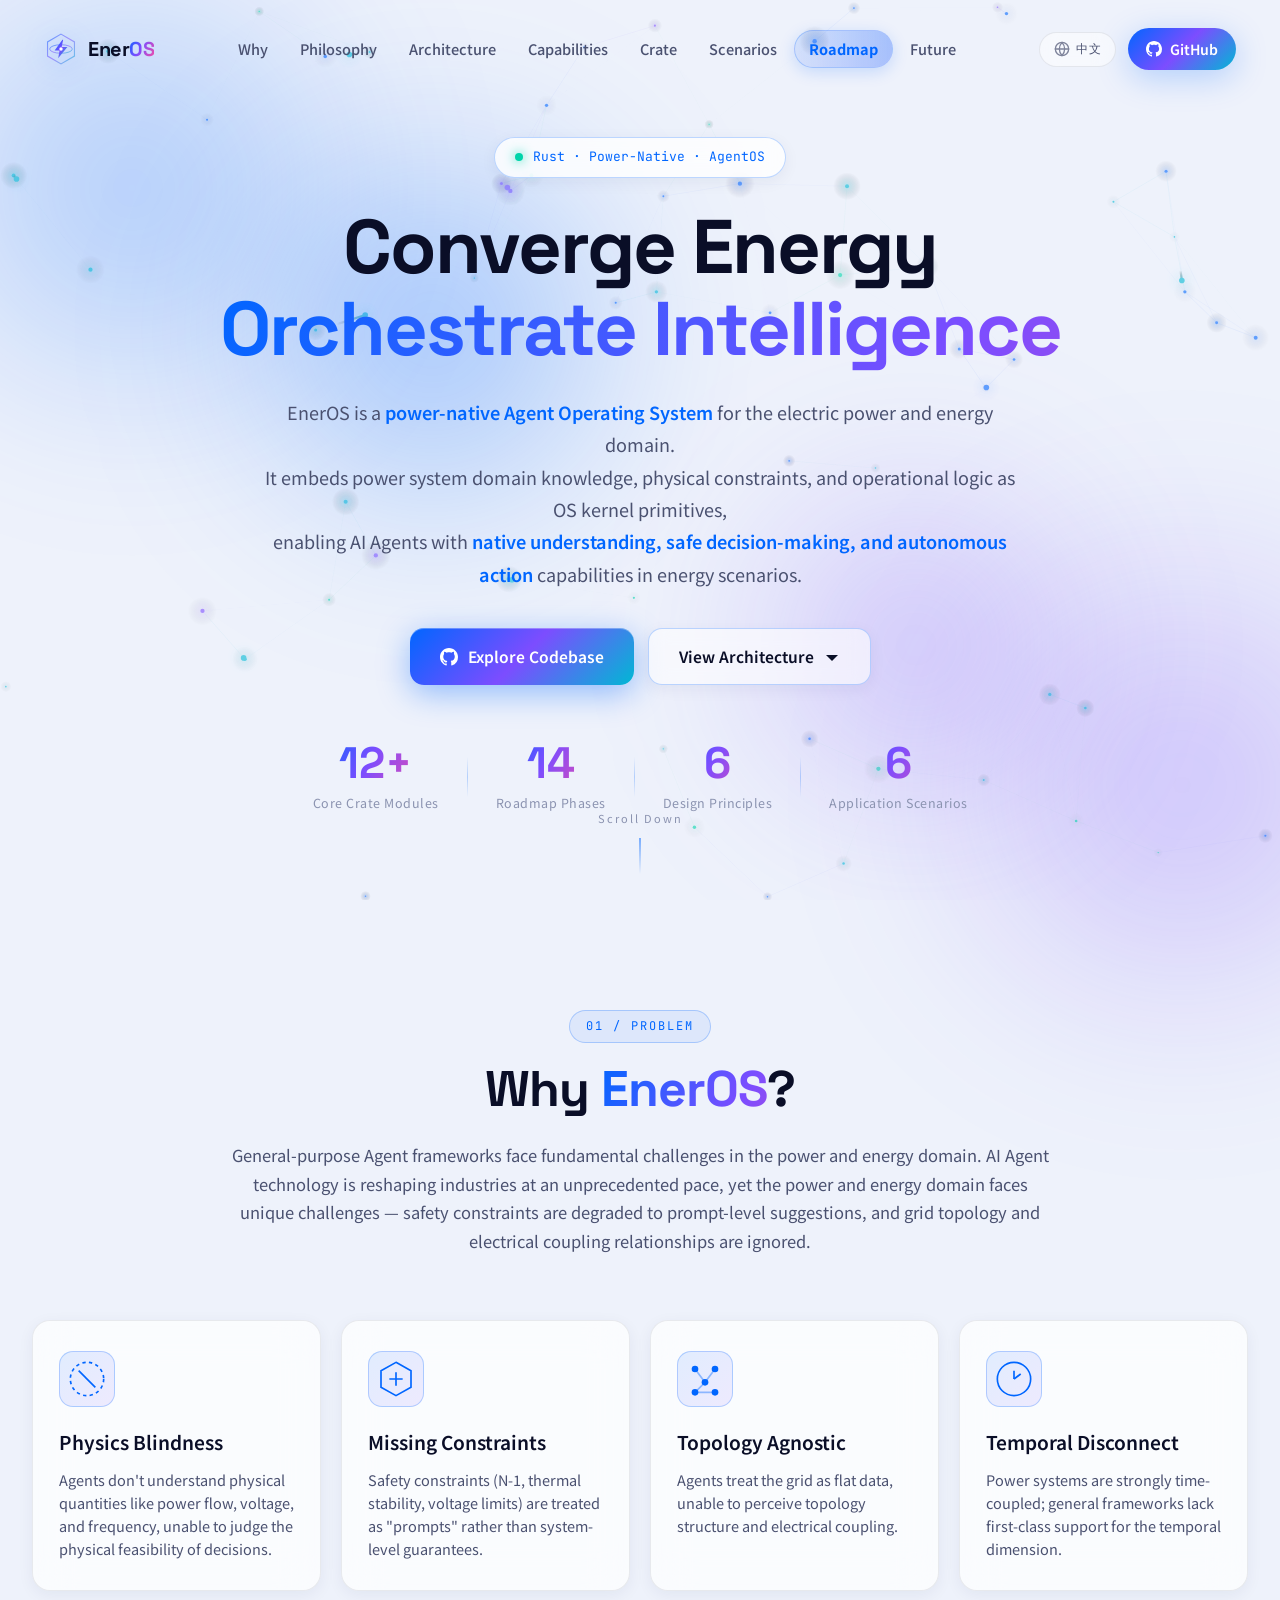
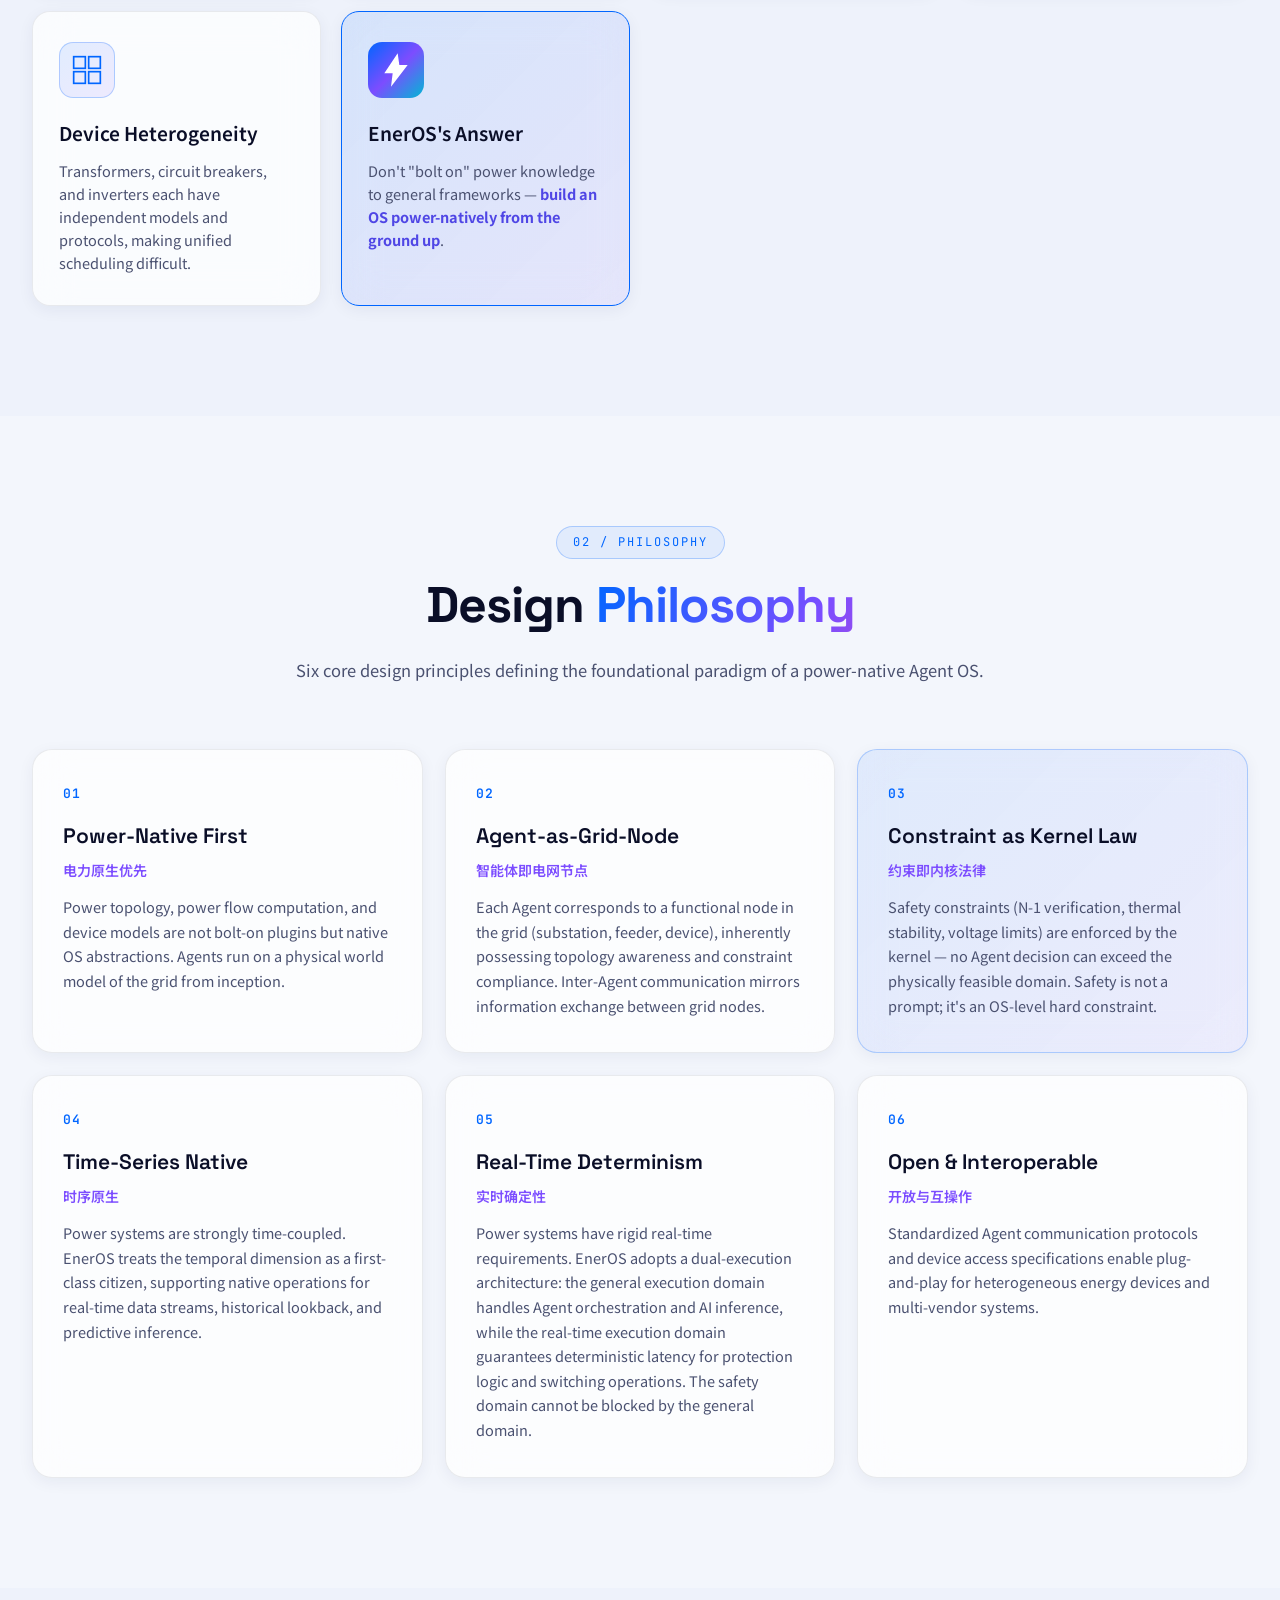
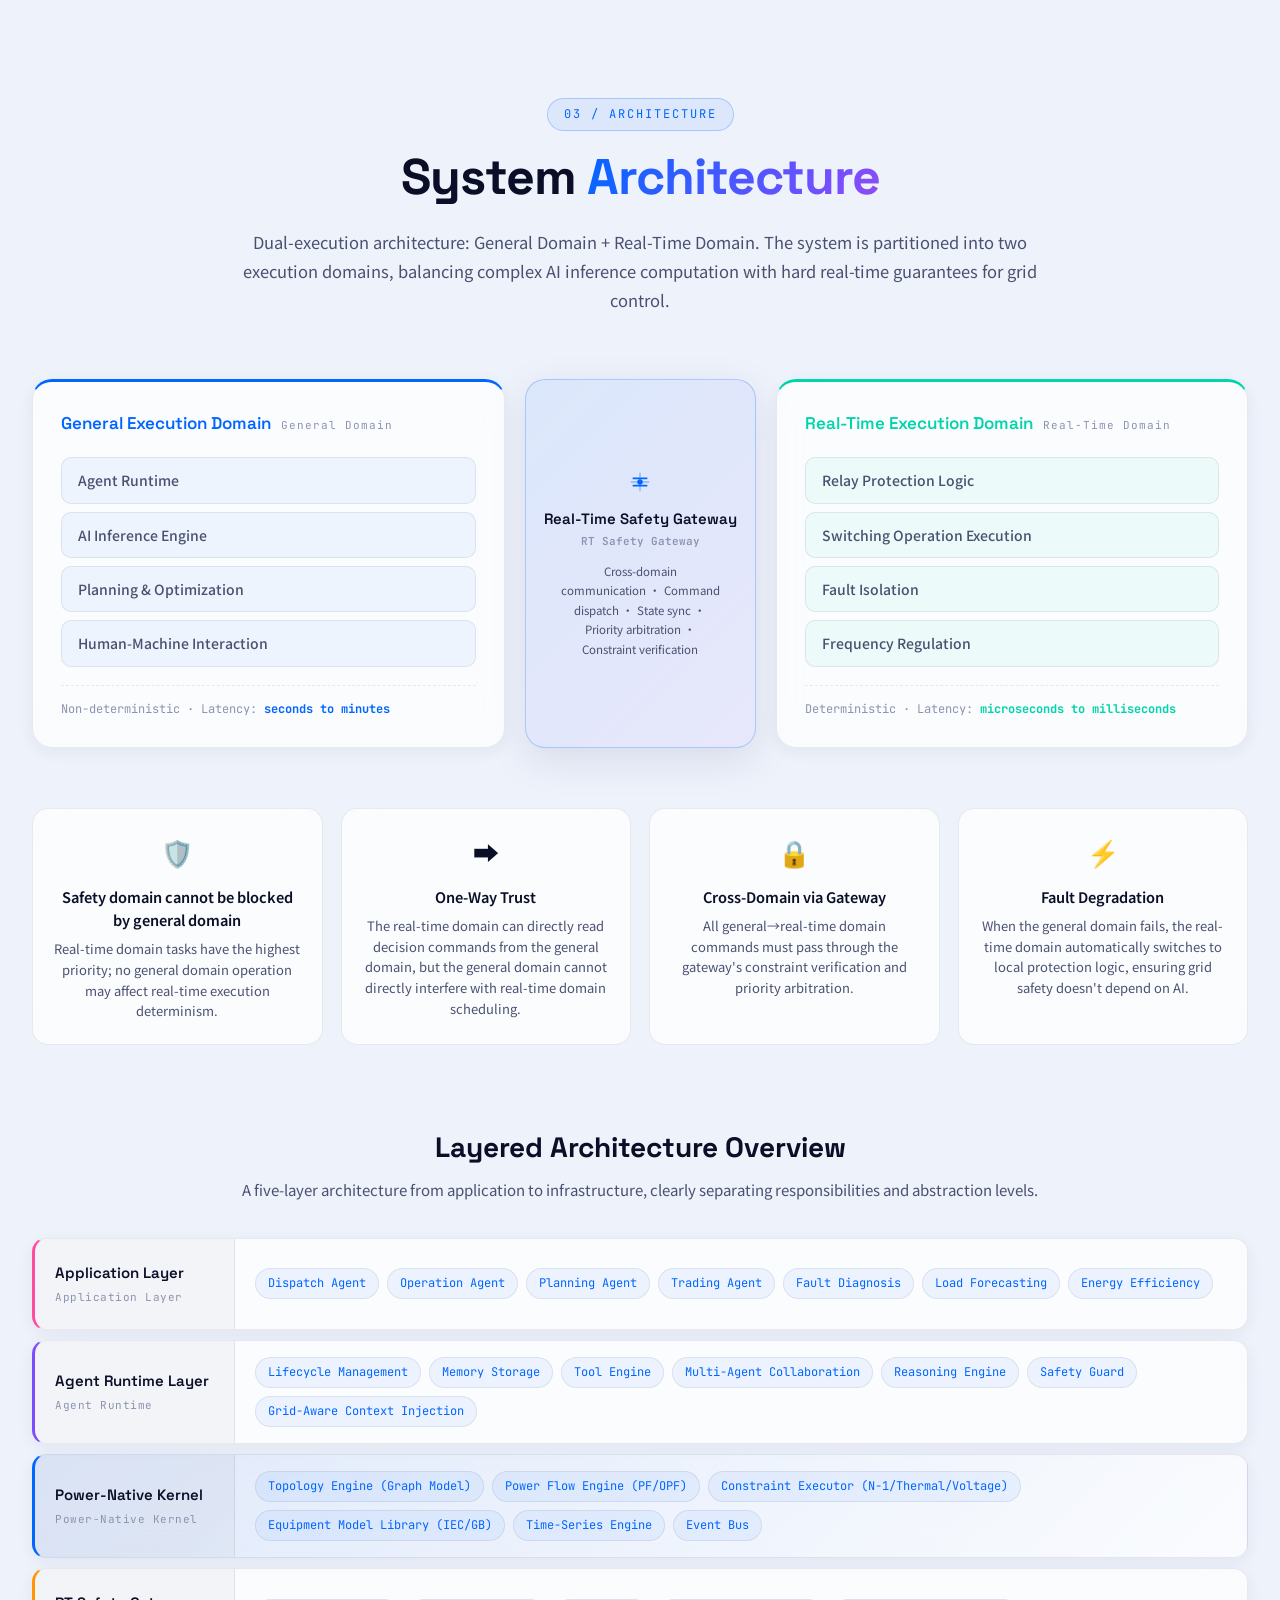
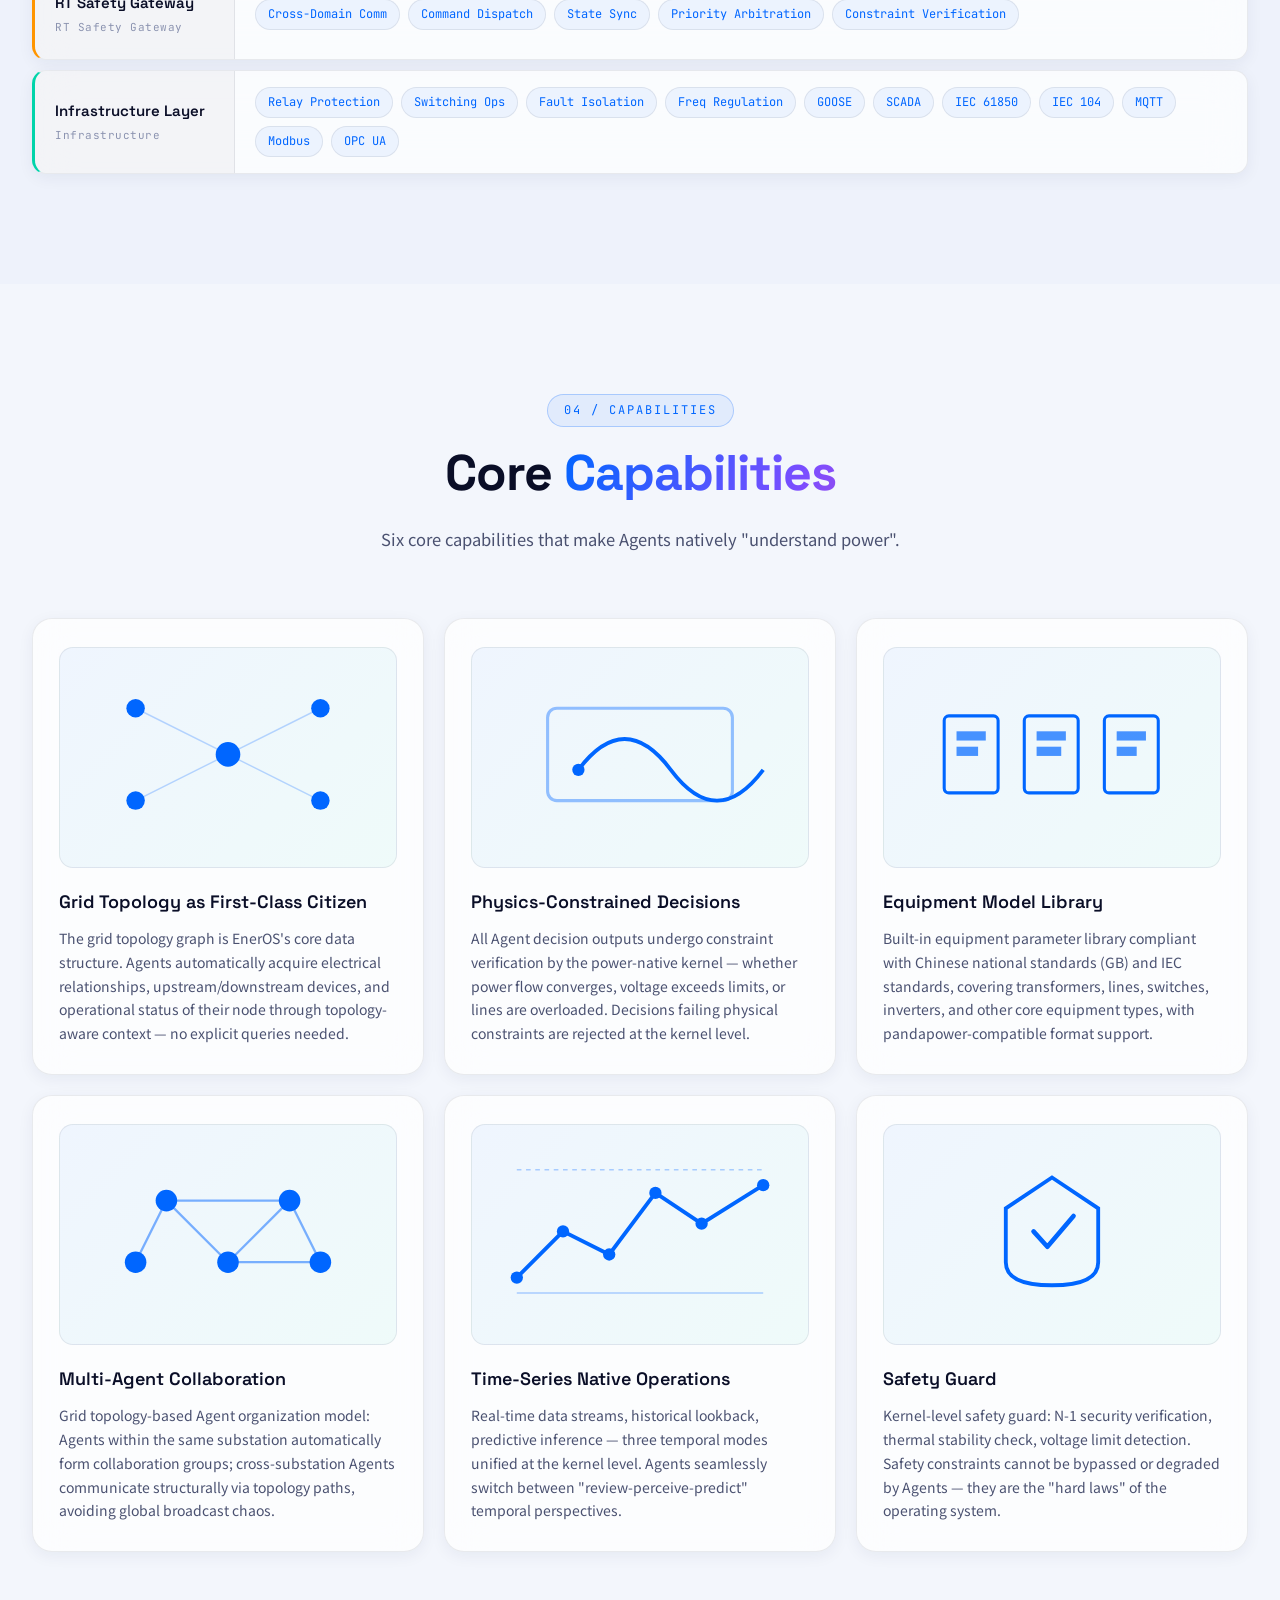
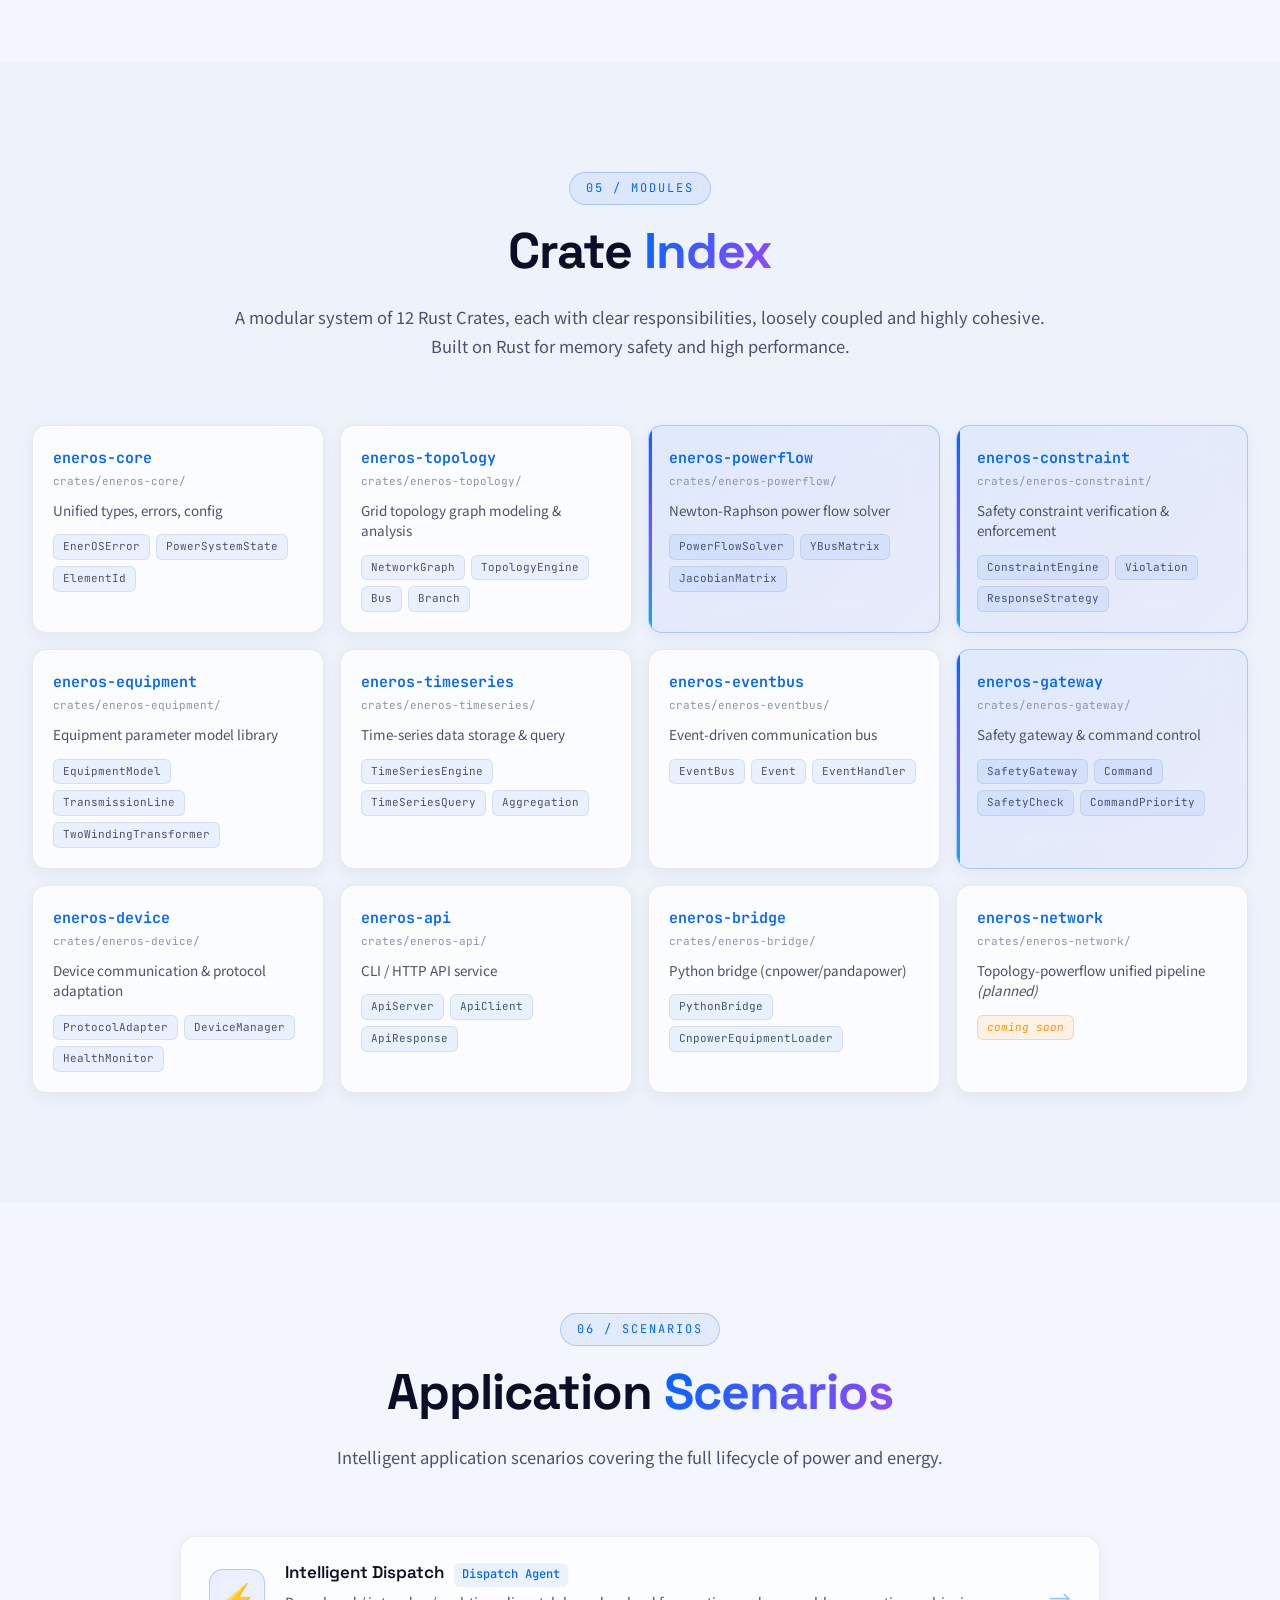
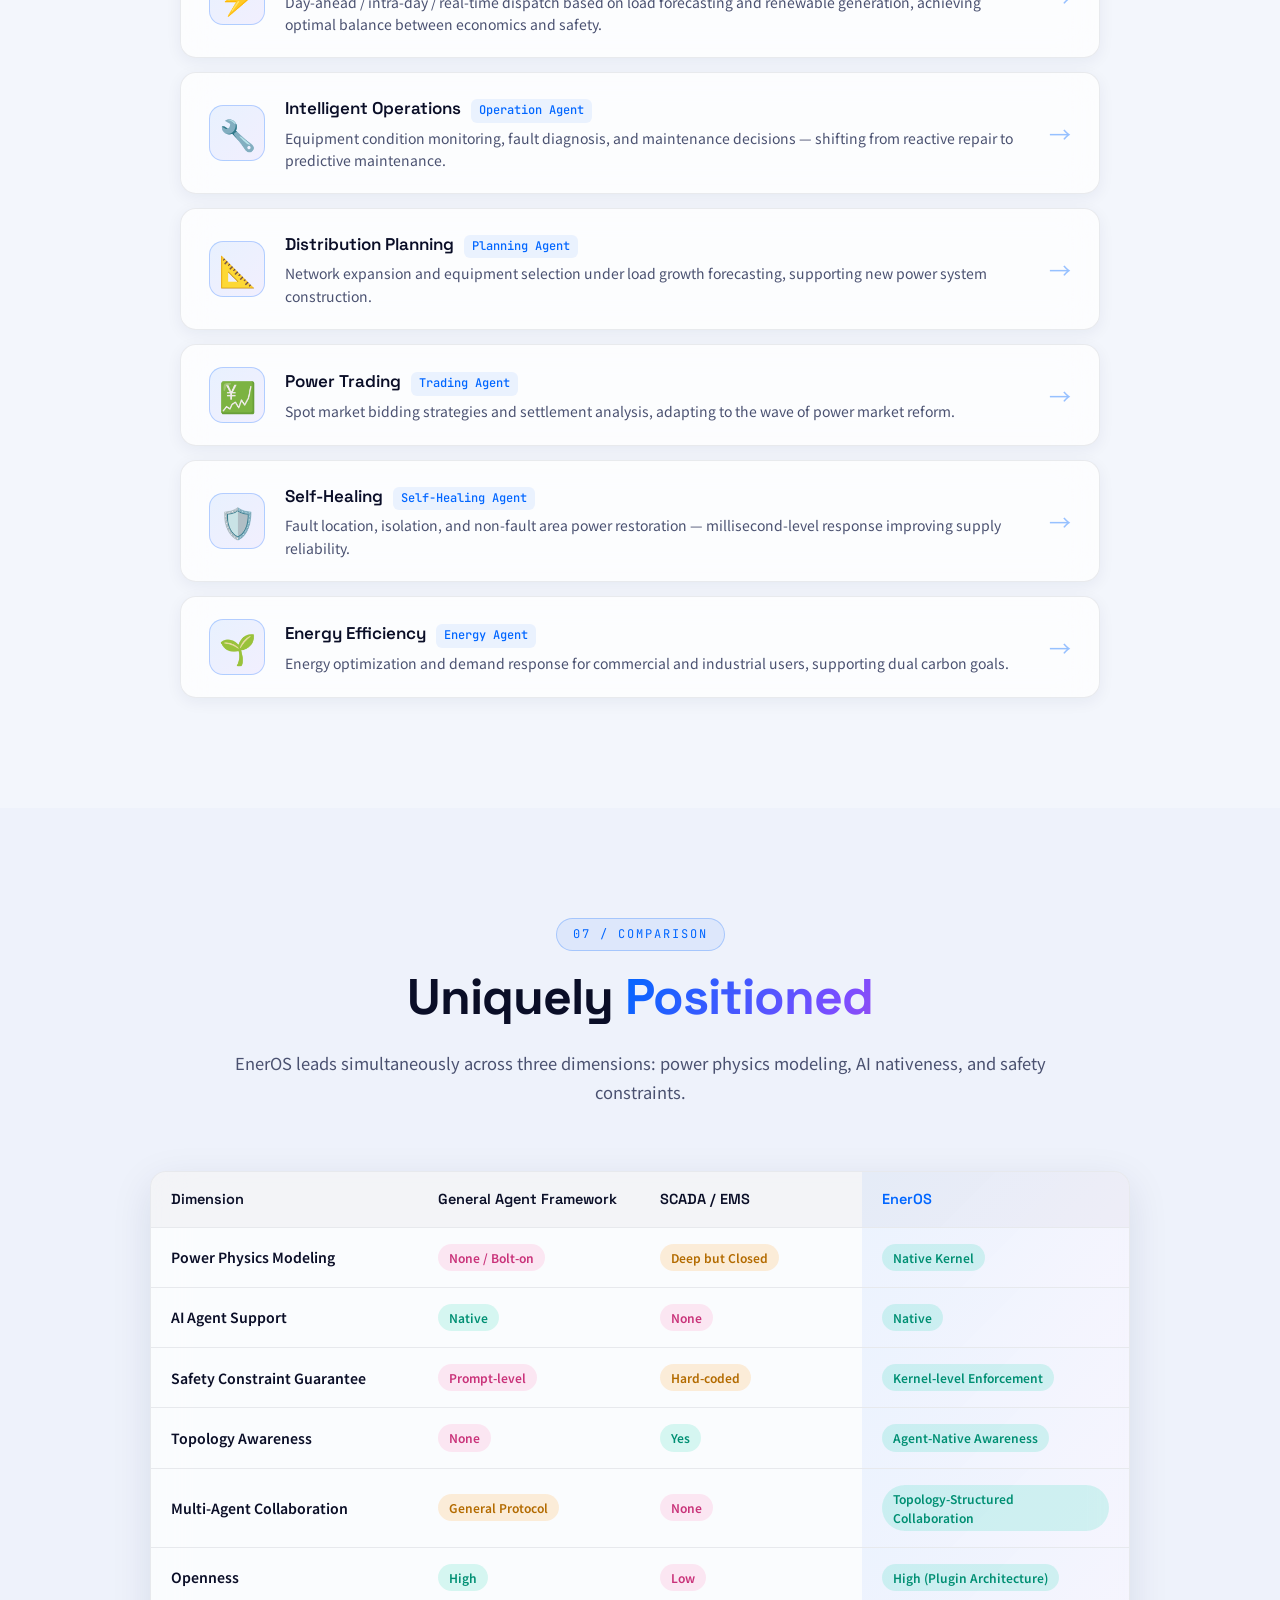
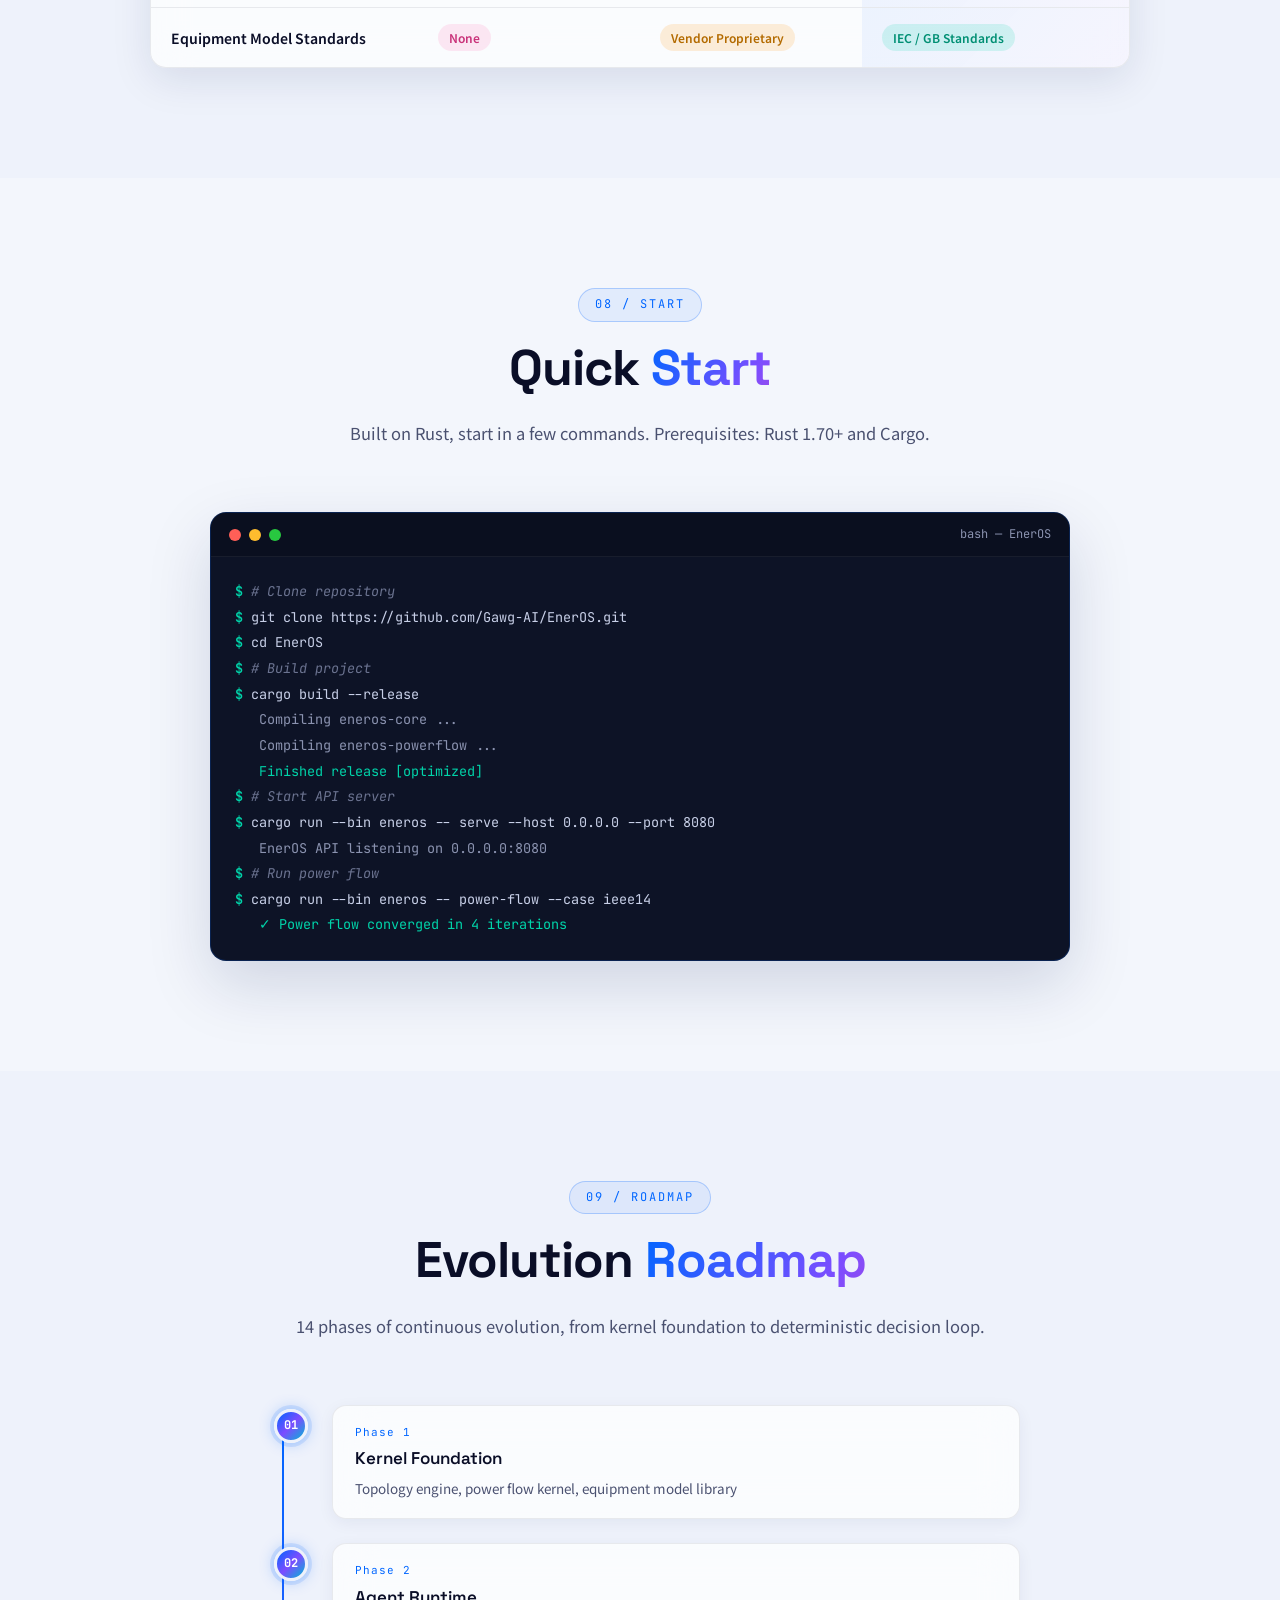
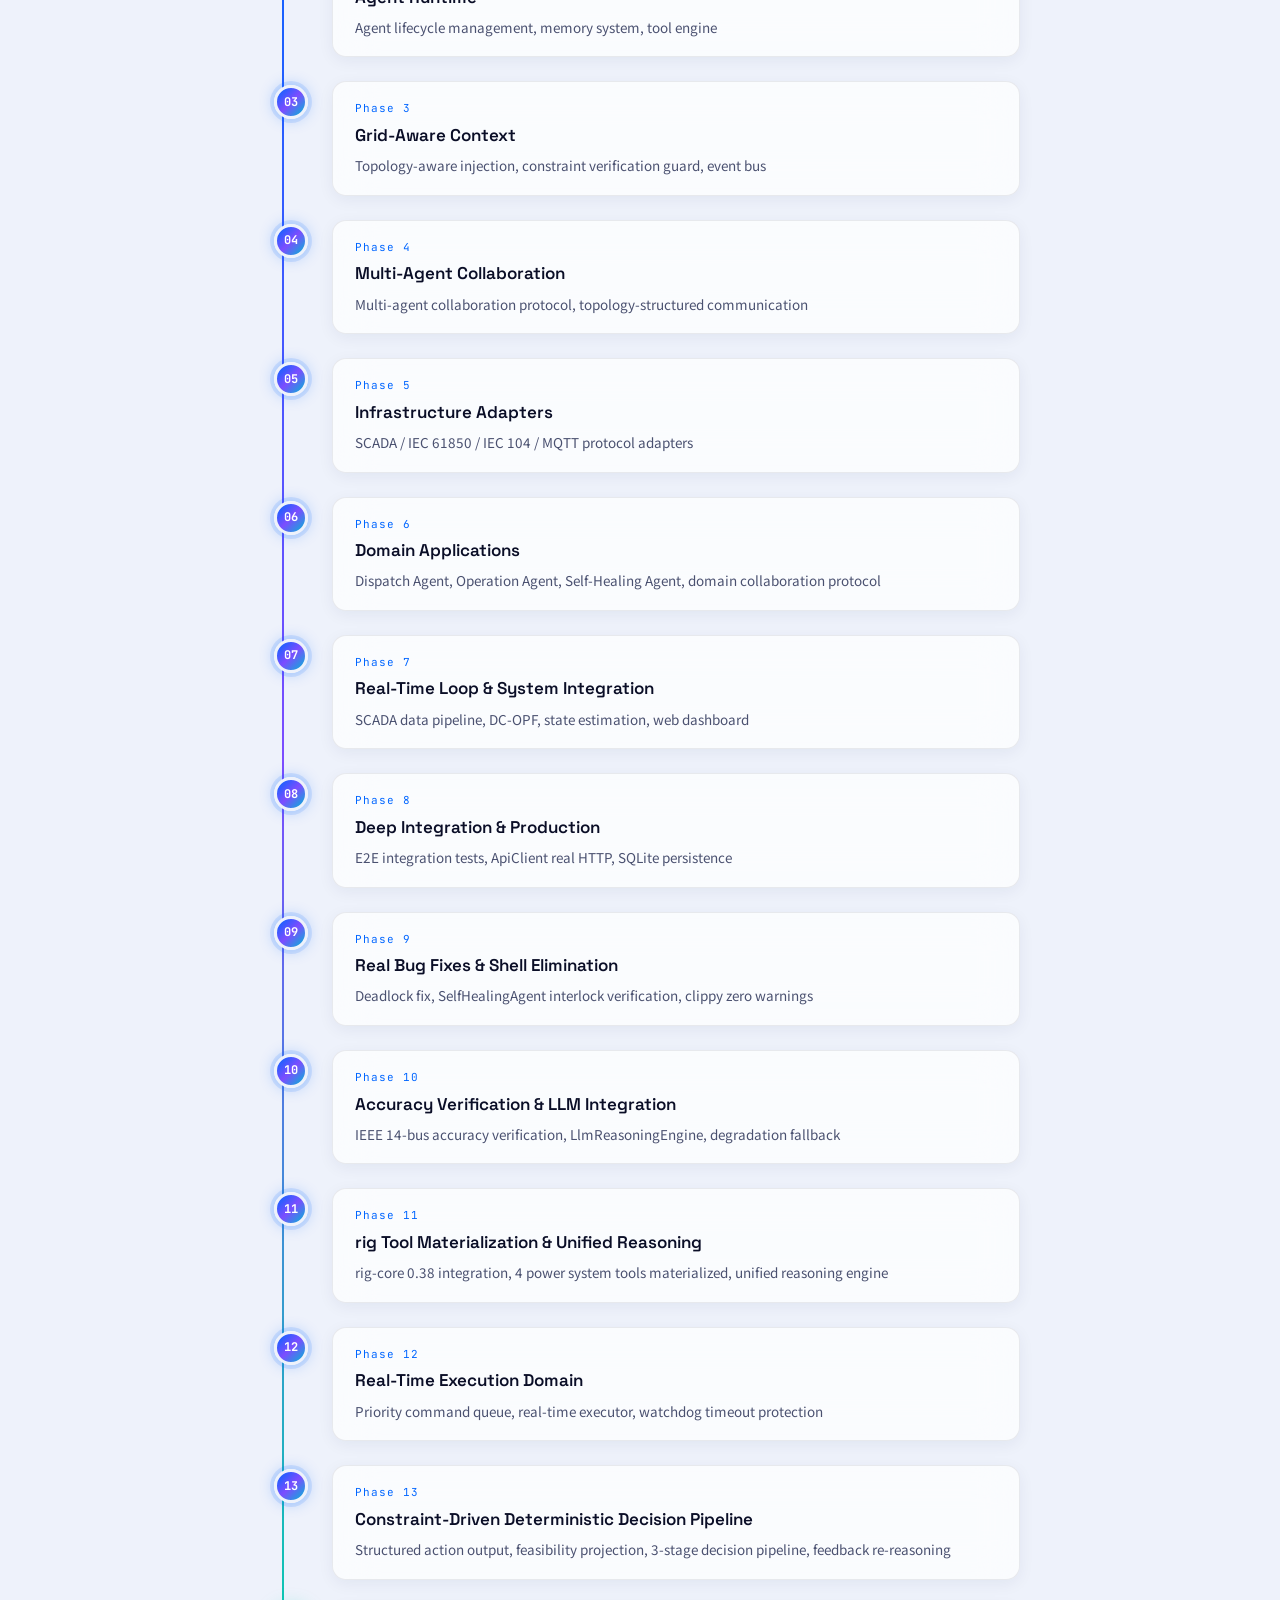
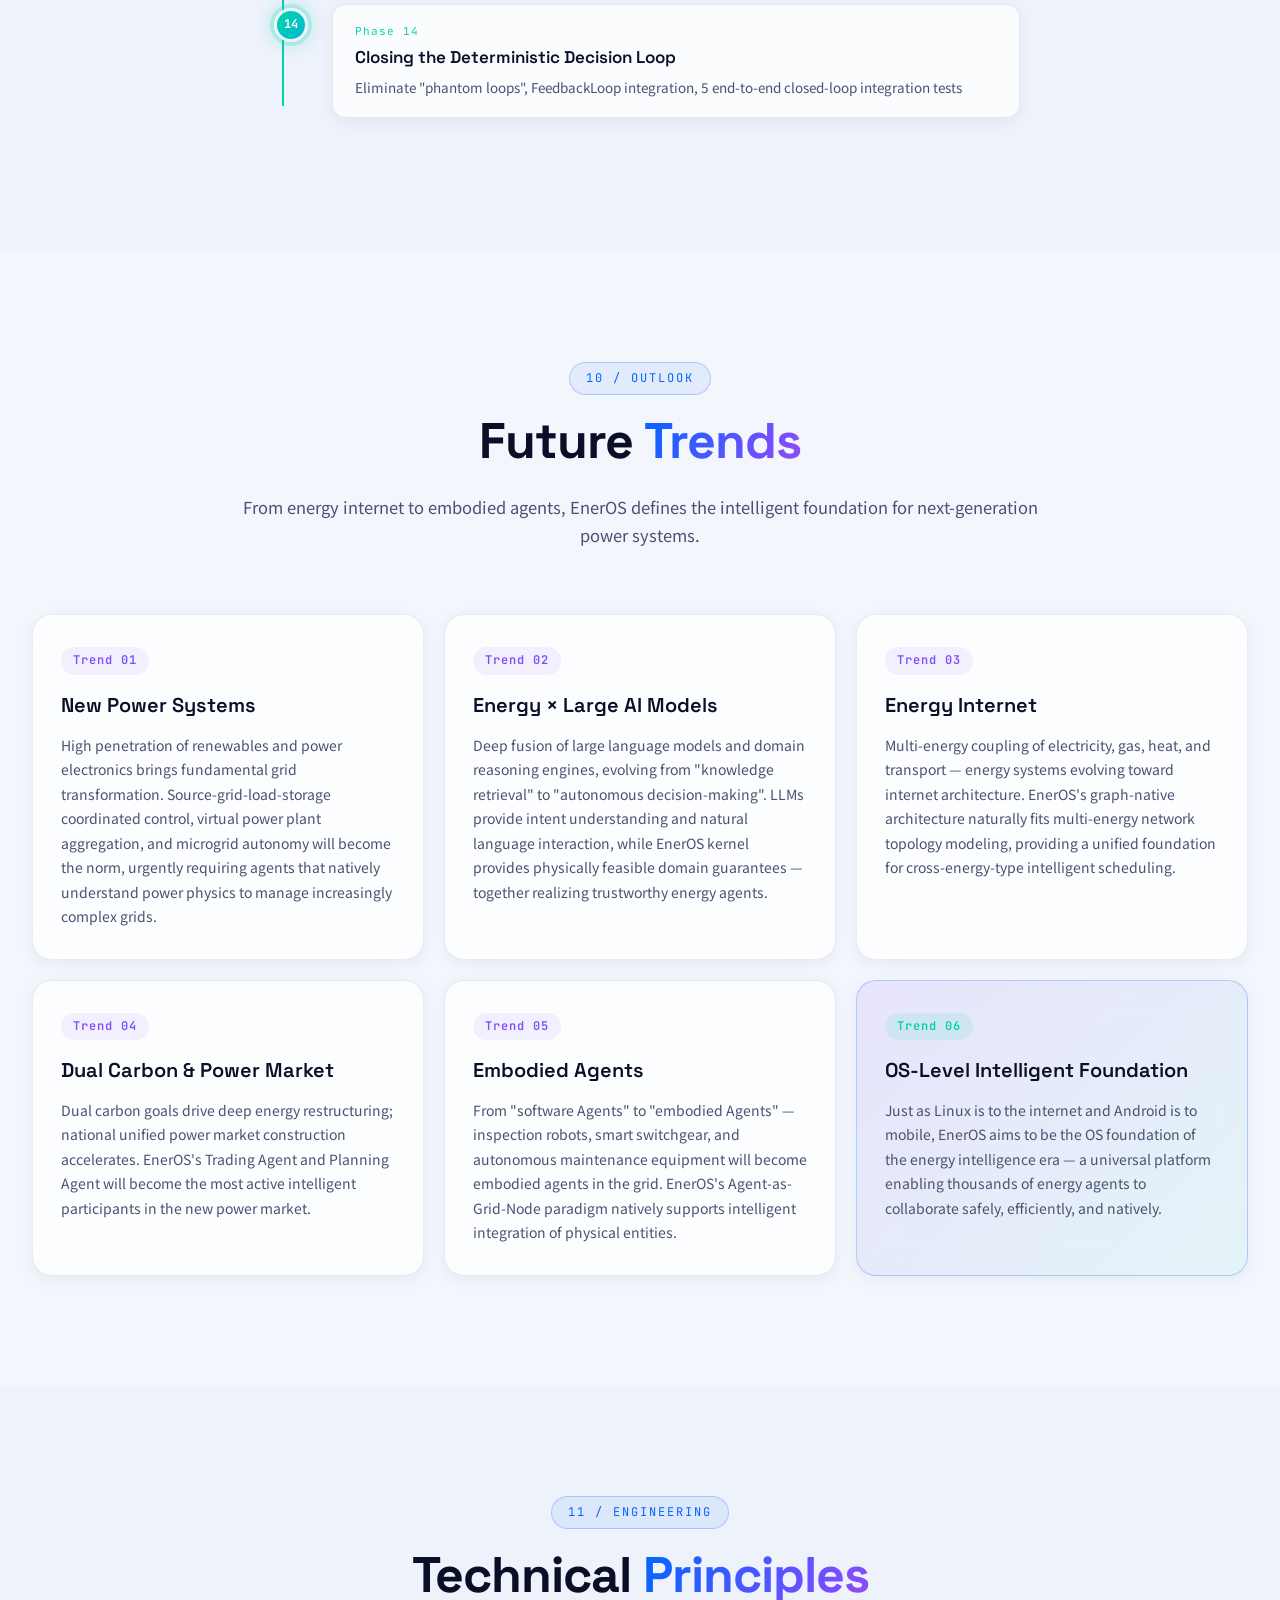
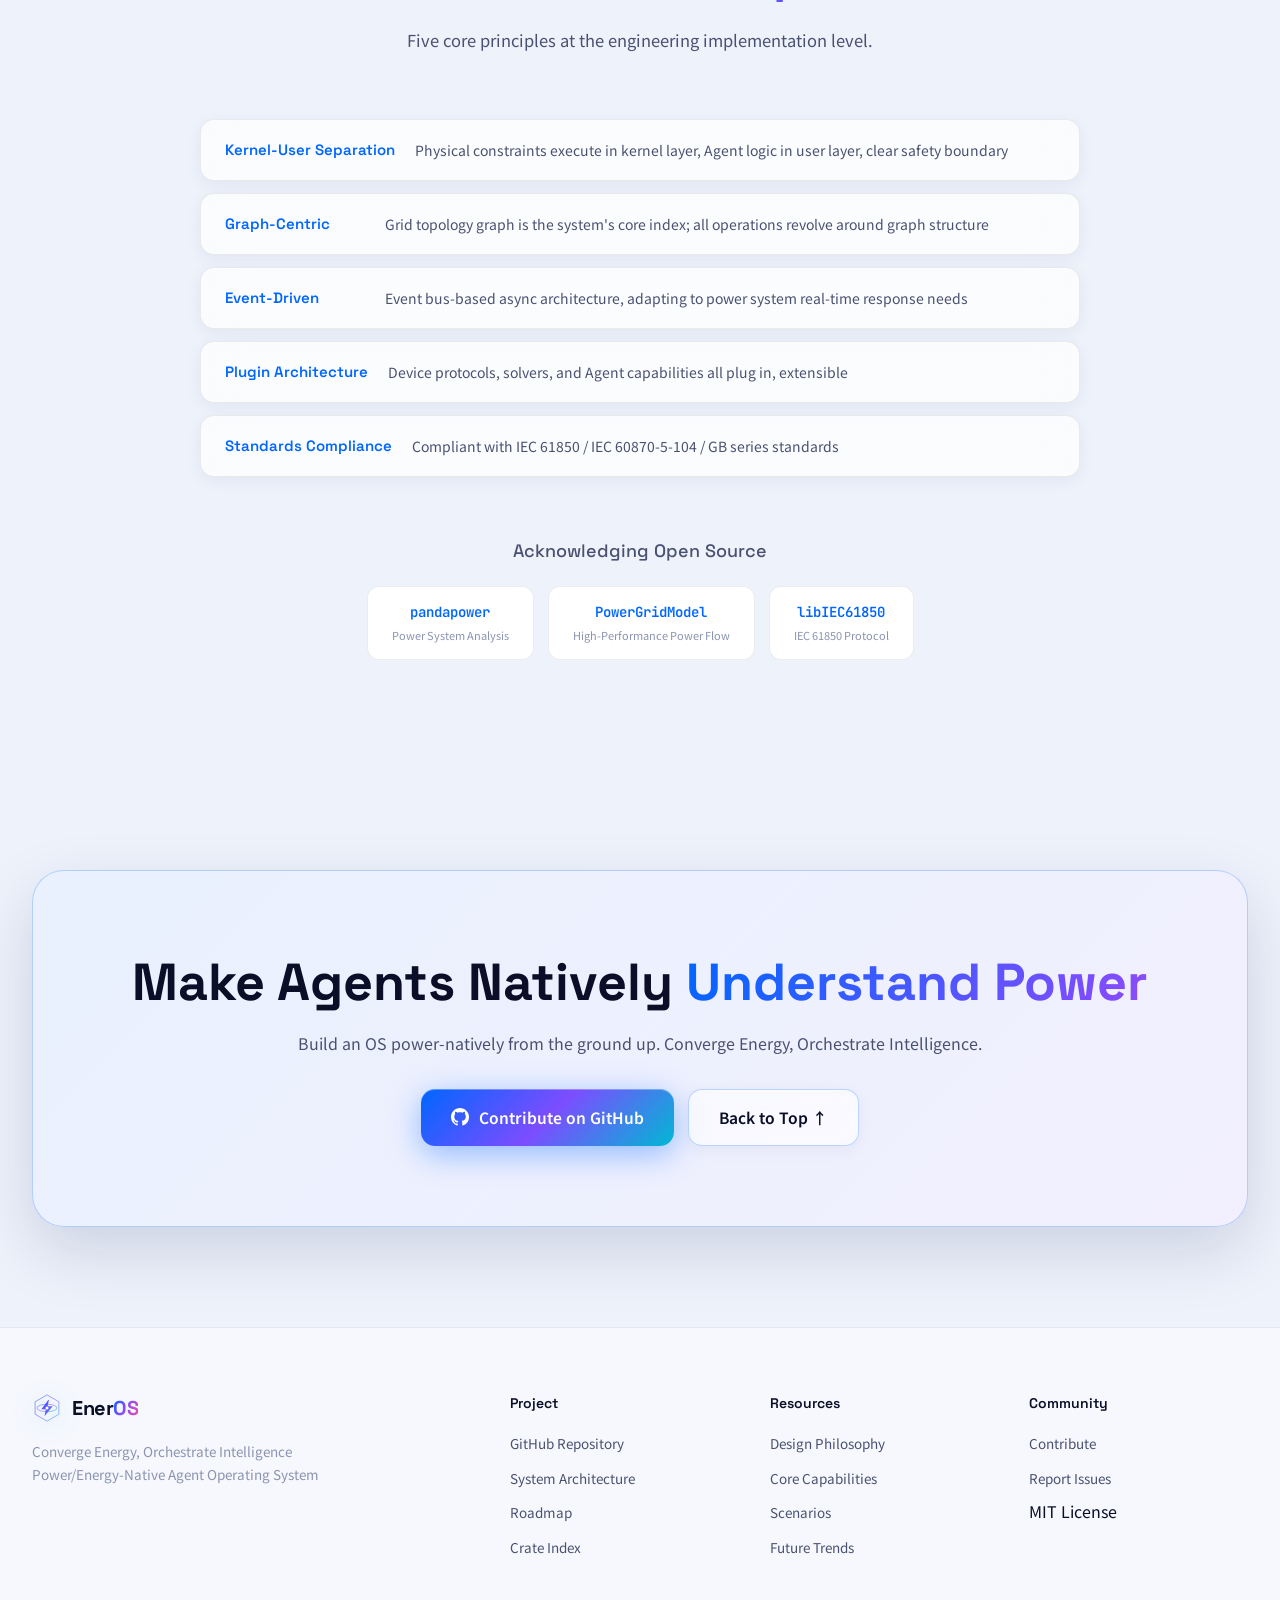
==== commit 6680f38e: "Refine language switcher with globe icon and subtle style" ====
--- a/en/index.html
+++ b/en/index.html
@@ -63,7 +63,10 @@
       </ul>
     </div>
     <div class="nav-actions">
-      <a href="../index.html" class="lang-switch">中文</a>
+      <a href="../index.html" class="lang-switch">
+        <svg class="lang-switch-icon" viewBox="0 0 24 24" fill="none" stroke="currentColor" stroke-width="2" stroke-linecap="round" stroke-linejoin="round"><circle cx="12" cy="12" r="10"/><line x1="2" y1="12" x2="22" y2="12"/><path d="M12 2a15.3 15.3 0 0 1 4 10 15.3 15.3 0 0 1-4 10 15.3 15.3 0 0 1-4-10 15.3 15.3 0 0 1 4-10z"/></svg>
+        <span class="lang-switch-text">中文</span>
+      </a>
       <a href="https://github.com/Gawg-AI/EnerOS" target="_blank" rel="noopener" class="nav-cta">
         <svg viewBox="0 0 16 16" width="16" height="16" fill="currentColor"><path d="M8 0C3.58 0 0 3.58 0 8c0 3.54 2.29 6.53 5.47 7.59.4.07.55-.17.55-.38 0-.19-.01-.82-.01-1.49-2.01.37-2.53-.49-2.69-.94-.09-.23-.48-.94-.82-1.13-.28-.15-.68-.52-.01-.53.63-.01 1.08.58 1.23.82.72 1.21 1.87.87 2.33.66.07-.52.28-.87.51-1.07-1.78-.2-3.64-.89-3.64-3.95 0-.87.31-1.59.82-2.15-.08-.2-.36-1.02.08-2.12 0 0 .67-.21 2.2.82.64-.18 1.32-.27 2-.27.68 0 1.36.09 2 .27 1.53-1.04 2.2-.82 2.2-.82.44 1.1.16 1.92.08 2.12.51.56.82 1.27.82 2.15 0 3.07-1.87 3.75-3.65 3.95.29.25.54.73.54 1.48 0 1.07-.01 1.93-.01 2.2 0 .21.15.46.55.38A8.013 8.013 0 0016 8c0-4.42-3.58-8-8-8z"/></svg>
         <span>GitHub</span>
--- a/styles.css
+++ b/styles.css
@@ -391,22 +391,47 @@
 .lang-switch {
     display: inline-flex;
     align-items: center;
-    justify-content: center;
-    padding: 8px 14px;
+    gap: 6px;
+    padding: 7px 14px;
     font-family: var(--font-mono);
-    font-size: 13px;
-    font-weight: 600;
-    color: var(--blue);
-    background: rgba(0, 102, 255, 0.08);
-    border: 1px solid var(--border-bright);
+    font-size: 12px;
+    font-weight: 500;
+    color: var(--text-secondary);
+    background: rgba(255, 255, 255, 0.5);
+    border: 1px solid var(--border);
     border-radius: 100px;
+    backdrop-filter: blur(10px);
     transition: all 0.3s ease;
     letter-spacing: 0.5px;
-}
+    position: relative;
+    overflow: hidden;
+}
+.lang-switch::before {
+    content: '';
+    position: absolute;
+    inset: 0;
+    border-radius: 100px;
+    background: linear-gradient(135deg, rgba(0,102,255,0.08), rgba(124,77,255,0.06));
+    opacity: 0;
+    transition: opacity 0.3s ease;
+}
+.lang-switch:hover::before { opacity: 1; }
 .lang-switch:hover {
-    background: rgba(0, 102, 255, 0.15);
+    color: var(--blue);
+    border-color: var(--border-bright);
     transform: translateY(-2px);
-    box-shadow: 0 4px 16px rgba(0, 102, 255, 0.2);
+    box-shadow: var(--shadow-sm);
+}
+.lang-switch-icon {
+    width: 16px;
+    height: 16px;
+    opacity: 0.7;
+    position: relative;
+    z-index: 1;
+}
+.lang-switch-text {
+    position: relative;
+    z-index: 1;
 }
 
 .nav-actions { display: flex; align-items: center; gap: 12px; }
